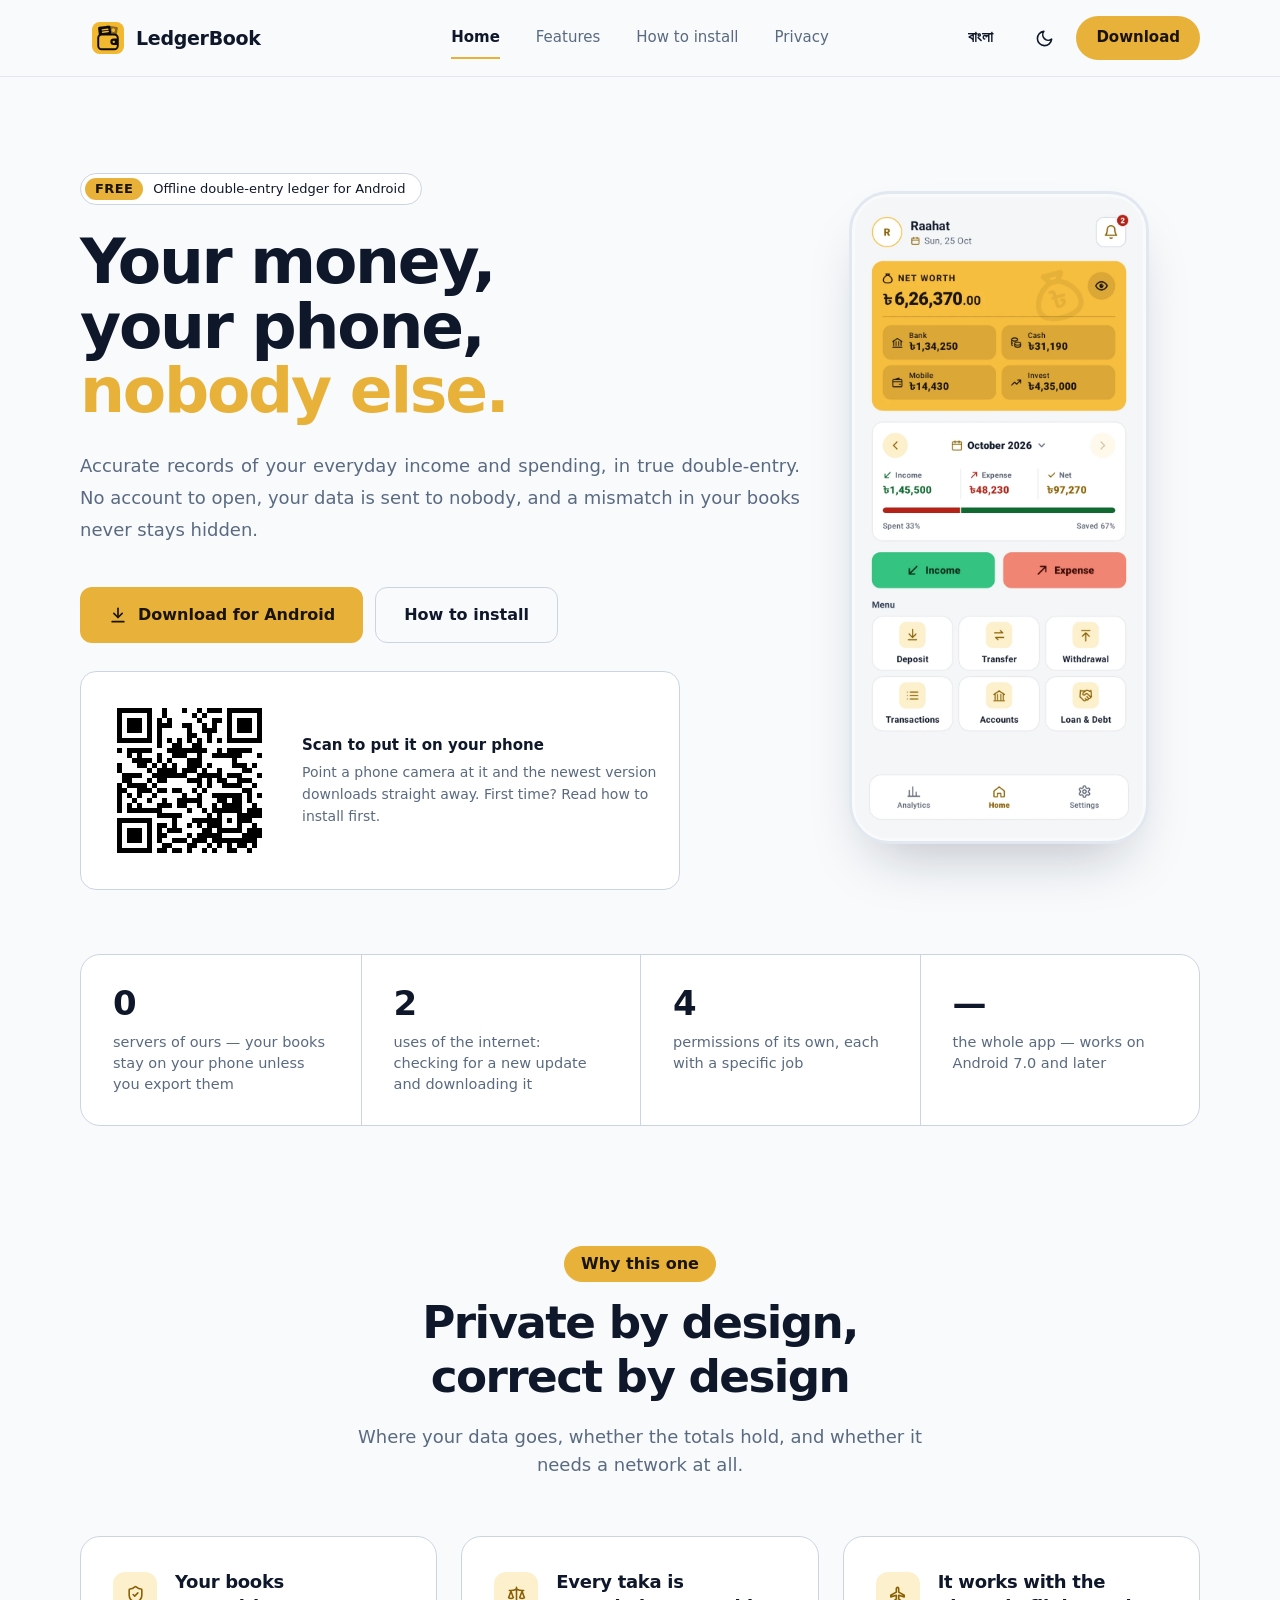
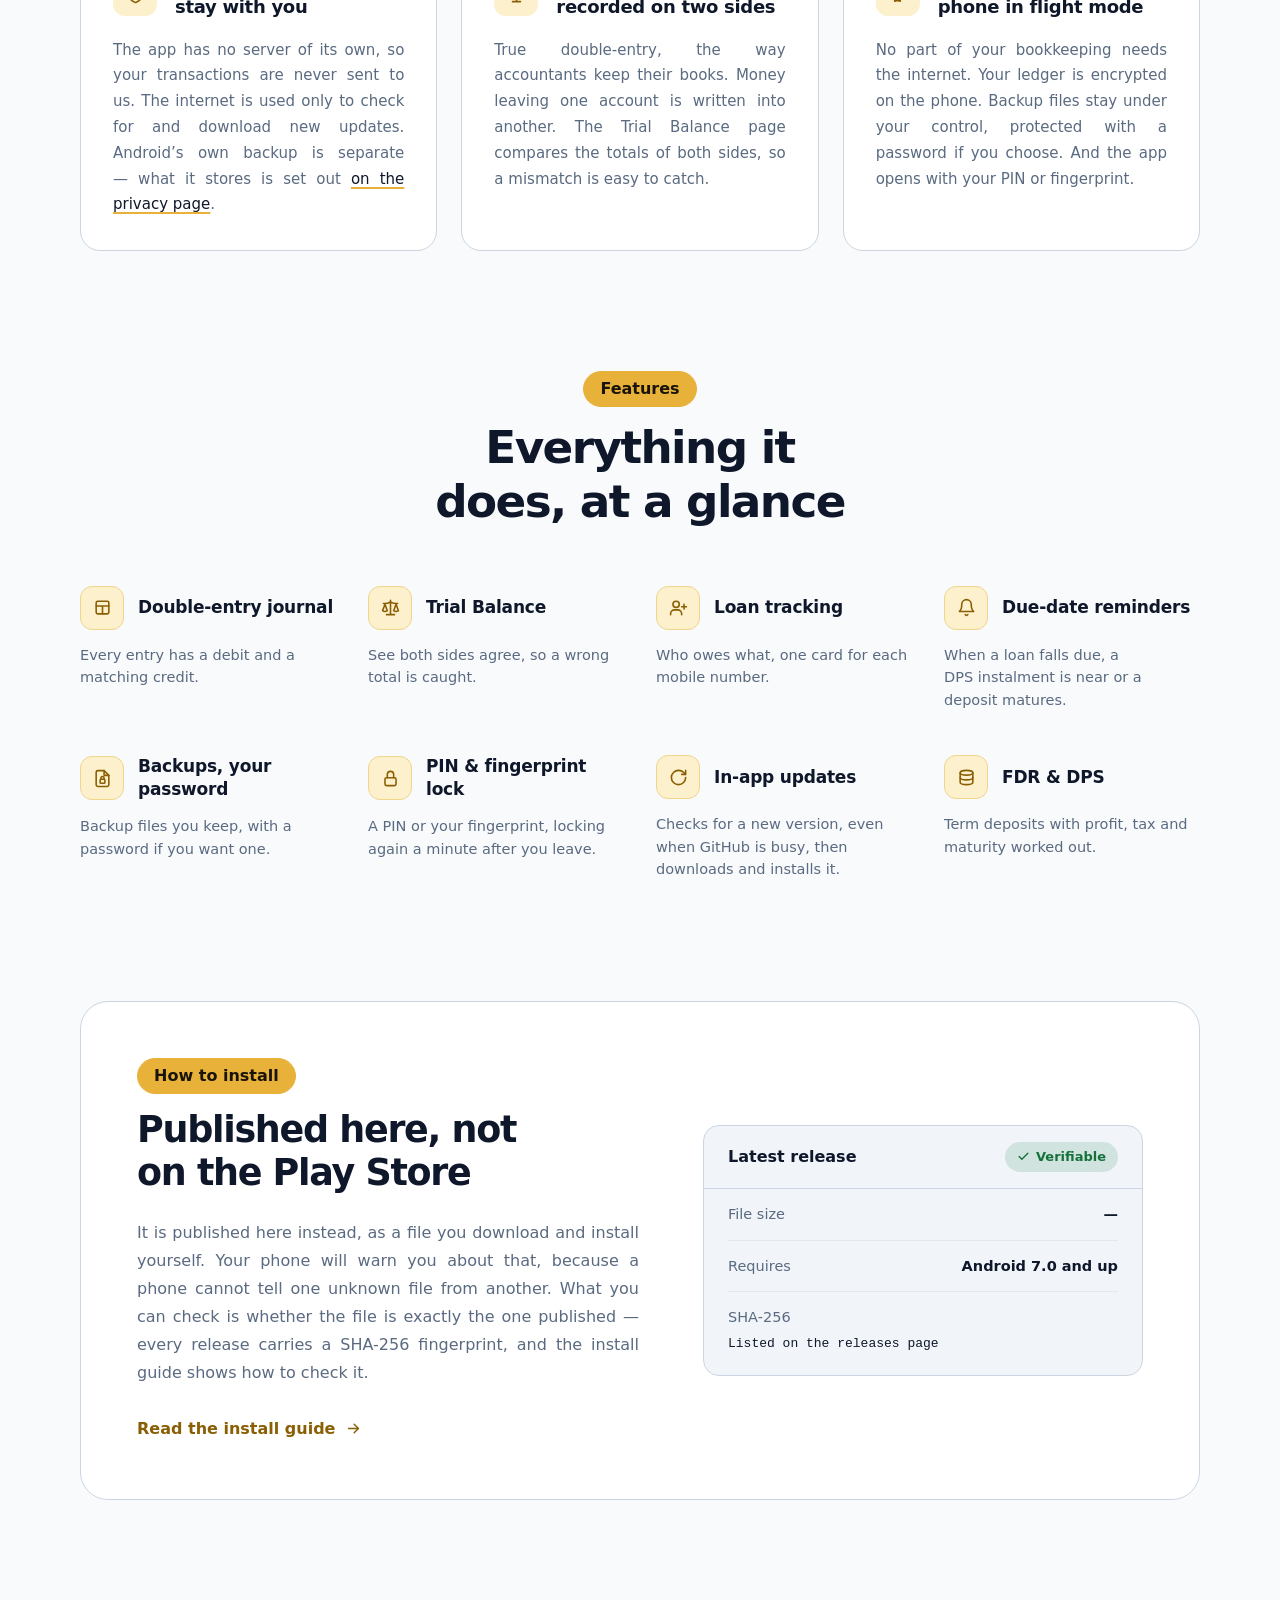
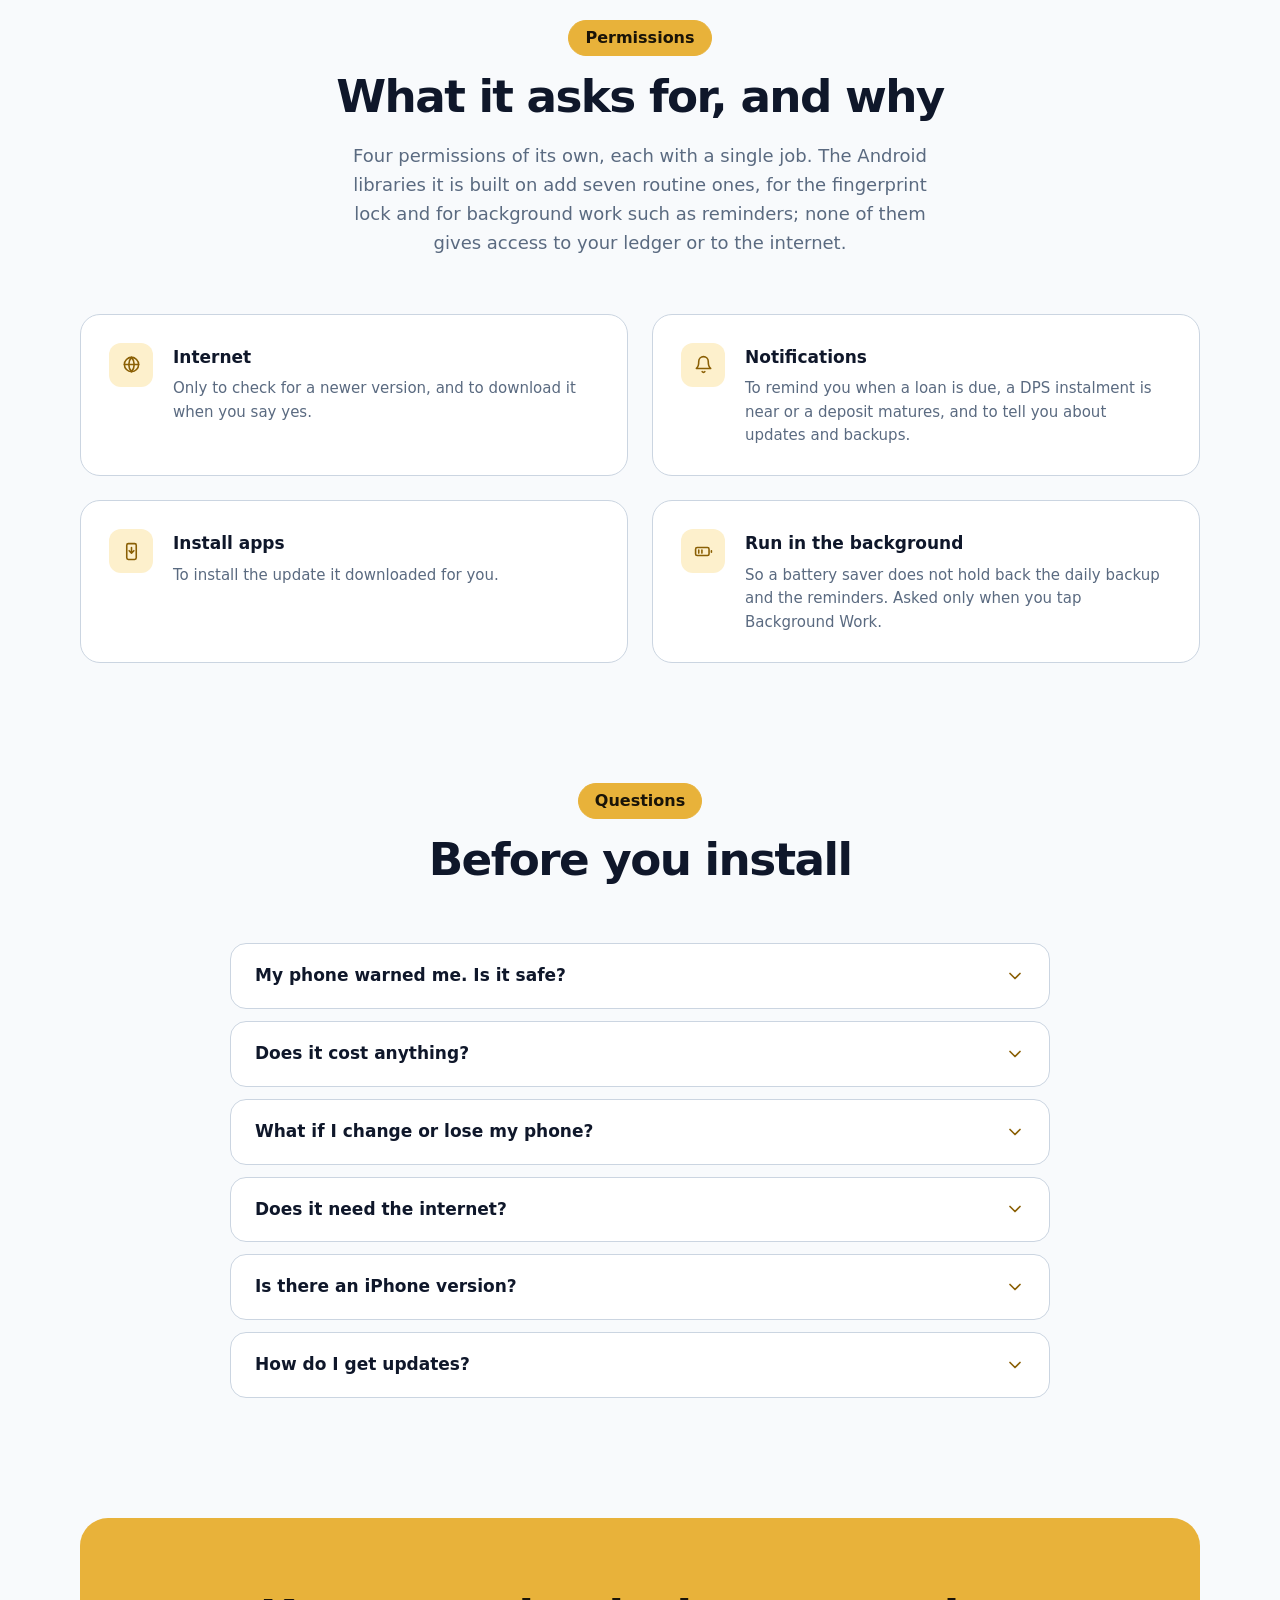
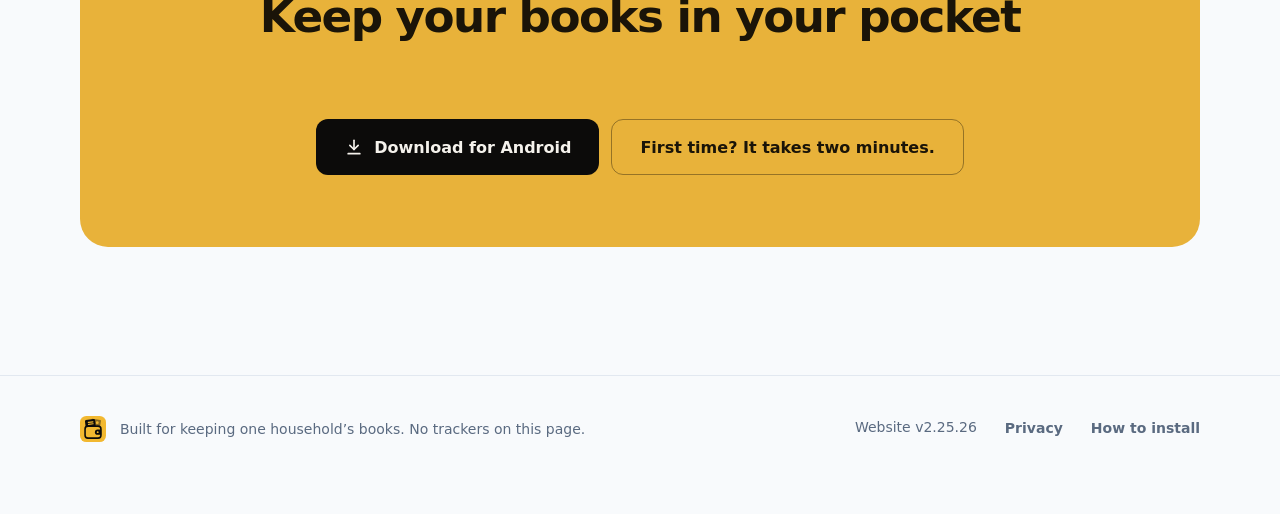
==== index.html @ 374805eb "Website 2.25.26: ক খ গ on the Bangla install guide; the gallery count on one line Steps 3 and 4 lett" ====
<!DOCTYPE html>
<html lang="en">
<head>
<meta charset="utf-8">
<!-- What the page may load, said by the page itself: GitHub Pages sends no headers of its own.
     The hash is the inline script in every head (get.html carries a second, for its own):
     change a byte of it and work its hash out again, or it stops running. -->
<meta http-equiv="Content-Security-Policy" content="default-src 'self'; script-src 'self' 'sha256-YINsEVIltY8kwywLosxWhfq/OS9v4cHQJHI8Og9s/6U='; style-src 'self' https://fonts.googleapis.com; font-src https://fonts.gstatic.com; img-src 'self' data:; connect-src https://api.github.com; base-uri 'none'; form-action 'none'; object-src 'none'">
<meta name="robots" content="noimageindex">
<meta name="viewport" content="width=device-width, initial-scale=1">
<meta name="referrer" content="no-referrer">
<meta name="theme-color" content="#F8FAFC" media="(prefers-color-scheme: light)">
<meta name="theme-color" content="#0C0B0A" media="(prefers-color-scheme: dark)">
<title data-s="docHome">LedgerBook — your money, your phone, nobody else</title>
<meta name="description" data-s-content="descHome" content="A double-entry ledger for everyday money. No account to open, and your ledger stays on your phone unless you export it. Free, for Android.">

<link rel="icon" href="assets/favicon.svg" type="image/svg+xml">
<link rel="icon" href="assets/favicon-32.png" sizes="32x32">
<link rel="apple-touch-icon" href="assets/apple-touch-icon.png">
<link rel="canonical" href="https://ledgerbookapp.github.io/">

<meta property="og:type" content="website">
<meta property="og:site_name" content="LedgerBook">
<meta property="og:title" content="LedgerBook — your money, your phone, nobody else">
<meta property="og:description" content="A double-entry ledger for everyday money. No account to open, and your ledger stays on your phone unless you export it. Free, for Android.">
<meta property="og:url" content="https://ledgerbookapp.github.io/">
<meta property="og:image" content="https://ledgerbookapp.github.io/assets/og-image.png">
<meta property="og:image:width" content="1200">
<meta property="og:image:height" content="630">
<meta property="og:image:alt" content="LedgerBook: your money, your phone, nobody else. Free, for Android.">
<meta name="twitter:card" content="summary_large_image">
<meta name="twitter:title" content="LedgerBook — your money, your phone, nobody else">
<meta name="twitter:description" content="A double-entry ledger for everyday money. No account to open, and your ledger stays on your phone unless you export it. Free, for Android.">



<!-- Bengali needs a font that has it. Without this the page falls back to whatever the
     phone has, which on a good many Android builds renders matras a step out of place. -->
<link rel="preconnect" href="https://fonts.googleapis.com">
<link rel="preconnect" href="https://fonts.gstatic.com" crossorigin>
<link href="https://fonts.googleapis.com/css2?family=Roboto:wght@400;500;600;700;800&family=JetBrains+Mono:wght@400;500&family=Noto+Sans+Bengali:wght@400;600;700&display=swap" rel="stylesheet">

<!-- Before the stylesheet paints, so a reader who chose the theme that is not their
     system's never sees the other one flash first -- nor the English the page is written
     in, for a reader who chose Bangla (lang-wait in site.css). Small enough to stay inline; a
     separate file would be a round trip in front of the first paint. -->
<script>var d=document.documentElement;function lbShow(){if(!window.LB_READY)d.lang='en';d.classList.remove('lang-wait')}d.classList.add('js');addEventListener('load',function(){if(!window.LB_READY)d.classList.remove('js');lbShow()});try{var t=localStorage.getItem('lb.theme');if(t==='dark'||t==='light')d.dataset.theme=t}catch(e){}var l=null;try{l=localStorage.getItem('lb.lang')}catch(e){}if(l==='bn'){d.lang='bn';d.classList.add('lang-wait');setTimeout(lbShow,3000)}</script>

<link rel="stylesheet" href="assets/site.css">

<!-- For search engines: what the app is, in their vocabulary. No version and no size --
     the page names none (site.js fills them from the release), and a number written here
     would be the one place it went stale. -->
<script type="application/ld+json">
{
  "@context": "https://schema.org",
  "@type": "SoftwareApplication",
  "name": "LedgerBook",
  "description": "A double-entry ledger for everyday money. No account to open, and your ledger stays on your phone unless you export it. Free, for Android.",
  "applicationCategory": "FinanceApplication",
  "operatingSystem": "Android 7.0 or later",
  "inLanguage": ["en", "bn"],
  "isAccessibleForFree": true,
  "offers": { "@type": "Offer", "price": "0", "priceCurrency": "BDT" },
  "url": "https://ledgerbookapp.github.io/",
  "downloadUrl": "https://github.com/rayhan27bd/ledgerbook-releases/releases/latest",
  "image": "https://ledgerbookapp.github.io/assets/og-image.png"
}
</script>
</head>
<body>
<a class="skip" href="#main" data-s="skipLink">Skip to the content</a>

<header>
  <div class="wrap bar">
    <a class="brand" href="./">
      <picture><source media="(min-resolution: 2dppx)" srcset="assets/logo.svg"><img class="brand-tile" src="assets/favicon.svg" width="32" height="32" alt=""></picture>
      <b data-s="appName">LedgerBook</b>
    </a>
    <nav id="nav">
      <a href="./" aria-current="page" data-s="navHome">Home</a>
      <a href="features.html" data-s="navFeatures">Features</a>
      <a href="install.html" data-s="navInstall">How to install</a>
      <a href="privacy.html" data-s="navPrivacy">Privacy</a>
    </nav>
    <div class="switches">
      <button id="lang" type="button">বাংলা</button>
      <button id="theme" type="button" aria-label="Switch theme">
        <svg class="i-sun" viewBox="0 0 24 24" fill="none" stroke="currentColor" stroke-width="2"
             stroke-linecap="round" aria-hidden="true">
          <circle cx="12" cy="12" r="4"/>
          <path d="M12 2v2M12 20v2M4.9 4.9l1.4 1.4M17.7 17.7l1.4 1.4M2 12h2M20 12h2M4.9 19.1l1.4-1.4M17.7 6.3l1.4-1.4"/>
        </svg>
        <svg class="i-moon" viewBox="0 0 24 24" fill="none" stroke="currentColor" stroke-width="2"
             stroke-linecap="round" stroke-linejoin="round" aria-hidden="true">
          <path d="M21 12.8A9 9 0 1 1 11.2 3a7 7 0 0 0 9.8 9.8z"/>
        </svg>
      </button>
      <a class="btn btn-pill" data-dl href="https://github.com/rayhan27bd/ledgerbook-releases/releases/latest/download/LedgerBook.apk"
         data-s="navDownload">Download</a>
      <button id="menu" type="button" aria-expanded="false" aria-controls="nav" aria-label="Open the menu">
        <svg viewBox="0 0 24 24" fill="none" stroke="currentColor" stroke-width="2"
             stroke-linecap="round" aria-hidden="true">
          <path class="m-top" d="M4 8h16"/><path class="m-bot" d="M4 16h16"/>
        </svg>
      </button>
    </div>
  </div>
</header>

<main id="main" tabindex="-1" class="home">

  <!-- -- hero ------------------------------------------------------------------ -->
  <section class="wrap hero hero-home">
    <div class="hero-copy">
      <p class="pill">
        <span class="pill-tag" data-s="heroBadge">Free</span>
        <span class="only-wide" data-s="heroPill">Offline double-entry ledger for Android</span>
        <span class="only-narrow" data-s="heroPillShort">Offline ledger for Android</span>
      </p>
      <h1><span data-s="taglineLead">Your money, your phone,</span>
        <em data-s="taglineAccent">nobody else.</em></h1>
      <p class="lead" data-s="heroLead">Accurate records of your everyday income and spending, in true double-entry. No account to open, your data is sent to nobody, and a mismatch in your books never stays hidden.</p>

      <div class="cta">
        <!-- Starts as the newest release's LedgerBook.apk and is narrowed to that release's own
             file once the API answers, so it is never a dead button. -->
        <a class="btn btn-lg" id="dl" href="https://github.com/rayhan27bd/ledgerbook-releases/releases/latest/download/LedgerBook.apk">
          <svg class="ico" viewBox="0 0 24 24" aria-hidden="true"><path d="M12 4v11"/><path d="m7 10 5 5 5-5"/><path d="M5 20h14"/></svg>
          <span data-dl-label>Download for Android</span>
        </a>
        <a class="btn btn-lg btn-quiet" href="install.html" data-s="navInstall">How to install</a>
      </div>
      <!-- The version under the buttons, at every width. -->
      <p class="meta hero-meta" data-rel="line"></p>

      <!-- Hidden on a narrow screen, where the reader is already holding the phone the
           code would send them to; there it folds behind a button below, for a friend. -->
      <aside class="qr">
        <img src="assets/qr.svg" data-s-alt="qrAlt" alt="QR code that downloads the newest LedgerBook" width="185" height="185">
        <div>
          <b data-s="qrHead">Scan to put it on your phone</b>
          <p data-s="qrBody">Point a phone camera at it and the newest version downloads straight away. First time? Read how to install first.</p>
        </div>
      </aside>

      <!-- The phone's own version: folded, because the reader holding this phone cannot
           scan its screen with itself -- but can hold it up for a friend's camera. -->
      <details class="qr-share">
        <summary>
          <svg class="ico" viewBox="0 0 24 24" aria-hidden="true"><rect x="3" y="3" width="7" height="7" rx="1"/><rect x="14" y="3" width="7" height="7" rx="1"/><rect x="3" y="14" width="7" height="7" rx="1"/><path d="M14 14h3v3h-3zM20 14v.01M14 20h.01M17 20h4v-3"/></svg>
          <span data-s="qrShare">Install it on another phone</span>
          <svg class="ico chev" viewBox="0 0 24 24" aria-hidden="true"><path d="m6 9 6 6 6-6"/></svg>
        </summary>
        <img src="assets/qr.svg" data-s-alt="qrAlt" alt="QR code that downloads the newest LedgerBook" width="220" height="220">
        <p data-s="qrShareBody">Hold this screen up to the other phone’s camera. The newest version downloads there straight away.</p>
      </details>
    </div>

    <!-- The app's own first screen, the same picture as the features page's first, so a
         reader sees the real thing before reading a word about it. It follows the theme
         and the language like the rest of the page. Shown at page size only, not enlarged.
         Lazy so the theme that is hidden never downloads (a hidden lazy picture is not
         fetched); high priority so the one showing still comes first once it is laid out. -->
    <div class="frame frame-lg still hero-shot">
      <img class="s-light" src="assets/screens/app-home-light.webp" data-bn="assets/screens/app-home-light-bn.webp" width="780" height="1736" loading="lazy" fetchpriority="high" data-s-alt="shotHome" alt="The first screen">
      <img class="s-dark"  src="assets/screens/app-home-dark.webp" data-bn="assets/screens/app-home-dark-bn.webp"  width="780" height="1736" loading="lazy" fetchpriority="high" data-s-alt="shotHome" alt="The first screen">
    </div>
  </section>

  <!-- -- four numbers ---------------------------------------------------------- -->
  <section class="wrap stats-wrap">
    <dl class="stats">
      <div><dt class="num-big">0</dt><dd data-s="stat1">servers of ours — your books stay on your phone unless you export them</dd></div>
      <div><dt class="num-big">2</dt><dd data-s="stat2">uses of the internet: checking for a new update and downloading it</dd></div>
      <div><dt class="num-big">4</dt><dd data-s="stat3">permissions of its own, each with a specific job</dd></div>
      <!-- The size is overwritten from the release once the API answers; the figure
           written here is only what shows if it never does. -->
      <div><dt class="num-big" data-rel="size">—</dt>
        <dd><span class="only-wide" data-s="stat4">the whole app — works on Android 7.0 and later</span><span
            class="only-narrow" data-s="stat4Short">the whole app</span></dd></div>
    </dl>
  </section>

  <!-- -- why -------------------------------------------------------------------- -->
  <section class="wrap block">
    <div class="sec-head">
      <p class="eyebrow" data-s="whyTitle">Why this one</p>
      <h2 data-s="whyH2">Private by design, correct by design</h2>
      <p data-s="whySub">Where your data goes, whether the totals hold, and whether it needs a network at all.</p>
    </div>
    <div class="why">
      <article class="card why-card">
        <span class="tile tile-lg"><svg class="ico" viewBox="0 0 24 24" aria-hidden="true"><path d="M20 13c0 5-3.5 7.5-7.7 9a1 1 0 0 1-.6 0C7.5 20.5 4 18 4 13V6a1 1 0 0 1 1-1c2 0 4.5-1.2 6.2-2.7a1.2 1.2 0 0 1 1.6 0C14.5 3.8 17 5 19 5a1 1 0 0 1 1 1z"/><path d="m9 12 2 2 4-4"/></svg></span>
        <h3 data-s="why1Head">Your books stay with you</h3>
        <p><span data-s="why1Body">The app has no server of its own, so your transactions are never sent to us. The internet is used only to check for and download new updates. Android’s own backup is separate — what it stores is set out </span><a href="privacy.html" data-s="why1Link">on the privacy page</a><span data-s="why1End">.</span></p>
      </article>
      <article class="card why-card">
        <span class="tile tile-lg"><svg class="ico" viewBox="0 0 24 24" aria-hidden="true"><path d="M12 3v18M7 21h10M3 7h2c2 0 5-1 7-2 2 1 5 2 7 2h2"/><path d="m16 16 3-8 3 8c-.9.7-1.9 1-3 1s-2.1-.3-3-1z"/><path d="m2 16 3-8 3 8c-.9.7-1.9 1-3 1s-2.1-.3-3-1z"/></svg></span>
        <h3 data-s="why2Head">Every taka is recorded on two sides</h3>
        <p data-s="why2Body">True double-entry, the way accountants keep their books. Money leaving one account is written into another. The Trial Balance page compares the totals of both sides, so a mismatch is easy to catch.</p>
      </article>
      <article class="card why-card">
        <span class="tile tile-lg"><svg class="ico" viewBox="0 0 24 24" aria-hidden="true"><path d="M12 3c.8 0 1.5.7 1.5 1.5V9l7 4v2l-7-2v4.5l2 1.5v1.5l-3.5-1-3.5 1V19l2-1.5V13l-7 2v-2l7-4V4.5C10.5 3.7 11.2 3 12 3z"/></svg></span>
        <h3 data-s="why3Head">It works with the phone in flight mode</h3>
        <p data-s="why3Body">No part of your bookkeeping needs the internet. Your ledger is encrypted on the phone. Backup files stay under your control, protected with a password if you choose. And the app opens with your PIN or fingerprint.</p>
      </article>
    </div>
  </section>

  <!-- -- at a glance ------------------------------------------------------------ -->
  <section class="wrap block">
    <div class="sec-head">
      <p class="eyebrow" data-s="navFeatures">Features</p>
      <h2 data-s="featH2">Everything it does, at a glance</h2>
    </div>
    <ul class="glance">
      <li><span class="tile tile-line"><svg class="ico" viewBox="0 0 24 24" aria-hidden="true"><rect x="4" y="4" width="16" height="16" rx="2"/><path d="M4 10h16M12 10v10"/></svg></span>
        <h3 data-s="g1Head">Double-entry journal</h3>
        <p><span class="only-wide" data-s="g1Body">Every entry has a debit and a matching credit.</span><span class="only-narrow" data-s="g1Short">A debit and a matching credit, every time.</span></p></li>
      <li><span class="tile tile-line"><svg class="ico" viewBox="0 0 24 24" aria-hidden="true"><path d="M12 3v18M7 21h10M3 7h2c2 0 5-1 7-2 2 1 5 2 7 2h2"/><path d="m16 16 3-8 3 8c-.9.7-1.9 1-3 1s-2.1-.3-3-1z"/><path d="m2 16 3-8 3 8c-.9.7-1.9 1-3 1s-2.1-.3-3-1z"/></svg></span>
        <h3 data-s="g2Head">Trial Balance</h3>
        <p><span class="only-wide" data-s="g2Body">See both sides agree, so a wrong total is caught.</span><span class="only-narrow" data-s="g2Short">Both sides agree, or you see it.</span></p></li>
      <li><span class="tile tile-line"><svg class="ico" viewBox="0 0 24 24" aria-hidden="true"><circle cx="9" cy="8" r="4"/><path d="M16 21v-1a5 5 0 0 0-5-5H7a5 5 0 0 0-5 5v1"/><path d="M19 8v6M22 11h-6"/></svg></span>
        <h3 data-s="g3Head">Loan tracking</h3>
        <p><span class="only-wide" data-s="g3Body">Who owes what, one card for each mobile number.</span><span class="only-narrow" data-s="g3Short">Who owes what, by mobile number.</span></p></li>
      <li><span class="tile tile-line"><svg class="ico" viewBox="0 0 24 24" aria-hidden="true"><path d="M6 8a6 6 0 0 1 12 0c0 7 3 9 3 9H3s3-2 3-9"/><path d="M10.3 21a2 2 0 0 0 3.4 0"/></svg></span>
        <h3 data-s="g4Head">Due-date reminders</h3>
        <p data-s="g4Body">When a loan falls due, a DPS instalment is near or a deposit matures.</p></li>
      <li><span class="tile tile-line"><svg class="ico" viewBox="0 0 24 24" aria-hidden="true"><path d="M14 2H6a2 2 0 0 0-2 2v16a2 2 0 0 0 2 2h12a2 2 0 0 0 2-2V8z"/><path d="M14 2v6h6"/><rect x="9" y="13" width="6" height="5" rx="1"/><path d="M10 13v-1.5a2 2 0 0 1 4 0V13"/></svg></span>
        <h3 data-s="g5Head">Backups, your password</h3>
        <p><span class="only-wide" data-s="g5Body">Backup files you keep, with a password if you want one.</span><span class="only-narrow" data-s="g5Short">Your files, your password.</span></p></li>
      <li><span class="tile tile-line"><svg class="ico" viewBox="0 0 24 24" aria-hidden="true"><rect x="5" y="11" width="14" height="10" rx="2"/><path d="M8 11V7a4 4 0 0 1 8 0v4"/></svg></span>
        <h3><span class="only-wide" data-s="g6Head">PIN &amp; fingerprint lock</span><span class="only-narrow" data-s="g6HeadShort">PIN &amp; fingerprint</span></h3>
        <p><span class="only-wide" data-s="g6Body">A PIN or your fingerprint, locking again a minute after you leave.</span><span class="only-narrow" data-s="g6Short">Locks again when you leave.</span></p></li>
      <li><span class="tile tile-line"><svg class="ico" viewBox="0 0 24 24" aria-hidden="true"><path d="M21 12a9 9 0 1 1-9-9c2.5 0 4.9 1 6.7 2.7L21 8"/><path d="M21 3v5h-5"/></svg></span>
        <h3 data-s="g7Head">In-app updates</h3>
        <p><span class="only-wide" data-s="g7Body">Checks for a new version, even when GitHub is busy, then downloads and installs it.</span><span class="only-narrow" data-s="g7Short">Checks, downloads, installs.</span></p></li>
      <li><span class="tile tile-line"><svg class="ico" viewBox="0 0 24 24" aria-hidden="true"><ellipse cx="12" cy="6" rx="8" ry="3"/><path d="M4 6v6c0 1.7 3.6 3 8 3s8-1.3 8-3V6"/><path d="M4 12v6c0 1.7 3.6 3 8 3s8-1.3 8-3v-6"/></svg></span>
        <h3 data-s="g8Head">FDR &amp; DPS</h3>
        <p><span class="only-wide" data-s="g8Body">Term deposits with profit, tax and maturity worked out.</span><span class="only-narrow" data-s="g8Short">Profit, tax and maturity.</span></p></li>
    </ul>
  </section>

  <!-- -- why not the Play Store ------------------------------------------------- -->
  <section class="wrap block">
    <div class="trust">
      <div class="trust-copy">
        <p class="eyebrow" data-s="navInstall">How to install</p>
        <h2 data-s="trustTitle">Published here, not on the Play Store</h2>
        <p data-s="trustBody">It is published here instead, as a file you download and install yourself. Your phone will warn you about that, because a phone cannot tell one unknown file from another. What you can check is whether the file is exactly the one published — every release carries a SHA-256 fingerprint, and the install guide shows how to check it.</p>
        <a class="arrow-link trust-link-wide" href="install.html"><span data-s="installLink">Read the install guide</span>
          <svg class="ico" viewBox="0 0 24 24" aria-hidden="true"><path d="M5 12h14M13 6l6 6-6 6"/></svg></a>
      </div>
      <div class="release">
        <div class="release-head">
          <b data-rel="title">Latest release</b>
          <span class="badge-ok"><svg class="ico" viewBox="0 0 24 24" aria-hidden="true"><path d="M20 6 9 17l-5-5"/></svg><span data-s="relVerifiable">Verifiable</span></span>
        </div>
        <dl class="release-rows">
          <div><dt data-s="relSize">File size</dt><dd data-rel="size">—</dd></div>
          <div><dt data-s="relRequires">Requires</dt><dd data-s="relAndroid">Android 7.0 and up</dd></div>
          <div class="release-hash"><dt>SHA-256</dt><dd><code data-rel="sha"></code></dd></div>
        </dl>
        <!-- The release's own lines, filled from the body the lookup already reads; hidden
             until there are some, so a page with no answer shows no empty heading. -->
        <div class="release-notes" data-rel="notesBox" hidden>
          <b data-s="relNotes">What’s new</b>
          <ul data-rel="notes"></ul>
          <p class="release-notes-lang" data-s="relNotesLang">The notes are written in English.</p>
        </div>
      </div>
      <!-- The same link again, placed after the card, for the narrow layout where the
           card falls under the paragraph and the link belongs at the very end. -->
      <a class="arrow-link trust-link-narrow" href="install.html"><span data-s="installLink">Read the install guide</span>
        <svg class="ico" viewBox="0 0 24 24" aria-hidden="true"><path d="M5 12h14M13 6l6 6-6 6"/></svg></a>
    </div>
  </section>

  <!-- -- permissions ------------------------------------------------------------ -->
  <section class="wrap block">
    <div class="sec-head">
      <p class="eyebrow" data-s="permEyebrow">Permissions</p>
      <h2 data-s="permTitle">What it asks for, and why</h2>
      <p data-s="permSub">Four permissions of its own, each with a single job. The Android libraries it is built on add seven routine ones, for the fingerprint lock and for background work such as reminders; none of them gives access to your ledger or to the internet.</p>
    </div>
    <ul class="perms">
      <li class="card"><span class="tile"><svg class="ico" viewBox="0 0 24 24" aria-hidden="true"><circle cx="12" cy="12" r="9"/><path d="M12 3a13.5 13.5 0 0 0 0 18 13.5 13.5 0 0 0 0-18M3 12h18"/></svg></span>
        <div><h3 data-s="permInternet">Internet</h3><p data-s="permInternetW">Only to check for a newer version, and to download it when you say yes.</p></div></li>
      <li class="card"><span class="tile"><svg class="ico" viewBox="0 0 24 24" aria-hidden="true"><path d="M6 8a6 6 0 0 1 12 0c0 7 3 9 3 9H3s3-2 3-9"/><path d="M10.3 21a2 2 0 0 0 3.4 0"/></svg></span>
        <div><h3 data-s="permNotify">Notifications</h3><p data-s="permNotifyW">To remind you when a loan is due, a DPS instalment is near or a deposit matures, and to tell you about updates and backups.</p></div></li>
      <li class="card"><span class="tile"><svg class="ico" viewBox="0 0 24 24" aria-hidden="true"><rect x="6" y="2" width="12" height="20" rx="2"/><path d="M12 7v7M9 11l3 3 3-3"/></svg></span>
        <div><h3 data-s="permInstall">Install apps</h3><p data-s="permInstallW">To install the update it downloaded for you.</p></div></li>
      <li class="card"><span class="tile"><svg class="ico" viewBox="0 0 24 24" aria-hidden="true"><rect x="2" y="7" width="17" height="10" rx="2"/><path d="M22 11v2M6 10v4M10 10v4"/></svg></span>
        <div><h3 data-s="permBattery">Run in the background</h3><p data-s="permBatteryW">So a battery saver does not hold back the daily backup and the reminders. Asked only when you tap Background Work.</p></div></li>
    </ul>
  </section>

  <!-- -- questions ---------------------------------------------------------------- -->
  <section class="wrap block">
    <div class="sec-head">
      <p class="eyebrow" data-s="faqEyebrow">Questions</p>
      <h2 data-s="faqTitle">Before you install</h2>
    </div>
    <div class="faq">
      <details>
        <summary><span data-s="faqQ1">My phone warned me. Is it safe?</span><svg class="ico" viewBox="0 0 24 24" aria-hidden="true"><path d="m6 9 6 6 6-6"/></svg></summary>
        <p data-s="faqA1">Android shows that warning for every app that does not come from the Play Store, because it cannot tell one unknown file from another. Play Protect then scans this one and says it looks safe. To be sure the file is exactly the one published, the install guide shows how to check its SHA-256 fingerprint.</p>
      </details>
      <details>
        <summary><span data-s="faqQ2">Does it cost anything?</span><svg class="ico" viewBox="0 0 24 24" aria-hidden="true"><path d="m6 9 6 6 6-6"/></svg></summary>
        <p data-s="faqA2">No. It is free, with no ads and no account to open.</p>
      </details>
      <details>
        <summary><span data-s="faqQ3">What if I change or lose my phone?</span><svg class="ico" viewBox="0 0 24 24" aria-hidden="true"><path d="m6 9 6 6 6-6"/></svg></summary>
        <p data-s="faqA3">Your ledger is encrypted on this phone, so it does not move to a new one by itself. Before changing phones, create a backup file from the app’s Backup page, protected with a password if you like. On the new phone, install the app and set a PIN, then restore that backup file from the Backup page. So that a lost phone does not mean lost books, keep a copy of the backup off the phone too, such as on Google Drive.</p>
      </details>
      <details>
        <summary><span data-s="faqQ4">Does it need the internet?</span><svg class="ico" viewBox="0 0 24 24" aria-hidden="true"><path d="m6 9 6 6 6-6"/></svg></summary>
        <p data-s="faqA4">No. Everything works offline. It goes online only to check for a newer version, and to download it when you say yes.</p>
      </details>
      <details>
        <summary><span data-s="faqQ5">Is there an iPhone version?</span><svg class="ico" viewBox="0 0 24 24" aria-hidden="true"><path d="m6 9 6 6 6-6"/></svg></summary>
        <p data-s="faqA5">No. It is for Android only, version 7.0 and up.</p>
      </details>
      <details>
        <summary><span data-s="faqQ6">How do I get updates?</span><svg class="ico" viewBox="0 0 24 24" aria-hidden="true"><path d="m6 9 6 6 6-6"/></svg></summary>
        <p data-s="faqA6">The app tells you when a new version is out, downloads it when you say yes, and installs it. You do not need to come back to this page.</p>
      </details>
    </div>
  </section>

  <!-- -- the band ---------------------------------------------------------------- -->
  <section class="wrap block">
    <div class="band">
      <h2 data-s="ctaTitle">Keep your books in your pocket</h2>
      <p class="band-meta"><span class="only-wide" data-rel="line"></span><span class="only-narrow" data-rel="lineShort"></span></p>
      <div class="band-cta">
        <a class="btn btn-lg btn-dark" data-dl href="https://github.com/rayhan27bd/ledgerbook-releases/releases/latest/download/LedgerBook.apk">
          <svg class="ico" viewBox="0 0 24 24" aria-hidden="true"><path d="M12 4v11"/><path d="m7 10 5 5 5-5"/><path d="M5 20h14"/></svg>
          <span data-dl-label>Download for Android</span>
        </a>
        <a class="btn btn-lg btn-ghost" href="install.html" data-s="ctaFirst">First time? It takes two minutes.</a>
      </div>
    </div>
  </section>

</main>

<footer>
  <div class="wrap foot">
    <div class="foot-note">
      <img class="brand-tile brand-tile-sm" src="assets/favicon.svg" width="26" height="26" alt="">
      <b class="foot-name" data-s="appName">LedgerBook</b>
      <p data-s="footerNote">Built for keeping one household’s books. No trackers on this page.</p>
    </div>
    <p class="foot-links">
      <span class="foot-ver" data-site-version>Website v2.25.26</span>
      <a href="privacy.html" data-s="navPrivacy">Privacy</a>
      <a href="install.html" data-s="navInstall">How to install</a>
    </p>
  </div>
</footer>

<script src="assets/strings.js"></script>
<script src="assets/site.js"></script>
</body>
</html>
---- assets/site.css ----
/*
 * The site's colours are the app's colours, named the same way.
 *
 * Taken from Color.kt rather than picked to look similar: a visitor who downloads the app
 * should find the thing they were just looking at. Both themes are here because the app
 * has both, and a reader who keeps their phone on light should not be handed a black page
 * and then a white app.
 *
 * Two accent tokens, not one, and this is the part worth reading before changing:
 *
 *   --accent      what you FILL with -- button backgrounds, the logo, a rule.
 *   --accent-ink  what you WRITE with -- links, a figure, anything that is text.
 *
 * The gold is the app's brand #E8B23A in both themes, as the app has drawn it since
 * 2026-10-16 (it retired the amber #F59E0B that the light theme used to fill with). On the
 * dark theme fill and ink are the same value, because #E8B23A carries 9.53 on a card and
 * the dark #1A1408 written on it carries 9.46, so one tone does both jobs. On light paper
 * it cannot: the fill measures 1.85 against the page (1.93 on a white card), so a link in it fails a reader
 * outright while the same colour behind dark text is perfectly sound. The app hit this
 * exact wall and answered it with a separate ink -- #8A5F04, 5.40 on the page -- and the
 * two live two lines apart there with a long comment saying which is which, because
 * twice a commit about the fill took the ink along with it.
 *
 * So: never fill with --accent-ink (on light it is the page's ink, below), and writing in
 * --accent is unreadable. They are not two shades of a preference.
 *
 * Since 2026-11-19 (site 2.25.19) a gold word on light is the page's ink with the gold
 * under it: links keep a gold underline (--link-line) and a word under the pointer gains
 * one (--hover-line) -- the owner's choice from three designs, after the gold written on
 * white measured 1.93. On dark the gold is still the word itself, and those two lines keep
 * what dark had: the link's own underline, and no line on hover. Icons are not words, and
 * keep the deeper ink on light through --accent-icon (#8A5F04).
 */
:root {
  /* Light — PaperBackground, PaperSurface, PaperOutline, InkText, InkTextMuted. */
  --page: #F8FAFC;
  --card: #FFFFFF;
  --edge: #CBD5E1;
  --accent: #E8B23A;
  --accent-ink: var(--ink);
  --accent-icon: #8A5F04;
  /* The keyboard's focus ring (site 2.25.21): the gold measured 1.85 on the light page, under
     the 3 a ring needs, so it takes the icons' deeper gold there (5.40) and the gold on dark. */
  --focus: var(--accent-icon);
  --link-line: #E8B23A;
  --link-thick: 2px;
  --hover-line: #E8B23A;
  /* The install page's warnings: filled with the gold on light, where gold words on the pale
     chip measured 1.7 (the owner's choice, 2026-11-19, site 2.25.15); on dark the gold words
     on the tinted chip read at 9 and stay. */
  --warn-bg: #E8B23A;
  --warn-ink: #1A1408;
  --warn-label-bg: #E8B23A;
  /* The install page's SHA-256: read one character at a time against the phone's own, so on
     light it takes the page's ink (gold on its pale panel measured 1.75); gold on dark. */
  --hash-ink: #0F172A;
  --on-accent: #1A1408;
  /* What an icon sits on, as the app draws it (Color.kt, YellowAccent): solid #FDF0CC under the
     #8A5F04 icon, 4.98 between them. These were the gold at 9% over whatever lay beneath, which
     came out nearly white on a card and a muddy grey on the panels of 02 and 03, and the outlined
     tiles had no tint at all. */
  --tile: #FDF0CC;
  --tile-line: #FDF0CC;
  --tile-edge: #F0D58A;
  --chip: #FDF0CC;
  --on-green: #FFFFFF;
  --ink: #0F172A;
  --ink-muted: #5A6A80;
  --green: #14713A;
  --red: #B42318;

  /* The quieter surfaces the home page is drawn with: a hairline softer than --edge, the
     inset panel a phone screen or the release card sits on, the bezel of the phone, and
     the faintest text -- the "RECENT" over a list, the line under an entry's name. */
  --rule: #E2E8F0;
  --panel: #F1F5F9;
  --frame: #E2E8F0;
  --ink-faint: #64748B;
  --shadow: 0 30px 60px -24px rgba(15, 23, 42, .28);

  --gutter: 20px;
  --max: 1120px;
  --radius-card: 20px;
  --radius-field: 12px;

  /* Noto Sans Bengali is loaded at 400, 600 and 700 only, so a heading set at 800 draws its
     Bangla at 700 while its English (Roboto) is 800 -- on purpose: the owner saw the true 800
     beside it (2026-11-19) and kept 700, which also keeps the home headline to two lines.
     Capping the rule at 700 under lang=bn instead would thin the Roboto words on a Bangla
     page too (the LedgerBook in the brand and in "LedgerBook ইনস্টল"). */
  --font: "Roboto", "Noto Sans Bengali", "Hind Siliguri", system-ui, -apple-system,
          "Segoe UI", Roboto, sans-serif;
  --mono: "JetBrains Mono", ui-monospace, SFMono-Regular, Menlo, Consolas, "Noto Sans Bengali",
          monospace;

  color-scheme: light;
}

/* Dark — the owner's drawing of the site, sampled from it: a warm near-black rather than
   the app's cooler NightBackground, a card one step up, and the gold the drawing fills
   its buttons with. Written twice: once for the reader whose system is dark and who has
   not chosen, and once for the reader who pressed the switch. The first is guarded so
   that choosing light on a dark phone actually sticks. */
@media (prefers-color-scheme: dark) {
  :root:not([data-theme="light"]) {
    --page: #0C0B0A;
    --card: #151411;
    --edge: #24221E;
    --rule: #1F1D1A;
    --panel: #0F0E0C;
    --frame: #1B1A17;
    --accent: #E8B23A;
    --accent-ink: #E8B23A;
    --accent-icon: #E8B23A;
    --link-line: currentColor;
    --link-thick: auto;
    --hover-line: transparent;
    --warn-bg: color-mix(in srgb, #E8B23A 12%, transparent);
    --warn-ink: #E8B23A;
    --warn-label-bg: transparent;
    --hash-ink: #E8B23A;
    --on-accent: #1A1408;
    --tile: color-mix(in srgb, #E8B23A 9%, transparent);
    --tile-line: transparent;
    --tile-edge: #24221E;
    --chip: color-mix(in srgb, #E8B23A 12%, transparent);
    --on-green: #0C0B0A;
    --ink: #F5F2EC;
    --ink-muted: #A29C92;
    --ink-faint: #8A847A;
    --green: #8EDC9A;
    --red: #FF8A7A;
    --shadow: 0 40px 80px -24px rgba(0, 0, 0, .7);

    color-scheme: dark;
  }
}

:root[data-theme="dark"] {
  --page: #0C0B0A;
  --card: #151411;
  --edge: #24221E;
  --rule: #1F1D1A;
  --panel: #0F0E0C;
  --frame: #1B1A17;
  --accent: #E8B23A;
  --accent-ink: #E8B23A;
  --accent-icon: #E8B23A;
  --link-line: currentColor;
  --link-thick: auto;
  --hover-line: transparent;
  --warn-bg: color-mix(in srgb, #E8B23A 12%, transparent);
  --warn-ink: #E8B23A;
  --warn-label-bg: transparent;
  --hash-ink: #E8B23A;
  --on-accent: #1A1408;
  --tile: color-mix(in srgb, #E8B23A 9%, transparent);
  --tile-line: transparent;
  --tile-edge: #24221E;
  --chip: color-mix(in srgb, #E8B23A 12%, transparent);
  --on-green: #0C0B0A;
  --ink: #F5F2EC;
  --ink-muted: #A29C92;
  --ink-faint: #8A847A;
  --green: #8EDC9A;
  --red: #FF8A7A;
  --shadow: 0 40px 80px -24px rgba(0, 0, 0, .7);

  color-scheme: dark;
}

@media (min-width: 720px) { :root { --gutter: 32px; } }

* { box-sizing: border-box; }

html { -webkit-text-size-adjust: 100%; }

body {
  margin: 0;
  background: var(--page);
  color: var(--ink);
  /* Roboto has no Bengali, so a Bangla page falls through to Noto glyph by glyph --
     which is the point of listing it second rather than switching fonts by language. */
  font-family: var(--font);
  /* Bengali sits low in its line and runs into the line below at the leading Latin
     text is happy with. 1.7 is what stops the descenders of one line touching the
     matras of the next. */
  line-height: 1.7;
  font-size: 17px;
}

/* A heading breaks into lines of even length instead of leaving its last word alone on
   the second ("correct by / design", "at a / glance"); body text only refuses to end
   on a single word. Browsers without either simply wrap as before. */
h1, h2, h3 { text-wrap: balance; }
p, dd, figcaption { text-wrap: pretty; }

.wrap { max-width: calc(var(--max) + 2 * var(--gutter)); margin: 0 auto; padding: 0 var(--gutter); }

/* -- header -------------------------------------------------------------------
 *
 * Three columns, not a row: the name, the links centred on the page rather than on the
 * space left over, and the controls. `body > header` because the home page has headers of
 * its own inside sections, and none of them should stick to the top.
 */
body > header {
  border-bottom: 1px solid var(--rule);
  position: sticky; top: 0; z-index: 10;
  /* The plain colour first: color-mix() arrived in Chrome 111, and a phone stuck on an
     older one drops the whole declaration and scrolls the page under a clear header. */
  background: var(--page);
  background: color-mix(in srgb, var(--page) 90%, transparent);
  backdrop-filter: blur(10px);
}
.bar {
  display: grid; grid-template-columns: 1fr auto 1fr; align-items: center;
  column-gap: 24px; min-height: 76px;
}
.brand { display: flex; align-items: center; gap: 12px; text-decoration: none; color: var(--ink); position: relative; }
/* Links that stand alone get 44px to press without growing (site 2.25.21): the area is a
   transparent layer over the link, so the header, the gold rule under the current page and
   the install link look as they did. Not for links stacked in a list, whose layers would
   overlap -- those are made 44 tall instead (.priv-toc a). */
.brand::before, nav a::before, .arrow-link::before { content: ""; position: absolute; inset: -6px -4px; }
.arrow-link::before { inset: -9px -4px; }
.brand b { font-size: 19px; font-weight: 800; letter-spacing: -.3px; }
/* The mark is a file, with its own gold tile drawn in: logo.svg where there are 40 device
   pixels or more to draw it in -- the header on a 2x screen -- and favicon.svg, the
   simplified cut, where there are fewer: the header on a 1x screen, and the footer. */
.brand-tile { display: block; flex: none; width: 32px; height: 32px; }
/* The header picks its cut by screen density; the <picture> around it takes no box. */
.brand picture { display: contents; }
.brand-tile-sm { width: 26px; height: 26px; }

nav { display: flex; align-items: center; gap: 36px; }
nav a {
  color: var(--ink-muted); text-decoration: none; font-size: 15px; font-weight: 500;
  padding: 6px 0; position: relative;
}
nav a:hover, nav a[aria-current="page"] { color: var(--ink); }

/* The language and theme switches and the download pill, kept together as one item so
   they never wrap apart. */
.switches { display: flex; align-items: center; justify-content: flex-end; gap: 14px; }

/* The language switch is a control; in this header the controls are bare words and
   glyphs, and the pill beside them is the one thing that is filled. */
/* A fixed width, wide enough for the longer of its two faces ("English"), so pressing it
   does not shove the theme switch and the download pill sideways. */
#lang {
  font: inherit; font-size: 15px; font-weight: 600; cursor: pointer;
  color: var(--ink); background: none; border: 0; padding: 6px 0; min-height: 44px;
  width: 64px; text-align: center; flex: none;
}
#lang:hover { color: var(--accent-ink); text-decoration: underline; text-decoration-color: var(--hover-line); text-decoration-thickness: 2px; text-underline-offset: 4px; }

#menu {
  display: none; place-items: center; cursor: pointer;
  width: 44px; height: 44px; padding: 0; margin: -2px -10px -2px -2px;
  color: var(--ink); background: none; border: 0;
}
#menu svg { width: 24px; height: 24px; }
#menu path { transition: transform .2s; transform-origin: 12px 12px; }
.menu-open #menu .m-top { transform: translateY(4px) rotate(45deg); }
.menu-open #menu .m-bot { transform: translateY(-4px) rotate(-45deg); }

/* -- hero --------------------------------------------------------------------- */
.hero { padding: 64px 0 40px; }
.hero h1 {
  font-size: clamp(30px, 6vw, 46px); line-height: 1.25; font-weight: 800;
  margin: 0 0 16px; letter-spacing: -1px;
}
.hero p.lead { color: var(--ink-muted); font-size: clamp(16px, 2.4vw, 19px); margin: 0 0 28px; max-width: 34em; }

.cta { display: flex; flex-wrap: wrap; gap: 12px; align-items: center; }

.qr {
  display: none;
  margin: 28px 0 0; padding: 16px; gap: 20px; align-items: center;
  background: var(--card); border: 1px solid var(--edge);
  border-radius: 16px; max-width: 600px;
}
/* The square is drawn in black on white and has to stay that way to scan, so it keeps
   its own white behind it on the dark theme rather than inheriting the card. */
/* 185px is the code's 37 modules at exactly 5 pixels each: large enough for a phone
   camera to lock on from arm's length, and a whole number of pixels per module so its
   edges stay sharp -- at 96px they were 2.6, and blurred. The quiet zone is inside the
   file, so no padding here would add to it. */
.qr img { background: #fff; border-radius: 10px; flex: none; image-rendering: pixelated; }
.qr b { display: block; margin-bottom: 4px; font-size: 15px; }
.qr p { margin: 0; color: var(--ink-muted); font-size: 14px; line-height: 1.55; }
@media (min-width: 720px) { .qr { display: flex; } }

/* On a phone the code waits behind a button, for showing to somebody else's camera. */
.qr-share {
  margin: 20px 0 0; background: var(--card); border: 1px solid var(--edge); border-radius: 16px;
}
.qr-share summary {
  display: flex; align-items: center; gap: 12px; padding: 14px 18px;
  cursor: pointer; list-style: none; font-size: 15px; font-weight: 600; color: var(--ink);
}
.qr-share summary::-webkit-details-marker { display: none; }
.qr-share summary .ico { flex: none; width: 20px; height: 20px; color: var(--accent-icon); }
.qr-share summary .chev { margin-left: auto; transition: transform .2s; }
.qr-share[open] summary .chev { transform: rotate(180deg); }
.qr-share summary:focus-visible { outline: 2px solid var(--focus); outline-offset: 2px; border-radius: 16px; }
/* White behind the code in both themes: a camera reads dark squares on light. */
.qr-share img {
  display: block; margin: 4px auto 0; width: min(240px, 70%); height: auto;
  background: #fff; padding: 12px; border-radius: 14px; image-rendering: pixelated;
}
.qr-share p { margin: 14px 0 0; padding: 0 18px 18px; text-align: center; color: var(--ink-muted); font-size: 14.5px; line-height: 1.55; }
@media (min-width: 720px) { .qr-share { display: none; } }
.btn {
  display: inline-flex; align-items: center; justify-content: center; gap: 10px;
  background: var(--accent); color: var(--on-accent);
  font-weight: 700; font-size: 16px; text-decoration: none; white-space: nowrap;
  padding: 14px 22px; border-radius: var(--radius-field); border: 0;
}
.btn:hover { filter: brightness(1.06); }
.btn[aria-disabled="true"] { opacity: .6; pointer-events: none; }
.btn-quiet {
  background: transparent; color: var(--ink);
  border: 1px solid var(--edge); font-weight: 700;
}
.btn-quiet:hover { border-color: var(--ink-faint); filter: none; }
.btn-lg { min-height: 56px; padding: 0 28px; }
.btn-pill { min-height: 44px; min-width: 112px; padding: 0 20px; border-radius: 999px; font-size: 15px; }

/* Line icons, drawn at the weight of the text beside them and coloured by whatever holds
   them. One class instead of stroke attributes on thirty separate SVGs. */
.ico {
  width: 20px; height: 20px; flex: none;
  fill: none; stroke: currentColor; stroke-width: 2;
  stroke-linecap: round; stroke-linejoin: round;
}
.meta { color: var(--ink-muted); font-size: 14px; margin: 14px 0 0; }
.meta a { color: var(--accent-ink); text-decoration-color: var(--link-line); text-decoration-thickness: var(--link-thick); }

/* -- cards -------------------------------------------------------------------- */
section { padding: 44px 0; }
h2 { font-size: clamp(22px, 3.4vw, 28px); margin: 0 0 22px; letter-spacing: -.3px; }
.card {
  background: var(--card); border: 1px solid var(--edge);
  border-radius: var(--radius-card); padding: 20px;
}
.card h3 { margin: 0 0 8px; font-size: 17px; }
.card p { margin: 0; color: var(--ink-muted); font-size: 15px; }

/* The fingerprint is a long unbroken string; left to itself it pushes the page wide
   on a phone, which is the one place this is read. */
code.hash {
  display: block; word-break: break-all; font-size: 13px; line-height: 1.6;
  background: var(--page); border: 1px solid var(--edge);
  border-radius: 8px; padding: 12px; color: var(--hash-ink);
  font-family: ui-monospace, SFMono-Regular, Menlo, Consolas, monospace;
}

/* -- footer ------------------------------------------------------------------- */
footer {
  border-top: 1px solid var(--rule); margin-top: 128px;
  padding: 40px 0 72px; color: var(--ink-muted); font-size: 14px;
}
.foot { display: flex; justify-content: space-between; align-items: flex-start; gap: 24px 48px; }
.foot-note { display: flex; align-items: center; flex-wrap: wrap; gap: 12px 14px; }
.foot-note p { margin: 0; }
/* The name is written beside the mark only on a phone, where the footer is the last
   thing on a long scroll and the header is a long way back up. */
.foot-name { display: none; color: var(--ink); font-size: 19px; font-weight: 800; letter-spacing: -.3px; }
.foot-links { display: flex; flex-wrap: wrap; gap: 12px 28px; margin: 0; font-weight: 600; }
.foot-links a { color: var(--ink-muted); text-decoration: none; display: inline-flex; align-items: center; min-height: 44px; margin-block: -10px; }
.foot-links a:hover { color: var(--ink); }
.foot-ver { color: var(--ink-muted); font-weight: 500; }
.foot-ver:empty { display: none; }

@media (max-width: 719px) {
  footer { margin-top: 72px; padding: 32px 0 56px; }
  .foot { flex-direction: column; }
  .foot-name { display: inline; }
  .foot-note p { flex-basis: 100%; font-size: 15px; line-height: 1.6; }
  .foot-links { font-size: 15px; }
}

@media (prefers-reduced-motion: no-preference) {
  .btn, nav a, #lang { transition: background-color .15s, color .15s, border-color .15s; }
}

/* -- theme switch --------------------------------------------------------------
 *
 * One button holding both glyphs, with CSS deciding which is shown, so pressing it never
 * waits on script. It offers the theme you are not in -- a moon while you are reading on
 * white -- for the same reason the language button says বাংলা to an English reader.
 */
#theme {
  display: inline-grid; place-items: center;
  width: 44px; height: 44px; margin: -4px; padding: 0; cursor: pointer;
  color: var(--ink); background: none; border: 0; border-radius: 999px;
}
#theme:hover { color: var(--accent-icon); }
#theme svg { width: 19px; height: 19px; grid-area: 1 / 1; }

/* Light is the default, so the moon shows and the sun is put away. */
#theme .i-sun  { display: none; }
#theme .i-moon { display: block; }

@media (prefers-color-scheme: dark) {
  :root:not([data-theme="light"]) #theme .i-sun  { display: block; }
  :root:not([data-theme="light"]) #theme .i-moon { display: none; }
}
:root[data-theme="dark"] #theme .i-sun  { display: block; }
:root[data-theme="dark"] #theme .i-moon { display: none; }

/* -- header on a narrow screen -------------------------------------------------
 *
 * Below 880px the four links no longer fit between the name and the controls, and
 * wrapping them gave rows that read as a header that broke. So they fold behind one
 * button and open as a panel under the bar; the download pill goes too, since the page
 * the reader is on carries its own download button in the first screenful.
 *
 * Only once site.js has loaded (the `js` class on <html>, which that file sets as it
 * runs, right before it wires the button) -- without it there is no button that works, so
 * the links stay in view as a second row instead.
 */
@media (max-width: 879px) {
  .bar { grid-template-columns: 1fr auto; min-height: 64px; }
  .brand b { font-size: 20px; }
  .bar .brand-tile { width: 30px; height: 30px; }
  .btn-pill { display: none; }
  .switches { gap: 10px; }

  nav { grid-column: 1 / -1; flex-wrap: wrap; gap: 4px 20px; padding-bottom: 12px; }

  .js #menu { display: inline-grid; }
  .js nav {
    display: none;
    position: absolute; left: 0; right: 0; top: 100%;
    flex-direction: column; align-items: stretch; gap: 0;
    padding: 8px var(--gutter) 20px;
    background: var(--page); border-bottom: 1px solid var(--rule);
  }
  .js .menu-open nav { display: flex; }
  .js nav a { font-size: 17px; padding: 14px 0; border-bottom: 1px solid var(--rule); }
  .js nav a::before { content: none; }
  .js nav a:last-child { border-bottom: 0; }
}
/* Brand, language, theme and menu need about 372px at the sizes above; on a narrower
   phone the menu button was pushed off the edge and the whole page scrolled sideways. */
@media (max-width: 374px) {
  .bar { column-gap: 8px; }
  .brand { gap: 8px; }
  .brand b { font-size: 18px; }
  .bar .brand-tile { width: 28px; height: 28px; }
  .switches { gap: 4px; }
  #lang { width: 58px; }
}

/* =============================================================================
 * The home page
 *
 * Built to the owner's two drawings of it, one at 1440 wide and one at 390, and measured
 * off them in CSS pixels. Everything below is scoped to `.home` or to a class only the
 * home page uses, so the other three pages keep the plainer shapes above.
 * ============================================================================= */

/* Two wordings of the same thing, where the narrow column needs the shorter one. */
.only-narrow { display: none; }
@media (max-width: 719px) {
  .only-wide { display: none; }
  .only-narrow { display: inline; }
}

.num-big { font-variant-numeric: tabular-nums; }

/* A small square an icon sits in -- tinted in the accent, or outlined. */
.tile {
  display: inline-grid; place-items: center; flex: none;
  width: 44px; height: 44px; border-radius: 12px;
  background: var(--tile);
  color: var(--accent-icon);
}
.tile .ico { width: 19px; height: 19px; }
.tile-line { background: var(--tile-line); border: 1px solid var(--tile-edge); }
/* Two sizes for every tile on the site, 44 and 40 on a phone, its icon 19 (site 2.25.25, the
   owner's choice): the why cards' were 48, the glance's 46 and 38, each section's phone size
   its own rule. */
@media (max-width: 719px) { .tile { width: 40px; height: 40px; } }

/* -- hero ----------------------------------------------------------------------- */
/* `.hero` is shared with the other pages and zeroes the side padding; the gutter is put
   back here because this one is also the `.wrap`. */
.hero-home {
  display: grid; grid-template-columns: minmax(0, 720px) 1fr;
  column-gap: 40px; align-items: start;
  padding: 96px var(--gutter) 0;
}

.pill {
  display: inline-flex; align-items: center; gap: 10px;
  margin: 0 0 24px; padding: 4px 16px 4px 4px;
  background: var(--card); border: 1px solid var(--edge); border-radius: 999px;
  font-size: 13px; font-weight: 500; line-height: 1.4; color: var(--ink);
}
.pill-tag {
  background: var(--accent); color: var(--on-accent);
  font-size: 13px; font-weight: 800; letter-spacing: .4px; text-transform: uppercase;
  padding: 2px 10px; border-radius: 999px;
}

/* Two lines, always: "Your money, your phone," and then "nobody else." in gold -- the
   owner asked for the sentence to break at its comma and nowhere else. The first line
   is the long one, 10.30em in Roboto at this weight (11.4 leaves a margin), so the size is whatever makes it
   fit the column it is in (cqi is that column's width) and no larger than 72px. Below
   28px it is allowed to wrap rather than shrink further. */
.hero-copy { container-type: inline-size; }
.hero-home h1 {
  font-size: clamp(28px, 100cqi / 11.4, 72px); line-height: 1.02; font-weight: 800;
  letter-spacing: -.035em; margin: 0;
}
.hero-home h1 span, .hero-home h1 em { display: block; }
.hero-home h1 em { font-style: normal; color: #E8B23A; }
/* The whole column, as wide as the heading above it: held to 500px it ended well short of
   the phone and left an empty block beside its lines (the owner's ask, 2026-11-18). `none`,
   not just no width of its own: `.hero p.lead` holds every other page's lead to 34em. */
.hero-home p.lead {
  font-size: 18px; line-height: 1.78; color: var(--ink-muted);
  margin: 28px 0 0; max-width: none;
}
.hero-home .cta { margin-top: 40px; gap: 12px; }
/* The version under the buttons, at every width. The drawing kept it to the phone layout
   and left the desktop naming no version until the band at the foot of the page. */
.hero-home .hero-meta { margin-top: 14px; }

/* -- the app beside the headline ---------------------------------------------- */
.hero-shot { justify-self: end; width: 300px; margin: 18px clamp(0px, 4vw, 60px) 0 0; }

/* -- the four numbers ------------------------------------------------------------- */
.stats-wrap { padding: 64px var(--gutter) 0; }
.stats {
  display: grid; grid-template-columns: repeat(4, 1fr); margin: 0;
  background: var(--card); border: 1px solid var(--edge); border-radius: var(--radius-card);
  overflow: hidden;
}
.stats > div { padding: 30px 32px; border-left: 1px solid var(--edge); }
.stats > div:first-child { border-left: 0; }
.num-big {
  font-size: 34px; line-height: 1.1; font-weight: 800; letter-spacing: -1px; color: var(--ink);
}
.stats dd { margin: 10px 0 0; max-width: 230px; color: var(--ink-muted); font-size: 14.5px; line-height: 1.45; }

/* -- sections --------------------------------------------------------------------- */
.home .block { padding: 120px var(--gutter) 0; }
.sec-head { text-align: center; max-width: 700px; margin: 0 auto 56px; }
/* The label over a home page heading: a gold pill with dark words, as the pill over the Features
   and Install titles (the owner's choice, 2026-11-19); gold words on the light page measured 1.85. */
.eyebrow {
  display: inline-block; margin: 0 0 14px; padding: 5px 16px; border-radius: 999px;
  background: var(--accent); border: 1px solid var(--accent);
  color: var(--on-accent); font-size: 16px; font-weight: 700; line-height: 1.5;
}
.sec-head h2, .trust h2, .band h2 {
  font-size: clamp(31px, 2.6vw + 12px, 48px); line-height: 1.2; font-weight: 800;
  letter-spacing: -.035em; margin: 0;
}
/* Wide enough for "Everything it does, at a glance" on one line, as drawn, and narrow
   enough that "Private by design, correct by design" takes two lines, balanced. */
.sec-head h2 { max-width: 660px; margin-inline: auto; }
.sec-head p:not(.eyebrow) { margin: 18px auto 0; max-width: 600px; color: var(--ink-muted); font-size: 18px; line-height: 1.6; }

/* -- why -------------------------------------------------------------------------- */
.why { display: grid; grid-template-columns: repeat(3, 1fr); gap: 24px; }
/* The icon and its heading share a line, the words full width beneath -- the same
   shape as the feature cards. */
.why-card {
  display: grid; grid-template-columns: auto 1fr; align-items: center; align-content: start;
  column-gap: 18px; padding: 32px; border-radius: var(--radius-card);
}
.why-card h3 { margin: 0; font-size: 18px; line-height: 1.4; font-weight: 700; letter-spacing: -.3px; }
.why-card p { grid-column: 1 / -1; margin-top: 18px; font-size: 15px; line-height: 1.72; }
.why-card a { color: var(--accent-ink); text-underline-offset: 3px; text-decoration-color: var(--link-line); text-decoration-thickness: var(--link-thick); }

/* -- at a glance ------------------------------------------------------------------ */
.glance {
  list-style: none; margin: 0; padding: 0;
  display: grid; grid-template-columns: repeat(4, 1fr); gap: 44px 32px;
}
/* Icon beside its heading, the line beneath both -- as on the cards above. */
.glance li { display: grid; grid-template-columns: auto 1fr; align-items: center; align-content: start; column-gap: 14px; }
/* Balancing a two-word heading beside an icon split "Double-entry" at its hyphen. */
.glance h3 { text-wrap: wrap; }
.glance h3 { margin: 0; font-size: 17px; line-height: 1.35; font-weight: 700; letter-spacing: -.2px; }
.glance p { grid-column: 1 / -1; margin: 14px 0 0; color: var(--ink-muted); font-size: 14.5px; line-height: 1.55; }

/* -- questions -------------------------------------------------------------------- */
/* Closed until asked: six answers open at once would be a page of their own. Plain
   <details>, so it opens with the keyboard and with no script at all. */
.faq { max-width: 820px; margin: 0 auto; display: grid; gap: 12px; }
.faq details { background: var(--card); border: 1px solid var(--edge); border-radius: 16px; }
.faq summary {
  display: flex; align-items: center; justify-content: space-between; gap: 16px;
  padding: 20px 24px; cursor: pointer; list-style: none;
  font-size: 17px; font-weight: 700; line-height: 1.4; color: var(--ink);
}
.faq summary::-webkit-details-marker { display: none; }
.faq summary .ico { flex: none; width: 20px; height: 20px; color: var(--accent-icon); transition: transform .2s; }
.faq details[open] summary .ico { transform: rotate(180deg); }
.faq summary:hover { color: var(--accent-ink); text-decoration: underline; text-decoration-color: var(--hover-line); text-decoration-thickness: 2px; text-underline-offset: 4px; }
.faq summary:focus-visible { outline: 2px solid var(--focus); outline-offset: 2px; border-radius: 16px; }
.faq details p { margin: 0; padding: 0 24px 22px; color: var(--ink-muted); font-size: 15.5px; line-height: 1.7; }
@media (max-width: 719px) {
  .faq summary { padding: 18px 20px; font-size: 16px; }
  .faq details p { padding: 0 20px 20px; font-size: 15px; }
}

/* -- why not the Play Store ------------------------------------------------------- */
.trust {
  display: grid; grid-template-columns: minmax(0, 1fr) 440px; gap: 32px 64px; align-items: center;
  padding: 56px; background: var(--card); border: 1px solid var(--edge); border-radius: 28px;
}
.trust h2 { font-size: clamp(34px, 1.6vw + 16px, 40px); margin-bottom: 24px; }
.trust-copy > p:not(.eyebrow) { margin: 0; color: var(--ink-muted); font-size: 16px; line-height: 1.75; }
.arrow-link {
  display: inline-flex; align-items: center; gap: 10px; margin-top: 28px; position: relative;
  color: var(--accent-icon); font-weight: 700; font-size: 16px; text-decoration: none;
}
.arrow-link .ico { width: 17px; height: 17px; transition: transform .15s; }
.arrow-link:hover .ico { transform: translateX(3px); }
.trust-link-narrow { display: none; }

.release { background: var(--panel); border: 1px solid var(--edge); border-radius: 16px; }
.release-head {
  display: flex; justify-content: space-between; align-items: center; gap: 12px;
  padding: 16px 24px; border-bottom: 1px solid var(--edge);
}
.release-head b { font-size: 16px; }
.badge-ok {
  display: inline-flex; align-items: center; gap: 6px;
  padding: 4px 12px; border-radius: 999px;
  background: color-mix(in srgb, var(--green) 14%, transparent); color: var(--green);
  font-size: 13px; font-weight: 700;
}
.badge-ok .ico { width: 13px; height: 13px; stroke-width: 2.5; }
.release-rows { margin: 0; padding: 0 24px 16px; }
.release-rows > div {
  display: flex; justify-content: space-between; align-items: baseline; gap: 16px;
  padding: 13px 0; border-bottom: 1px solid var(--rule);
}
.release-rows dt { color: var(--ink-muted); font-size: 14.5px; }
.release-rows dd { margin: 0; font-weight: 700; font-size: 14.5px; text-align: end; }
.release-rows .release-hash { display: block; border-bottom: 0; padding-bottom: 4px; }
.release-hash dd { text-align: start; margin-top: 4px; }
.release-hash code {
  display: block; font-family: var(--mono); font-weight: 400; font-size: 13px;
  line-height: 1.6; word-break: break-all; color: var(--ink);
}
/* What's New under the rows: the release's own lines, each opening with its emoji. */
.release-notes { padding: 14px 24px 20px; border-top: 1px solid var(--rule); }
.release-notes > b { display: block; font-size: 14.5px; margin-bottom: 8px; }
.release-notes ul { list-style: none; margin: 0; padding: 0; display: grid; gap: 6px; }
.release-notes li { font-size: 14.5px; line-height: 1.55; color: var(--ink-muted); overflow-wrap: anywhere; }
.release-notes-lang { margin: 10px 0 0; font-size: 13px; color: var(--ink-muted); }
html:not([lang="bn"]) .release-notes-lang { display: none; }

/* -- permissions ------------------------------------------------------------------ */
.perms {
  list-style: none; margin: 0; padding: 0;
  display: grid; grid-template-columns: repeat(2, 1fr); gap: 24px;
}
.perms .card { display: flex; align-items: flex-start; gap: 20px; padding: 28px; }
.perms h3 { margin: 0 0 6px; font-size: 17px; font-weight: 700; display: flex; align-items: center; flex-wrap: wrap; gap: 4px 10px; }
.perms p { font-size: 15px; line-height: 1.55; }
/* -- the band --------------------------------------------------------------------- *
 * Gold with the page's own near-black written on it -- the fill colour used as a fill,
 * which is the one job it can do on both themes.
 */
.band {
  text-align: center; padding: 72px 56px;
  background: var(--accent); color: var(--on-accent); border-radius: 28px;
  /* The focus ring in the band's own dark ink (9.46 on the gold), on both themes. */
  --focus: var(--on-accent);
}
.band-meta { margin: 16px 0 32px; font-size: 17px; opacity: .72; min-height: 1.6em; }
.band-cta { display: flex; justify-content: center; flex-wrap: wrap; gap: 12px; }
.btn-dark { background: #0C0B0A; color: #F5F2EC; }
.btn-ghost {
  background: transparent; color: inherit; font-weight: 700;
  border: 1px solid color-mix(in srgb, currentColor 40%, transparent);
}
.btn-ghost:hover { filter: none; border-color: currentColor; }

/* -- Bangla ------------------------------------------------------------------------
 * The display sizes above are set as tight as Roboto's Latin allows. Bengali hangs its
 * matras above the line and its vowel signs below, and at a leading of 1 the second line
 * of a headline cuts through the first -- so it gets room, and none of the negative
 * tracking, which only pulls conjuncts into each other.
 */
/* The Bangla first line is 16em, not 11, so it is fitted the same way to its own width. */
html[lang="bn"] .hero-home h1 { font-size: clamp(28px, 100cqi / 16.2, 58px); line-height: 1.3; letter-spacing: 0; }
html[lang="bn"] .pill-tag { letter-spacing: 0; }
html[lang="bn"] .sec-head h2, html[lang="bn"] .trust h2, html[lang="bn"] .band h2 { line-height: 1.35; letter-spacing: 0; }
/* The name stays as it is: it is written in Latin letters in both languages, and
   loosening it here made the logo 24px wider the moment the language changed. */
html[lang="bn"] .num-big { letter-spacing: 0; }

/* -- the narrower layouts --------------------------------------------------------- */
@media (max-width: 1079px) {
  .hero-home { grid-template-columns: 1fr; }
  .why { grid-template-columns: 1fr; }
  .glance { grid-template-columns: repeat(2, 1fr); }
  .trust { grid-template-columns: 1fr; }
  .trust-link-wide { display: none; }
  .trust-link-narrow { display: inline-flex; margin-top: 0; }

  /* Under the words on a narrower screen, centred and a little smaller. */
  .hero-shot { justify-self: center; width: min(270px, 72%); margin: 48px 0 0; }
}

@media (max-width: 719px) {
  .hero-home { padding-top: 40px; }
  .hero-home p.lead { font-size: 17px; line-height: 1.65; margin-top: 28px; }
  .hero-home .cta { flex-direction: column; align-items: stretch; margin-top: 28px; }
  .hero-meta { display: block; text-align: center; margin-top: 12px; }

  .stats-wrap { padding-top: 24px; }
  .stats { grid-template-columns: 1fr 1fr; border-radius: 22px; }
  .stats > div { padding: 18px 20px 20px; border-left: 0; }
  .stats > div:nth-child(even) { border-left: 1px solid var(--edge); }
  .stats > div:nth-child(n+3) { border-top: 1px solid var(--edge); }
  .num-big { font-size: 28px; }
  .stats dd { margin-top: 6px; font-size: 14px; line-height: 1.38; }

  .home .block { padding-top: 72px; }
  .sec-head { margin-bottom: 36px; }
  .eyebrow { margin-bottom: 12px; }
  .sec-head h2 { font-size: 33px; line-height: 1.12; }
  .sec-head p:not(.eyebrow) { margin-top: 12px; font-size: 16px; line-height: 1.55; }

  .why { gap: 16px; }
  .why-card { padding: 25px; border-radius: 22px; }
  .why-card p { margin-top: 14px; line-height: 1.66; }

  .glance { gap: 24px 20px; }
  .glance li { column-gap: 10px; }
  .glance h3 { font-size: 16px; letter-spacing: -.3px; }
  .glance p { margin-top: 10px; font-size: 14px; line-height: 1.45; }
  /* Two to a row beside an icon leaves about 110px for a heading on the narrowest
     phones; a point smaller keeps "In-app updates" in Bangla to two lines. */
  @media (max-width: 389px) { .glance h3 { font-size: 15px; } }

  .trust { padding: 22px 25px 32px; border-radius: 22px; gap: 16px; }
  .trust-link-narrow { margin-top: 12px; }
  .trust h2 { font-size: 30px; line-height: 1.08; margin-bottom: 20px; }
  .trust-copy > p:not(.eyebrow) { font-size: 15px; line-height: 1.7; }
  .release-head { padding: 13px 16px; }
  .release-rows { padding: 0 16px 10px; }
  .release-rows > div { padding: 9px 0; }
  .release-rows dt, .release-rows dd { font-size: 14px; }

  .perms { grid-template-columns: 1fr; gap: 12px; }
  .perms .card { padding: 18px 20px; gap: 16px; }
  .perms h3 { font-size: 16px; margin-bottom: 4px; }
  .perms p { font-size: 14.5px; line-height: 1.5; }

  .band { padding: 40px 24px 36px; border-radius: 22px; }
  .band h2 { font-size: 32px; line-height: 1.15; }
  .band-meta { margin: 12px 0 20px; font-size: 14px; }
  .band-cta { flex-direction: column; align-items: stretch; gap: 18px; }
  /* On a phone the second choice is a line of text, not a second button the same size
     as the first -- two equal buttons stacked read as "which one?". */
  .btn-ghost {
    border: 0; min-height: 44px; padding: 8px 0;
    text-decoration: underline; text-underline-offset: 4px;
  }
}

/* -- the current page in the header ---------------------------------------------
 * The owner's drawing of the features page marks where you are with a gold rule under
 * the link as well as the brighter ink. It belongs to the header, so every page has it;
 * the folded menu on a phone keeps only the ink, since a rule under a full-width row
 * reads as a divider rather than as "you are here".
 */
@media (min-width: 880px) {
  nav a[aria-current="page"] { font-weight: 600; box-shadow: inset 0 -2px var(--accent); padding-bottom: 8px; margin-bottom: -2px; }
}

/* =============================================================================
 * The features page
 *
 * Built to the owner's drawings at 1440 and 390 like the home page, and sharing its
 * pieces: the tile, the card, the band. What is new is below.
 * ============================================================================= */

/* -- hero: centred on a wide screen, left-aligned on a phone ---------------------- */
.feat-hero { text-align: center; padding: 96px var(--gutter) 0; }
/* The label over a page's title: the home page's label (.eyebrow) in the same gold, size and
   weight on both themes (site 2.25.23, the owner's choice); on dark it was a dark pill with
   gold words, and the install page's "Optional" was 13px. */
.pill-eyebrow {
  display: inline-block; margin: 0 0 20px; padding: 5px 16px;
  background: var(--accent); border: 1px solid var(--accent); border-radius: 999px;
  color: var(--on-accent); font-size: 16px; font-weight: 700; line-height: 1.5;
}
.feat-hero h1 {
  font-size: clamp(44px, 3.4vw + 16px, 64px); line-height: 1.08; font-weight: 800;
  letter-spacing: -.035em; margin: 0;
}
.feat-hero p.lead {
  margin: 22px auto 0; max-width: 580px;
  color: var(--ink-muted); font-size: 18px; line-height: 1.75;
}
.jump { display: flex; flex-wrap: wrap; justify-content: center; gap: 8px; margin-top: 32px; }
.jump a {
  display: inline-flex; align-items: center; min-height: 44px; padding: 0 16px;
  border: 1px solid var(--edge); border-radius: 999px;
  color: var(--ink); font-size: 14px; font-weight: 600; text-decoration: none;
}
.jump a:hover { border-color: var(--accent); color: var(--accent-ink); }
/* A jump lands the heading under the sticky header, not behind it. */
.feat [id] { scroll-margin-top: 96px; }

/* -- a section's heading ---------------------------------------------------------- */
.sec-title, .num-title {
  font-size: clamp(30px, 1.2vw + 20px, 36px); line-height: 1.15; font-weight: 800;
  letter-spacing: -.03em; margin: 0;
}
.sec-sub { margin: 8px 0 0; color: var(--ink-muted); font-size: 16px; line-height: 1.6; }
.num-title { display: flex; align-items: center; gap: 16px; margin-bottom: 40px; }
.num-badge {
  display: inline-grid; place-items: center; flex: none;
  width: 40px; height: 40px; border-radius: 10px;
  background: var(--accent); color: var(--on-accent);
  font-size: 15px; font-weight: 800; letter-spacing: 0;
}

/* -- the six screenshots, each in a drawn phone ----------------------------------- */
/* The ring between a phone's edge and its screen is thin -- 2px here, 3px on the large
   phones -- so the screen fills the phone (5 and 6px until website v2.25.2, which read as
   a margin beside the app's own). The pictures' corner radius stays as it was: a rounder
   corner would cut into Home's avatar in the small frames. */
.frame {
  position: relative; padding: 2px; border-radius: 26px;
  background: var(--page); border: 2px solid var(--frame);
  box-shadow: var(--shadow);
}
.frame img { display: block; width: 100%; height: auto; border-radius: 21px; }
.frame .s-dark { display: none; }
@media (prefers-color-scheme: dark) {
  :root:not([data-theme="light"]) .frame .s-light { display: none; }
  :root:not([data-theme="light"]) .frame .s-dark  { display: block; }
}
:root[data-theme="dark"] .frame .s-light { display: none; }
:root[data-theme="dark"] .frame .s-dark  { display: block; }

.shots-row {
  display: grid; grid-template-columns: repeat(6, minmax(0, 1fr)); gap: 18px;
  margin-top: 40px;
}
.shots-row .shot { margin: 0; }
.shots-row figcaption { margin-top: 16px; text-align: center; color: var(--ink); font-size: 14.5px; }

/* -- the cards of 01 and 04 ------------------------------------------------------- */
/* A card says one thing. When one grew a second subject (sharing beside the accounts, the
   password beside the backups) it stood twice the height of its row, and the cards beside
   it were stretched to match, half empty; since website v2.25.2 that subject is a card of
   its own -- 01 eight cards, four to a row, 04 six, three to a row. */
.fcards { display: grid; gap: 20px; }
.fcards-4 { grid-template-columns: repeat(4, 1fr); }
/* The icon and its heading share a line at every width, the words running full width
   beneath them; the heading under the icon left a tall card mostly empty at the top. */
.fcard {
  display: grid; grid-template-columns: auto 1fr; align-items: center; align-content: start;
  column-gap: 16px; padding: 24px; border-radius: var(--radius-card);
}
/* Sized so every heading fits in two lines beside its icon, in both languages; at 18px
   the longer ones ran to three and four. Below 1200px four cards are too narrow for two
   lines at any readable size, so the row breaks into two columns there instead. */
.fcard h3 { margin: 0; font-size: 16px; line-height: 1.35; font-weight: 700; letter-spacing: -.2px; }
.fcard p { grid-column: 1 / -1; margin-top: 16px; font-size: 15px; line-height: 1.7; }
@media (max-width: 1199px) { .fcards-4 { grid-template-columns: repeat(2, 1fr); } }
/* Six cards three to a row on a wide screen, so the two rows come out level, rather than
   four and a lone pair; two to a row below that. */
.fcards-6 { grid-template-columns: repeat(3, 1fr); }
@media (max-width: 1199px) { .fcards-6 { grid-template-columns: repeat(2, 1fr); } }

/* -- 02 and 03: the words beside a phone -------------------------------------------- */
/* The phone a third of the card, near enough: at 292px with 64px beside it, it stood
   small in a wide empty margin next to a long column of words (2026-11-18). */
.see {
  display: grid; grid-template-columns: minmax(0, 1fr) 340px; gap: 48px; align-items: center;
  padding: 56px; background: var(--card); border: 1px solid var(--edge); border-radius: 28px;
}
.see .num-title { margin-bottom: 32px; }
.see-list { display: grid; gap: 16px; }
.see-item {
  display: flex; align-items: flex-start; gap: 18px; padding: 24px;
  background: var(--panel); border: 1px solid var(--edge); border-radius: 16px;
}
.see-item h3 { margin: 0 0 8px; font-size: 18px; font-weight: 700; letter-spacing: -.2px; }
.see-item p { margin: 0; color: var(--ink-muted); font-size: 15px; line-height: 1.7; }
.frame-lg { padding: 3px; border-radius: 40px; border-width: 3px; }
.frame-lg img { border-radius: 33px; }
/* 02 mirrors 03: the phone on the left, so two phone sections in a row do not read as one.
   Narrower, .see's single column below takes over and the phone sits over the words. */
.see-rev { grid-template-columns: 340px minmax(0, 1fr); }
.see-rev .see-phone { order: -1; }

/* -- the band, in a row -------------------------------------------------------------- */
.band-row {
  display: flex; justify-content: space-between; align-items: center; gap: 24px 40px;
  text-align: start; padding: 56px;
}
.band-row h2 { font-size: clamp(30px, 1.2vw + 22px, 40px); }
.band-row .band-meta { margin: 10px 0 0; min-height: 0; }
.band-row .band-cta { flex-wrap: nowrap; }

/* -- narrower ------------------------------------------------------------------------ */
@media (max-width: 1079px) {
  .shots-row { grid-template-columns: repeat(3, minmax(0, 1fr)); row-gap: 32px; }
  .see { grid-template-columns: 1fr; gap: 32px; }
  .see .see-copy { display: contents; }
  .see .num-title { order: -2; margin-bottom: 0; }
  .see-phone { order: -1; width: 260px; justify-self: center; }
  .see-list { order: 0; }
  .band-row { flex-direction: column; text-align: center; }
}

@media (max-width: 719px) {
  .feat-hero { text-align: start; padding-top: 40px; }
  .pill-eyebrow { margin-bottom: 16px; }
  .feat-hero h1 { font-size: 44px; }
  .feat-hero p.lead { margin: 16px 0 0; font-size: 17px; line-height: 1.6; }
  .jump { justify-content: flex-start; margin-top: 20px; }
  .jump a { min-height: 44px; padding: 0 14px; }
  .shots-block { padding-top: 64px; }

  /* The six become a row wider than the screen that scrolls sideways, each frame
     snapping to the gutter; the row runs to the edge of the screen on both sides so the
     next phone shows half in view, which is what says there is more this way. */
  .shots-row {
    display: flex; gap: 14px; margin: 28px calc(-1 * var(--gutter)) 0;
    padding: 0 var(--gutter) 12px; overflow-x: auto;
    scroll-snap-type: x mandatory; scroll-padding-inline: var(--gutter);
  }
  .shots-row .shot { flex: 0 0 158px; scroll-snap-align: start; }
  .shots-row figcaption { font-size: 14px; margin-top: 12px; }

  .num-title { font-size: 30px; gap: 14px; margin-bottom: 24px; }
  .num-badge { width: 36px; height: 36px; font-size: 14px; }

  /* On a phone the cards stack one to a row, a little tighter. */
  .fcards-4, .fcards-6 { grid-template-columns: 1fr; gap: 16px; }
  .fcard { padding: 20px; }
  .fcard h3 { font-size: 17px; }
  .fcard p { margin-top: 12px; line-height: 1.65; }

  .see { padding: 20px; border-radius: 22px; gap: 24px; }
  .see .num-title { margin-top: 4px; }
  .see-phone { width: 230px; }
  .see-item { display: grid; grid-template-columns: auto 1fr; align-items: center; gap: 0 16px; padding: 20px; }
  .see-item > div { display: contents; }
  .see-item h3 { margin: 0; font-size: 17px; }
  .see-item p { grid-column: 1 / -1; margin-top: 12px; }

  .band-row { padding: 36px 22px 32px; gap: 20px; }
  .band-row h2 { font-size: 29px; letter-spacing: -.04em; }
  .band-row .band-cta { flex-direction: column; align-items: stretch; flex-wrap: wrap; width: 100%; gap: 14px; }
  /* Here the second choice stays a button, as drawn -- unlike the home page's band. */
  .band-row .btn-ghost {
    border: 1px solid color-mix(in srgb, currentColor 40%, transparent);
    min-height: 56px; padding: 0 28px; text-decoration: none;
  }
}

/* Bangla on this page, for the same reason as on the home page: the tight tracking that
   suits Roboto's Latin pulls conjuncts into one another, and the leading needs room for matras. */
html[lang="bn"] .feat-hero h1, html[lang="bn"] .sec-title, html[lang="bn"] .num-title,
html[lang="bn"] .band-row h2 { letter-spacing: 0; line-height: 1.3; }
html[lang="bn"] .fcard h3, html[lang="bn"] .see-item h3 { letter-spacing: 0; }

/* -- the screenshots ---------------------------------------------------------------
   The pictures show only at page size (the owner's choice): a .still is a plain block. */
:where(div.still) { display: block; width: 100%; }
:where(div.still.frame) { font: inherit; color: inherit; }
/* And they are not offered for saving: no drag, no long-press callout, no "Save image" /
   "Open image in new tab" on a right-click or a long-press -- the pointer passes through the
   picture to the frame behind it. A deterrent, not a lock: what a browser shows it has
   already downloaded, and a screenshot or the developer tools still reach it. */
img {
  -webkit-user-drag: none; user-select: none; -webkit-user-select: none;
  -webkit-touch-callout: none; pointer-events: none;
}
/* Words for a screen reader that the picture already says to everyone else. */
.sr-only {
  position: absolute; width: 1px; height: 1px; margin: -1px; padding: 0; overflow: hidden;
  clip: rect(0 0 0 0); white-space: nowrap; border: 0;
}
/* The first stop for a keyboard on every page: out of sight until it has focus, then over
   the header's top-left corner, where the eye already is. */
.skip {
  position: absolute; left: 12px; top: -60px; z-index: 100;
  padding: 10px 16px; border-radius: 10px;
  background: var(--ink); color: var(--page); font-weight: 700; text-decoration: none;
}
.skip:focus { top: 12px; }
main:focus { outline: none; }
/* One ring for every control; the per-control rings (some above this, some below) only change
   its offset or corners, and the gold band changes its colour. */
:focus-visible { outline: 2px solid var(--focus); outline-offset: 2px; }
/* The row of six scrolls sideways on a phone, so it takes focus for the arrow keys. */
.shots-row:focus-visible { outline: 2px solid var(--focus); outline-offset: 4px; border-radius: 12px; }

/* =============================================================================
 * The install page
 *
 * Built to the owner's drawings at 1440 and 390. Each step is a card of its own, its
 * pictures beside or under the words, and on a phone a step with several pictures shows
 * them one at a time with Prev and Next under them.
 * ============================================================================= */

/* -- hero ------------------------------------------------------------------------ */
.inst-hero {
  display: grid; grid-template-columns: minmax(0, 1fr) 410px; gap: 48px; align-items: end;
  padding: 88px var(--gutter) 0;
}
.inst-hero .pill-eyebrow { margin-bottom: 18px; }
.inst-hero h1 {
  font-size: clamp(40px, 3.4vw + 16px, 64px); line-height: 1.08; font-weight: 800;
  letter-spacing: -.035em; margin: 0;
}
.inst-hero p.lead { margin: 18px 0 0; max-width: 600px; color: var(--ink-muted); font-size: 17px; line-height: 1.75; }
.inst-cta { display: flex; align-items: center; flex-wrap: wrap; gap: 12px 20px; margin-top: 28px; }
.inst-cta .meta { margin: 0; }

.toc {
  list-style: none; margin: 0; padding: 12px 24px;
  background: var(--card); border: 1px solid var(--edge); border-radius: 16px;
}
.toc li + li { border-top: 1px solid var(--rule); }
.toc a {
  display: flex; align-items: center; gap: 14px; padding: 14px 0;
  color: var(--ink); text-decoration: none; font-size: 15px; font-weight: 600;
}
.toc a:hover > span:nth-child(2) { color: var(--accent-ink); text-decoration: underline; text-decoration-color: var(--hover-line); text-decoration-thickness: 2px; text-underline-offset: 4px; }
.toc-n {
  display: inline-grid; place-items: center; flex: none; width: 28px; height: 28px; border-radius: 999px;
  background: var(--accent); color: var(--on-accent); font-size: 13px; font-weight: 800;
}
.toc-warn { margin-left: auto; padding: 4px 12px; border-radius: 999px; background: var(--warn-label-bg); color: var(--warn-ink); font-size: 13px; font-weight: 700; }

/* -- the steps ----------------------------------------------------------------------- */
/* minmax(0, 1fr), not the implicit auto column: a sideways-scrolling gallery inside a
   step is as wide as all its pictures, and an auto track grew to fit it, so on a 320px
   phone every step ran 19px past the edge. */
.inst-steps { display: grid; grid-template-columns: minmax(0, 1fr); gap: 24px; padding-top: 96px; }
.step {
  padding: 40px; background: var(--card); border: 1px solid var(--edge); border-radius: var(--radius-card);
  scroll-margin-top: 96px;
}
.step .num-title { font-size: 26px; gap: 14px; margin: 0; }
.step-copy > p:not(.warn-chip), .step-body { margin: 16px 0 0; color: var(--ink-muted); font-size: 15.5px; line-height: 1.75; }
.step-copy b, .step-body b { color: var(--ink); font-weight: 700; }
.warn-chip {
  display: inline-flex; align-items: center; gap: 8px; margin: 18px 0 0; padding: 4px 12px;
  border-radius: 999px; background: var(--warn-bg);
  color: var(--warn-ink); font-size: 13px; font-weight: 700;
}
.warn-chip .ico { width: 15px; height: 15px; }

.step-split { display: grid; grid-template-columns: 410px minmax(0, 1fr); gap: 36px; align-items: start; }
/* The body sits on the same line the pictures start on in steps 1 and 2. */
.step-head { display: grid; grid-template-columns: 410px minmax(0, 1fr); gap: 24px 36px; align-items: center; }
.step-head .step-body { margin: 0; }

/* The pictures. System dialogs are pictures with their own grey margin, so they only
   take a corner and a hairline; the app's own screens go in the drawn phone. */
.step-pics { min-width: 0; }
.gal-track { display: flex; gap: 20px; align-items: flex-start; }
.pic { margin: 0; flex: 1 1 0; min-width: 0; max-width: 360px; }
/* Bare dialog screenshots only. A drawn phone is a .still.frame, and reaching its pictures
   here showed both of its light and dark pair at once and put a border round each. */
.pic > img, .pic > div.still:not(.frame) > img { display: block; width: 100%; height: auto; border-radius: 14px; border: 1px solid var(--edge); }
.pic figcaption { margin-top: 10px; color: var(--ink-muted); font-size: 13.5px; line-height: 1.5; }
.step-wide .step-pics { margin-top: 36px; }
.gal-3 .pic { max-width: none; }
.pic-label { display: flex; align-items: center; gap: 10px; margin: 0 0 12px; font-size: 14px; font-weight: 600; }
.pic-letter {
  display: inline-grid; place-items: center; width: 24px; height: 24px; border-radius: 999px;
  border: 1px solid var(--edge); font-size: 12px; font-weight: 700; color: var(--ink-muted);
}
.gal-phones .gal-track { justify-content: center; gap: 24px; }
.gal-phones .pic { flex: 0 1 290px; }
.gal-phones .frame { padding: 3px; border-radius: 40px; border-width: 3px; }
.gal-phones .frame img { border-radius: 33px; }

.chips { display: flex; flex-wrap: wrap; gap: 8px; margin: 16px 0 0; }
.chips span {
  padding: 6px 14px; border: 1px solid var(--edge); border-radius: 999px;
  font-size: 14px; font-weight: 600; color: var(--ink);
}

.done {
  display: flex; align-items: center; gap: 16px; margin: 32px 0 0; padding: 20px 22px;
  border-radius: 14px; background: color-mix(in srgb, var(--green) 13%, var(--card));
  font-size: 16px; font-weight: 600; color: var(--ink);
}
.done-tick {
  display: inline-grid; place-items: center; flex: none; width: 32px; height: 32px; border-radius: 999px;
  background: var(--green); color: var(--on-green);
}
.done-tick .ico { width: 17px; height: 17px; stroke-width: 2.6; }

/* Prev and Next exist for the phone layout only. */
.gal-nav { display: none; }

/* -- checking the file ----------------------------------------------------------- */
.verify { display: grid; grid-template-columns: minmax(0, 1fr) 544px; gap: 32px 64px; align-items: start; }
.pill-quiet { background: var(--card); border-color: var(--edge); color: var(--ink-muted); }
.verify .sec-title { margin-top: 2px; }
.verify-copy > p:not(.pill-eyebrow) { margin: 16px 0 0; color: var(--ink-muted); font-size: 16px; line-height: 1.75; max-width: 460px; }
/* The two commands: labels over code that never wraps, and scrolls on its own line if a
   narrow phone cannot fit it, rather than breaking at a hyphen into what reads as two. */
.verify-cmds { margin: 12px 0 0; max-width: 460px; display: grid; gap: 4px; }
.verify-cmds dt { color: var(--ink-muted); font-size: 13.5px; margin-top: 6px; }
.verify-cmds dd { margin: 0; overflow-x: auto; }
.verify-cmds code {
  display: inline-block; white-space: nowrap; font-family: var(--mono); font-size: 13.5px;
  padding: 6px 10px; border-radius: 8px; background: var(--panel); border: 1px solid var(--edge); color: var(--ink);
}
.hash-card { padding: 24px; background: var(--card); border: 1px solid var(--edge); border-radius: var(--radius-card); }
.hash-head { display: flex; justify-content: space-between; align-items: center; gap: 12px; margin-bottom: 18px; }
.hash-head b { font-size: 15px; }
.copy-btn {
  display: inline-flex; align-items: center; gap: 8px; cursor: pointer; min-height: 44px;
  padding: 8px 14px; border-radius: var(--radius-field); font: inherit; font-size: 15px; font-weight: 700;
  color: var(--ink); background: transparent; border: 1px solid var(--edge);
}
.copy-btn[hidden] { display: none; }
.copy-btn .ico { width: 16px; height: 16px; }
.copy-btn:hover { border-color: var(--ink-faint); }
.copy-btn.is-done { color: var(--green); border-color: color-mix(in srgb, var(--green) 45%, transparent); }
.hash-card code.hash {
  padding: 16px 18px; border-radius: 12px; background: var(--panel);
  font-size: 14.5px; line-height: 1.6; color: var(--hash-ink);
}

/* -- narrower -------------------------------------------------------------------- */
@media (max-width: 1079px) {
  .inst-hero { grid-template-columns: 1fr; gap: 32px; }
  .step-split { grid-template-columns: minmax(0, 1fr); gap: 24px; }
  .step-head { grid-template-columns: minmax(0, 1fr); gap: 14px; }
  .verify { grid-template-columns: 1fr; }
}

@media (max-width: 719px) {
  .inst-hero { padding-top: 40px; gap: 28px; }
  .inst-hero h1 { font-size: 44px; line-height: 1.02; }
  .inst-hero p.lead { font-size: 16px; line-height: 1.65; }
  .inst-cta { flex-direction: column; align-items: stretch; gap: 14px; margin-top: 24px; }
  .inst-cta .meta { text-align: center; }
  .toc { padding: 4px 18px; }
  .toc a { padding: 12px 0; }

  .inst-steps { gap: 20px; padding-top: 48px; }
  .step { padding: 20px; border-radius: 22px; }
  .step .num-title { font-size: 24px; }
  .step-copy > p:not(.warn-chip), .step-body { font-size: 15.5px; line-height: 1.6; }
  .step .chips { display: none; }
  .step-head { grid-template-columns: minmax(0, 1fr); gap: 0; }
  .step-head .step-body { margin-top: 14px; }
  .step-wide .step-pics { margin-top: 20px; }

  /* One picture at a time: the row scrolls sideways a picture's width per step, and the
     buttons under it do the same for anyone who does not think to swipe. */
  .gal-track {
    gap: 0; overflow-x: auto; overflow-y: hidden; scroll-snap-type: x mandatory; scrollbar-width: none;
    align-items: flex-start; transition: height .25s ease;
  }
  .gal-track::-webkit-scrollbar { display: none; }
  .gal .pic, .gal-phones .pic { flex: 0 0 100%; max-width: none; scroll-snap-align: start; }
  /* The wide layout centres the three phones with a gap between; a strip that scrolls
     must start at its left edge with none, or the first picture sits out of reach. */
  .gal-phones .gal-track { gap: 0; justify-content: flex-start; }
  .gal-phones .frame { width: 66%; margin: 0 auto; }
  .gal-phones figcaption { text-align: center; padding: 0 12px; }
  .pic-label { gap: 5px; font-size: 15px; }
  .pic-letter { display: inline; width: auto; height: auto; border: 0; font-size: 15px; color: var(--ink); }
  .pic-letter::after { content: " ·"; }

  .gal-nav { display: flex; align-items: center; gap: 12px; margin-top: 20px; }
  .gal-btn {
    display: inline-flex; align-items: center; gap: 6px; cursor: pointer;
    min-height: 44px; padding: 0 16px; border-radius: 12px; font: inherit; font-size: 15px; font-weight: 700;
    color: var(--ink); background: none; border: 1px solid var(--edge);
  }
  .gal-btn .ico { width: 18px; height: 18px; }
  .gal-btn:disabled { color: var(--ink-faint); cursor: default; }
  .gal-next { margin-left: auto; background: var(--accent); color: var(--on-accent); border-color: var(--accent); }
  .gal-next:disabled { background: none; color: var(--ink-faint); border-color: var(--edge); }
  .gal-dots { display: inline-flex; align-items: center; gap: 6px; margin-left: auto; }
  .gal-dot { width: 8px; height: 8px; border-radius: 999px; background: var(--edge); transition: width .2s; }
  .gal-dot.on { width: 22px; background: var(--accent); }
  /* One line: with three dots the row ran out of room and "১ / ৩" broke after the slash. */
  .gal-count { color: var(--ink-muted); font-size: 14px; font-variant-numeric: tabular-nums; white-space: nowrap; }

  .done { margin-top: 20px; padding: 14px; gap: 10px; font-size: 14.5px; }
  .done-tick { width: 28px; height: 28px; }

  .verify-copy > p:not(.pill-eyebrow) { font-size: 16px; line-height: 1.65; }
  .hash-card { padding: 20px 18px; }
  .hash-card code.hash { font-size: 13.5px; }
}

html[lang="bn"] .inst-hero h1, html[lang="bn"] .step .num-title { letter-spacing: 0; line-height: 1.3; }

/* =============================================================================
 * The privacy page
 *
 * Built to the owner's drawings at 1440 and 390: the short answers first, as four
 * figures, then each section a card with its icon -- and on a wide screen a list of
 * the sections beside them that follows the reader down.
 * ============================================================================= */
.priv-hero { padding: 72px var(--gutter) 0; }
.priv-hero h1 {
  font-size: clamp(44px, 3.4vw + 16px, 64px); line-height: 1.08; font-weight: 800;
  letter-spacing: -.035em; margin: 0;
}
.priv-hero p.lead { margin: 20px 0 0; max-width: 760px; color: var(--ink-muted); font-size: 18px; line-height: 1.7; }

.priv-sum {
  display: grid; grid-template-columns: repeat(4, 1fr); margin: 40px 0 0;
  /* The same gold in both themes, so the words on it are dark in both too -- the theme's
     ink would turn light on the dark theme and vanish into the yellow. */
  --priv-sum-rule: rgba(26, 20, 5, .16);
  background: #E8B23A; border: 1px solid var(--priv-sum-rule); border-radius: var(--radius-card); overflow: hidden;
}
.priv-sum > div { padding: 22px 24px 24px; border-left: 1px solid var(--priv-sum-rule); }
.priv-sum > div:first-child { border-left: 0; }
.priv-sum dt { color: rgba(26, 20, 5, .72); font-size: 13px; }
.priv-sum dd { margin: 8px 0 0; color: #1a1405; font-size: 20px; font-weight: 800; letter-spacing: -.3px; line-height: 1.3; }

.priv-body {
  display: grid; grid-template-columns: 200px minmax(0, 1fr); gap: 56px;
  align-items: start; padding-top: 72px;
}

.priv-toc { position: sticky; top: 104px; display: flex; flex-direction: column; }
.priv-toc p {
  margin: 0 0 16px 12px; color: var(--ink-muted); font-size: 12px; font-weight: 700;
  letter-spacing: 1.2px; text-transform: uppercase;
}
.priv-toc a {
  display: flex; align-items: center; min-height: 44px;
  padding: 8px 12px; border-left: 2px solid var(--edge);
  color: var(--ink-muted); font-size: 14px; line-height: 1.45; text-decoration: none;
}
.priv-toc a:hover { color: var(--ink); }
.priv-toc a.on { color: var(--ink); font-weight: 700; border-left-color: var(--accent); background: color-mix(in srgb, var(--accent) 6%, transparent); }

.priv-cards { display: grid; gap: 20px; }
.pcard {
  display: grid; grid-template-columns: auto minmax(0, 1fr); gap: 20px;
  padding: 32px; background: var(--card); border: 1px solid var(--edge); border-radius: var(--radius-card);
  scroll-margin-top: 96px;
}
.pcard h2 { margin: 6px 0 14px; font-size: 24px; font-weight: 800; letter-spacing: -.4px; line-height: 1.25; }
.pcard p { margin: 0; color: var(--ink-muted); font-size: 15.5px; line-height: 1.75; }
.pcard p b { color: var(--ink); }
.pcard .chips { margin-top: 18px; }

.pcard-hi {
  border-color: color-mix(in srgb, var(--accent) 35%, var(--edge));
  background: color-mix(in srgb, var(--accent) 4%, var(--card));
}
.tile-fill { background: var(--accent); color: var(--on-accent); }

.pboxes { list-style: none; margin: 22px 0 0; padding: 0; display: grid; grid-template-columns: 1fr 1fr; gap: 12px; }
.pboxes > * { padding: 16px 18px; background: var(--panel); border: 1px solid var(--edge); border-radius: 14px; }
.pnet li { display: flex; align-items: center; gap: 12px; font-size: 15px; font-weight: 600; color: var(--ink); }
.plabel { font-size: 12px !important; font-weight: 800; letter-spacing: 1px; text-transform: uppercase; margin-bottom: 10px !important; }
.goes .plabel { color: var(--green) !important; }
.stays .plabel { color: var(--red) !important; }
.pitem { display: flex; align-items: center; gap: 10px; color: var(--ink) !important; font-weight: 600; font-size: 15px !important; line-height: 1.9 !important; }
.pitem .ico { width: 16px; height: 16px; stroke-width: 2.5; }
.goes .ico { color: var(--green); }
.stays .ico { color: var(--red); }
.pnote { margin-top: 6px !important; font-size: 13px !important; line-height: 1.5 !important; }

.ptable { margin: 4px 0 0; background: var(--panel); border: 1px solid var(--edge); border-radius: 14px; overflow: hidden; }
.ptable > div { display: grid; grid-template-columns: 180px 1fr; gap: 16px; padding: 16px 18px; border-top: 1px solid var(--edge); align-items: center; }
.ptable > div:first-child { border-top: 0; }
.ptable dt { font-weight: 700; font-size: 15px; display: flex; align-items: center; gap: 8px; flex-wrap: wrap; }
.ptable dd { margin: 0; color: var(--ink-muted); font-size: 14.5px; line-height: 1.55; }

@media (max-width: 1079px) {
  .priv-body { grid-template-columns: 1fr; }
  .priv-toc { display: none; }
}

@media (max-width: 719px) {
  .priv-hero { padding-top: 40px; }
  .priv-hero h1 { font-size: 42px; }
  .priv-hero p.lead { margin-top: 14px; font-size: 15.5px; line-height: 1.65; }
  .priv-sum { grid-template-columns: 1fr 1fr; margin-top: 28px; }
  .priv-sum > div { padding: 16px 18px 18px; border-left: 0; }
  .priv-sum > div:nth-child(even) { border-left: 1px solid var(--priv-sum-rule); }
  .priv-sum > div:nth-child(n+3) { border-top: 1px solid var(--priv-sum-rule); }
  .priv-sum dt { font-size: 12px; }
  .priv-sum dd { margin-top: 6px; font-size: 15.5px; }
  .priv-body { padding-top: 40px; }
  .priv-cards { gap: 16px; }

  /* The icon moves up beside the heading and the words take the full width under both. */
  .pcard { display: grid; grid-template-columns: auto 1fr; gap: 0 14px; padding: 20px 18px; border-radius: 22px; align-items: center; }
  .pcard > div { display: contents; }
  .pcard h2 { margin: 0; font-size: 18.5px; line-height: 1.25; }
  .pcard > div > :not(h2) { grid-column: 1 / -1; }
  .pcard > div > p:first-of-type { margin-top: 14px; }
  .pcard p { font-size: 14.5px; line-height: 1.65; }
  .pboxes { margin-top: 16px; gap: 8px; }
  .pnet li { padding: 12px 14px; font-size: 14px; }
  .ptable > div { padding: 12px 14px; }
  .ptable dd { font-size: 14px; }

  .pboxes { grid-template-columns: 1fr; }
  .pgo { gap: 0; padding: 0; }
  .pgo > div { border-radius: 0; border: 0; }
  .pgo { border: 1px solid var(--edge); border-radius: 14px; overflow: hidden; background: var(--panel); }
  .pgo .stays { padding-top: 4px; }
  .pnote { display: none; }

  .ptable > div { grid-template-columns: 1fr; gap: 4px; }
}

html[lang="bn"] .priv-hero h1, html[lang="bn"] .pcard h2 { letter-spacing: 0; line-height: 1.35; }
/* The rest of the headings and labels that tighten or space their letters: in Bengali either
   one pushes the conjuncts into each other, which the rules above already undo for theirs. */
html[lang="bn"] .feat-hero h1, html[lang="bn"] .sec-title, html[lang="bn"] .num-title,
html[lang="bn"] h2, html[lang="bn"] .why-card h3, html[lang="bn"] .glance h3,
html[lang="bn"] .priv-sum dd, html[lang="bn"] .priv-toc p, html[lang="bn"] .plabel { letter-spacing: 0; }

/* -- the note after a download starts ---------------------------------------------- */
/* Pinned to the foot of the screen, over the page, until it is closed: the reader is
   waiting on the download, not reading on. */
.dl-note {
  /* Under the sticky header (z-index 10), so the opened menu is never covered. */
  position: fixed; z-index: 9; left: 50%; bottom: 16px; transform: translateX(-50%);
  width: min(440px, calc(100% - 2 * var(--gutter)));
  padding: 18px 50px 18px 20px;
  background: var(--card); border: 1px solid var(--edge); border-radius: 18px;
  box-shadow: 0 20px 50px -12px rgba(0, 0, 0, .55);
  font-size: 14.5px; line-height: 1.5; color: var(--ink);
}
.dl-note ol { list-style: none; margin: 0; padding: 0; display: grid; gap: 10px; }
.dl-note li { display: grid; grid-template-columns: 20px 1fr; gap: 12px; align-items: start; }
.dl-note li .ico { width: 20px; height: 20px; margin-top: 1px; }
.dl-note .dl-done .ico { color: var(--accent-icon); }
.dl-note .dl-wait .ico { color: var(--accent-icon); }
.dl-note .dl-wait span, .dl-note .dl-next span { color: var(--ink-muted); }
.dl-note .dl-next .ico { color: var(--ink-faint); }
.dl-note b { color: var(--ink); }
.dl-note-guide {
  display: inline-block; margin: 12px 0 0 32px; color: var(--accent-ink);
  font-weight: 700; text-underline-offset: 3px; text-decoration-color: var(--link-line); text-decoration-thickness: var(--link-thick);
}
.dl-note-x {
  position: absolute; top: 6px; right: 6px; width: 44px; height: 44px;
  display: grid; place-items: center; padding: 0; cursor: pointer;
  background: none; border: 0; border-radius: 10px; color: var(--ink-muted);
}
.dl-note-x:hover { color: var(--ink); background: var(--panel); }
.dl-note-x:focus-visible { outline: 2px solid var(--focus); outline-offset: 1px; }
.dl-note-x .ico { width: 18px; height: 18px; }
@media (prefers-reduced-motion: no-preference) {
  .dl-note-in { animation: dl-note-up .25s ease-out; }
  /* Turns for about as long as a slow download takes, then rests, not forever. */
  .dl-note .dl-wait .ico { animation: dl-spin 1.1s linear 40; }
}
@keyframes dl-note-up { from { opacity: 0; transform: translate(-50%, 12px); } }
@keyframes dl-spin { to { transform: rotate(360deg); } }

/*
 * The pages are written in English, so for a reader who chose Bangla, the moment between the
 * HTML arriving and site.js putting the Bangla in showed the English first. The inline
 * script in each head marks the page lang-wait when the saved choice is Bangla;
 * applyLang takes the mark off once the words are in, and the load handler and a three-second
 * timer take it off too, so a page whose script never ran is still shown -- in English -- and
 * not only once every picture has arrived.
 */
.lang-wait body { visibility: hidden; }

/* -- running text, justified ------------------------------------------------------ */
/* Paragraphs that run to several lines, squared off at both edges (the owner's ask,
   2026-11-18). Only those: a caption, a centred line or a two-line note has no edge to
   square. Not where the column is narrow -- a phone, or the four cards to a row of the
   features page's 01 on a wide screen, some thirty characters across -- because there it
   opens wide gaps between the words. English may break a long word to keep the gaps even;
   Bangla has no hyphenation in the browser, so it does not. */
@media (min-width: 720px) {
  .hero-home p.lead, .priv-hero p.lead, .inst-hero p.lead,
  .why-card p, .fcards-6 .fcard p, .see-item p, .trust-copy > p:not(.eyebrow), .faq details p,
  .step-body, .step-copy > p:not(.warn-chip):not(.chips),
  .pcard p:not(.chips):not(.plabel):not(.pitem):not(.pnote) {
    text-align: justify; text-justify: inter-word; hyphens: auto;
  }
}
@media (min-width: 720px) and (max-width: 1199px) {
  .fcards-4 .fcard p { text-align: justify; text-justify: inter-word; hyphens: auto; }
}
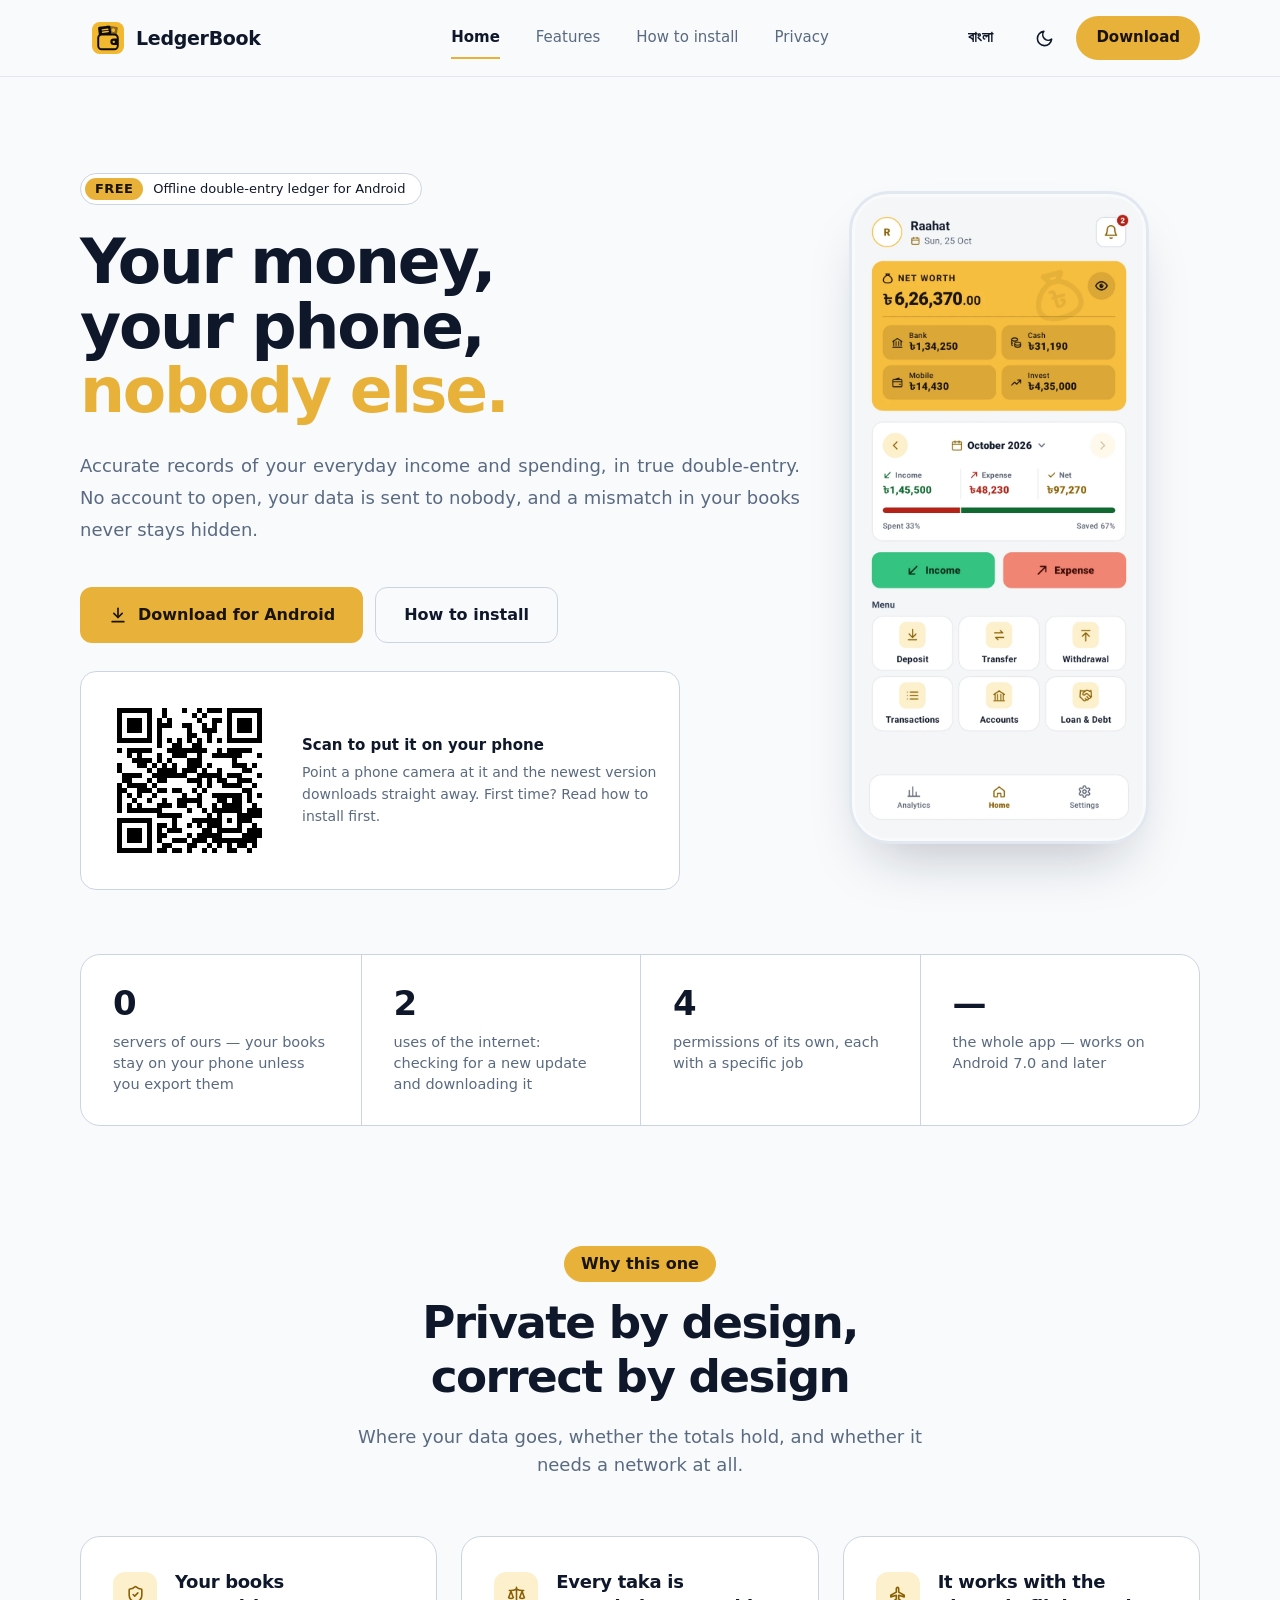
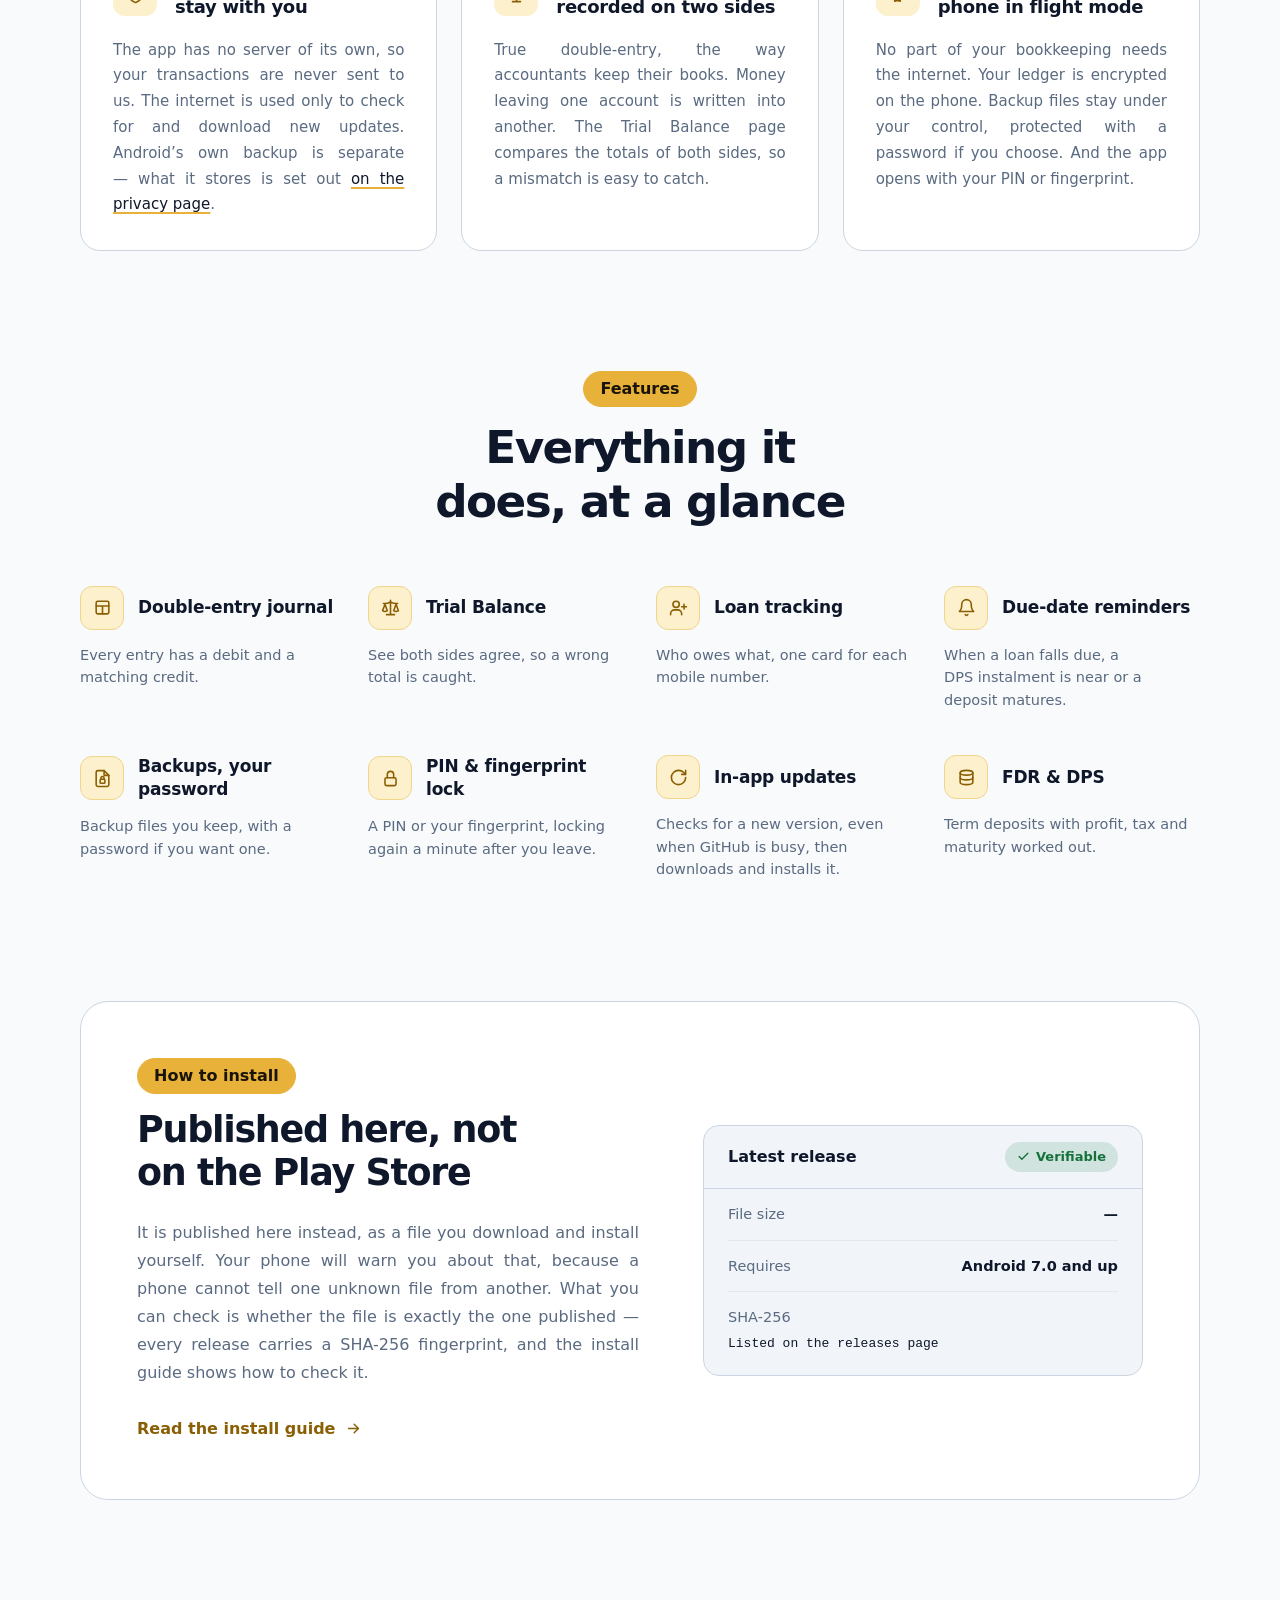
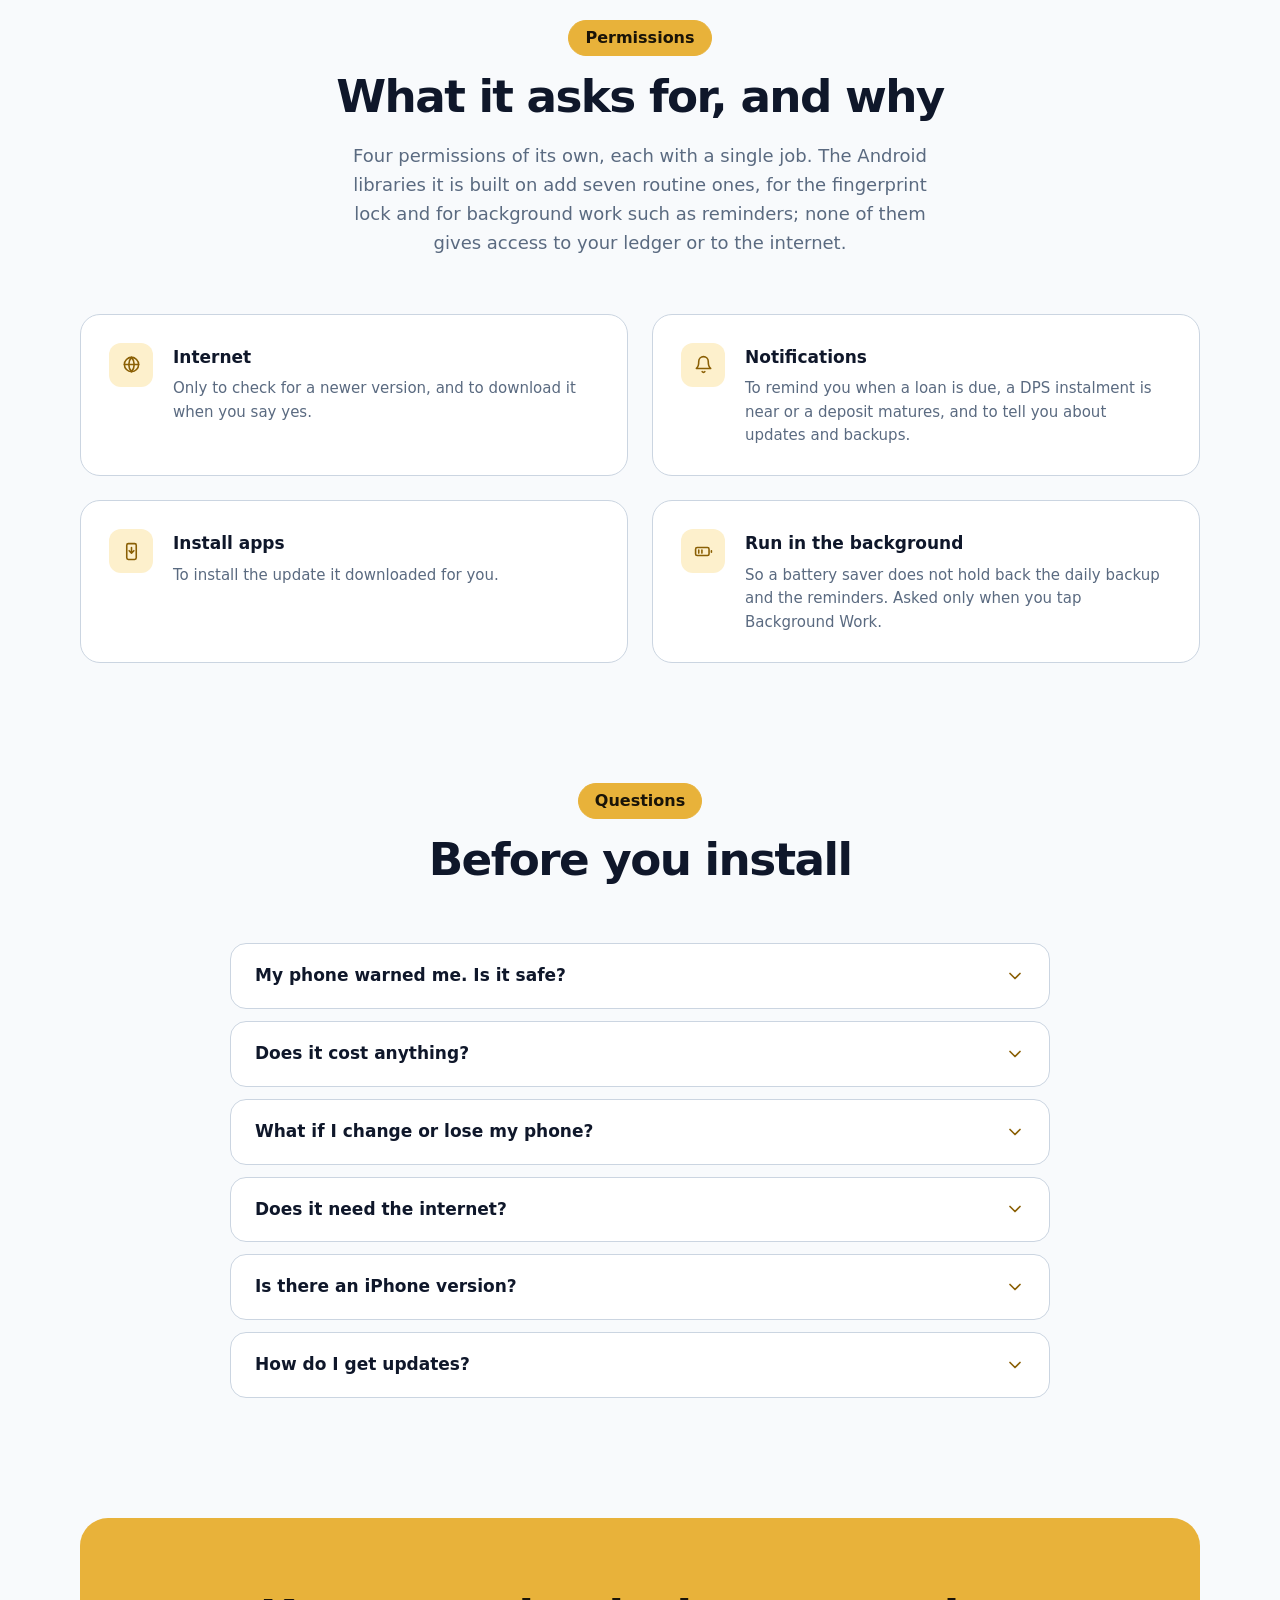
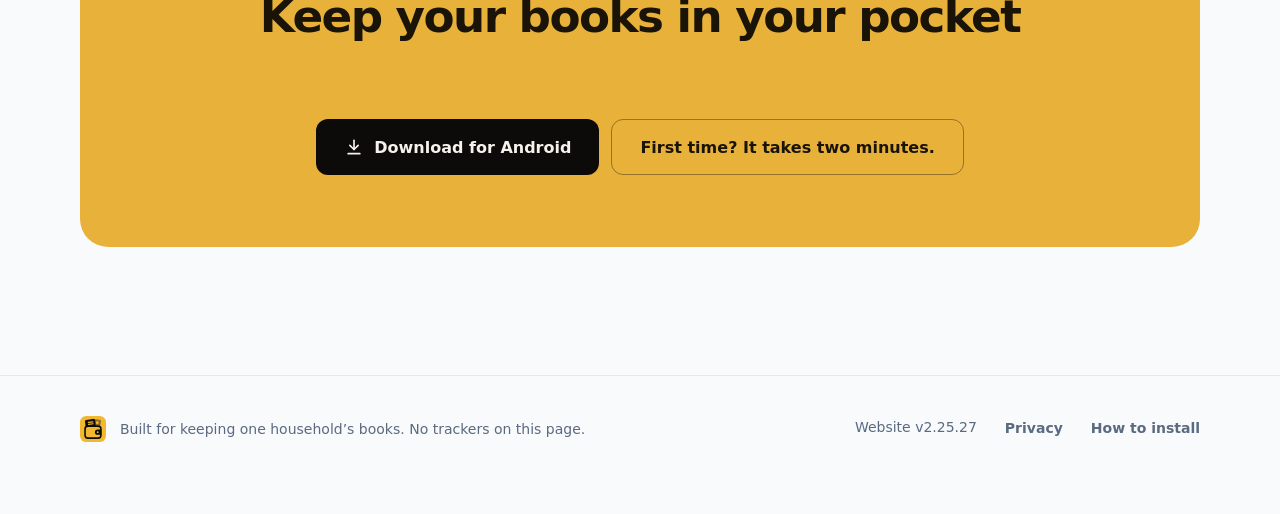
==== commit 30cda1bb: "Website 2.25.27: the gold written once #E8B23A was written out 23 times in site.css. It is now writt" ====
--- a/index.html
+++ b/index.html
@@ -355,7 +355,7 @@
       <p data-s="footerNote">Built for keeping one household’s books. No trackers on this page.</p>
     </div>
     <p class="foot-links">
-      <span class="foot-ver" data-site-version>Website v2.25.26</span>
+      <span class="foot-ver" data-site-version>Website v2.25.27</span>
       <a href="privacy.html" data-s="navPrivacy">Privacy</a>
       <a href="install.html" data-s="navInstall">How to install</a>
     </p>
--- a/assets/site.css
+++ b/assets/site.css
@@ -36,21 +36,23 @@
   --page: #F8FAFC;
   --card: #FFFFFF;
   --edge: #CBD5E1;
+  /* The gold, written once (site 2.25.27): every other gold on the site, the dark blocks'
+     included, is var(--accent), so following the app's gold is this one line. */
   --accent: #E8B23A;
   --accent-ink: var(--ink);
   --accent-icon: #8A5F04;
   /* The keyboard's focus ring (site 2.25.21): the gold measured 1.85 on the light page, under
      the 3 a ring needs, so it takes the icons' deeper gold there (5.40) and the gold on dark. */
   --focus: var(--accent-icon);
-  --link-line: #E8B23A;
+  --link-line: var(--accent);
   --link-thick: 2px;
-  --hover-line: #E8B23A;
+  --hover-line: var(--accent);
   /* The install page's warnings: filled with the gold on light, where gold words on the pale
      chip measured 1.7 (the owner's choice, 2026-11-19, site 2.25.15); on dark the gold words
      on the tinted chip read at 9 and stay. */
-  --warn-bg: #E8B23A;
+  --warn-bg: var(--accent);
   --warn-ink: #1A1408;
-  --warn-label-bg: #E8B23A;
+  --warn-label-bg: var(--accent);
   /* The install page's SHA-256: read one character at a time against the phone's own, so on
      light it takes the page's ink (gold on its pale panel measured 1.75); gold on dark. */
   --hash-ink: #0F172A;
@@ -109,21 +111,20 @@
     --rule: #1F1D1A;
     --panel: #0F0E0C;
     --frame: #1B1A17;
-    --accent: #E8B23A;
-    --accent-ink: #E8B23A;
-    --accent-icon: #E8B23A;
+    --accent-ink: var(--accent);
+    --accent-icon: var(--accent);
     --link-line: currentColor;
     --link-thick: auto;
     --hover-line: transparent;
-    --warn-bg: color-mix(in srgb, #E8B23A 12%, transparent);
-    --warn-ink: #E8B23A;
+    --warn-bg: color-mix(in srgb, var(--accent) 12%, transparent);
+    --warn-ink: var(--accent);
     --warn-label-bg: transparent;
-    --hash-ink: #E8B23A;
+    --hash-ink: var(--accent);
     --on-accent: #1A1408;
-    --tile: color-mix(in srgb, #E8B23A 9%, transparent);
+    --tile: color-mix(in srgb, var(--accent) 9%, transparent);
     --tile-line: transparent;
     --tile-edge: #24221E;
-    --chip: color-mix(in srgb, #E8B23A 12%, transparent);
+    --chip: color-mix(in srgb, var(--accent) 12%, transparent);
     --on-green: #0C0B0A;
     --ink: #F5F2EC;
     --ink-muted: #A29C92;
@@ -143,21 +144,20 @@
   --rule: #1F1D1A;
   --panel: #0F0E0C;
   --frame: #1B1A17;
-  --accent: #E8B23A;
-  --accent-ink: #E8B23A;
-  --accent-icon: #E8B23A;
+  --accent-ink: var(--accent);
+  --accent-icon: var(--accent);
   --link-line: currentColor;
   --link-thick: auto;
   --hover-line: transparent;
-  --warn-bg: color-mix(in srgb, #E8B23A 12%, transparent);
-  --warn-ink: #E8B23A;
+  --warn-bg: color-mix(in srgb, var(--accent) 12%, transparent);
+  --warn-ink: var(--accent);
   --warn-label-bg: transparent;
-  --hash-ink: #E8B23A;
+  --hash-ink: var(--accent);
   --on-accent: #1A1408;
-  --tile: color-mix(in srgb, #E8B23A 9%, transparent);
+  --tile: color-mix(in srgb, var(--accent) 9%, transparent);
   --tile-line: transparent;
   --tile-edge: #24221E;
-  --chip: color-mix(in srgb, #E8B23A 12%, transparent);
+  --chip: color-mix(in srgb, var(--accent) 12%, transparent);
   --on-green: #0C0B0A;
   --ink: #F5F2EC;
   --ink-muted: #A29C92;
@@ -517,7 +517,7 @@
   letter-spacing: -.035em; margin: 0;
 }
 .hero-home h1 span, .hero-home h1 em { display: block; }
-.hero-home h1 em { font-style: normal; color: #E8B23A; }
+.hero-home h1 em { font-style: normal; color: var(--accent); }
 /* The whole column, as wide as the heading above it: held to 500px it ended well short of
    the phone and left an empty block beside its lines (the owner's ask, 2026-11-18). `none`,
    not just no width of its own: `.hero p.lead` holds every other page's lead to 34em. */
@@ -1230,7 +1230,7 @@
   /* The same gold in both themes, so the words on it are dark in both too -- the theme's
      ink would turn light on the dark theme and vanish into the yellow. */
   --priv-sum-rule: rgba(26, 20, 5, .16);
-  background: #E8B23A; border: 1px solid var(--priv-sum-rule); border-radius: var(--radius-card); overflow: hidden;
+  background: var(--accent); border: 1px solid var(--priv-sum-rule); border-radius: var(--radius-card); overflow: hidden;
 }
 .priv-sum > div { padding: 22px 24px 24px; border-left: 1px solid var(--priv-sum-rule); }
 .priv-sum > div:first-child { border-left: 0; }
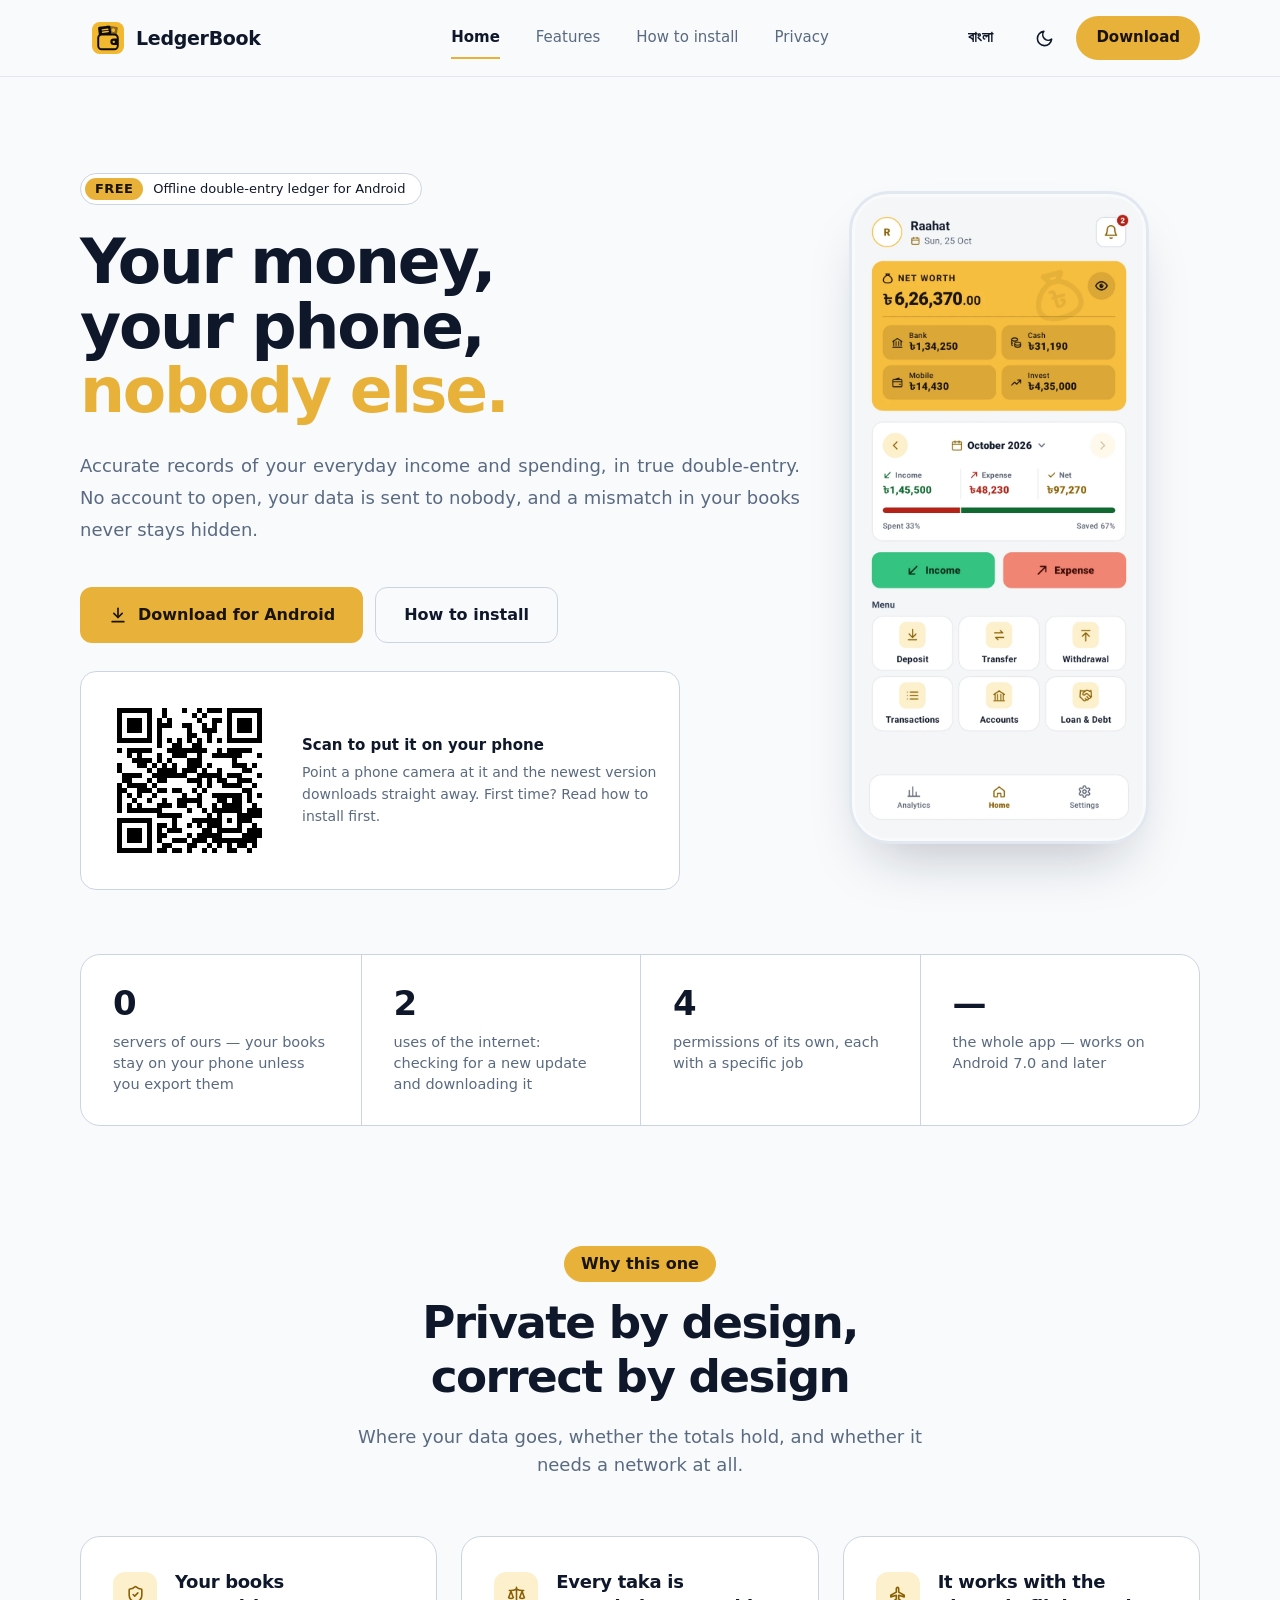
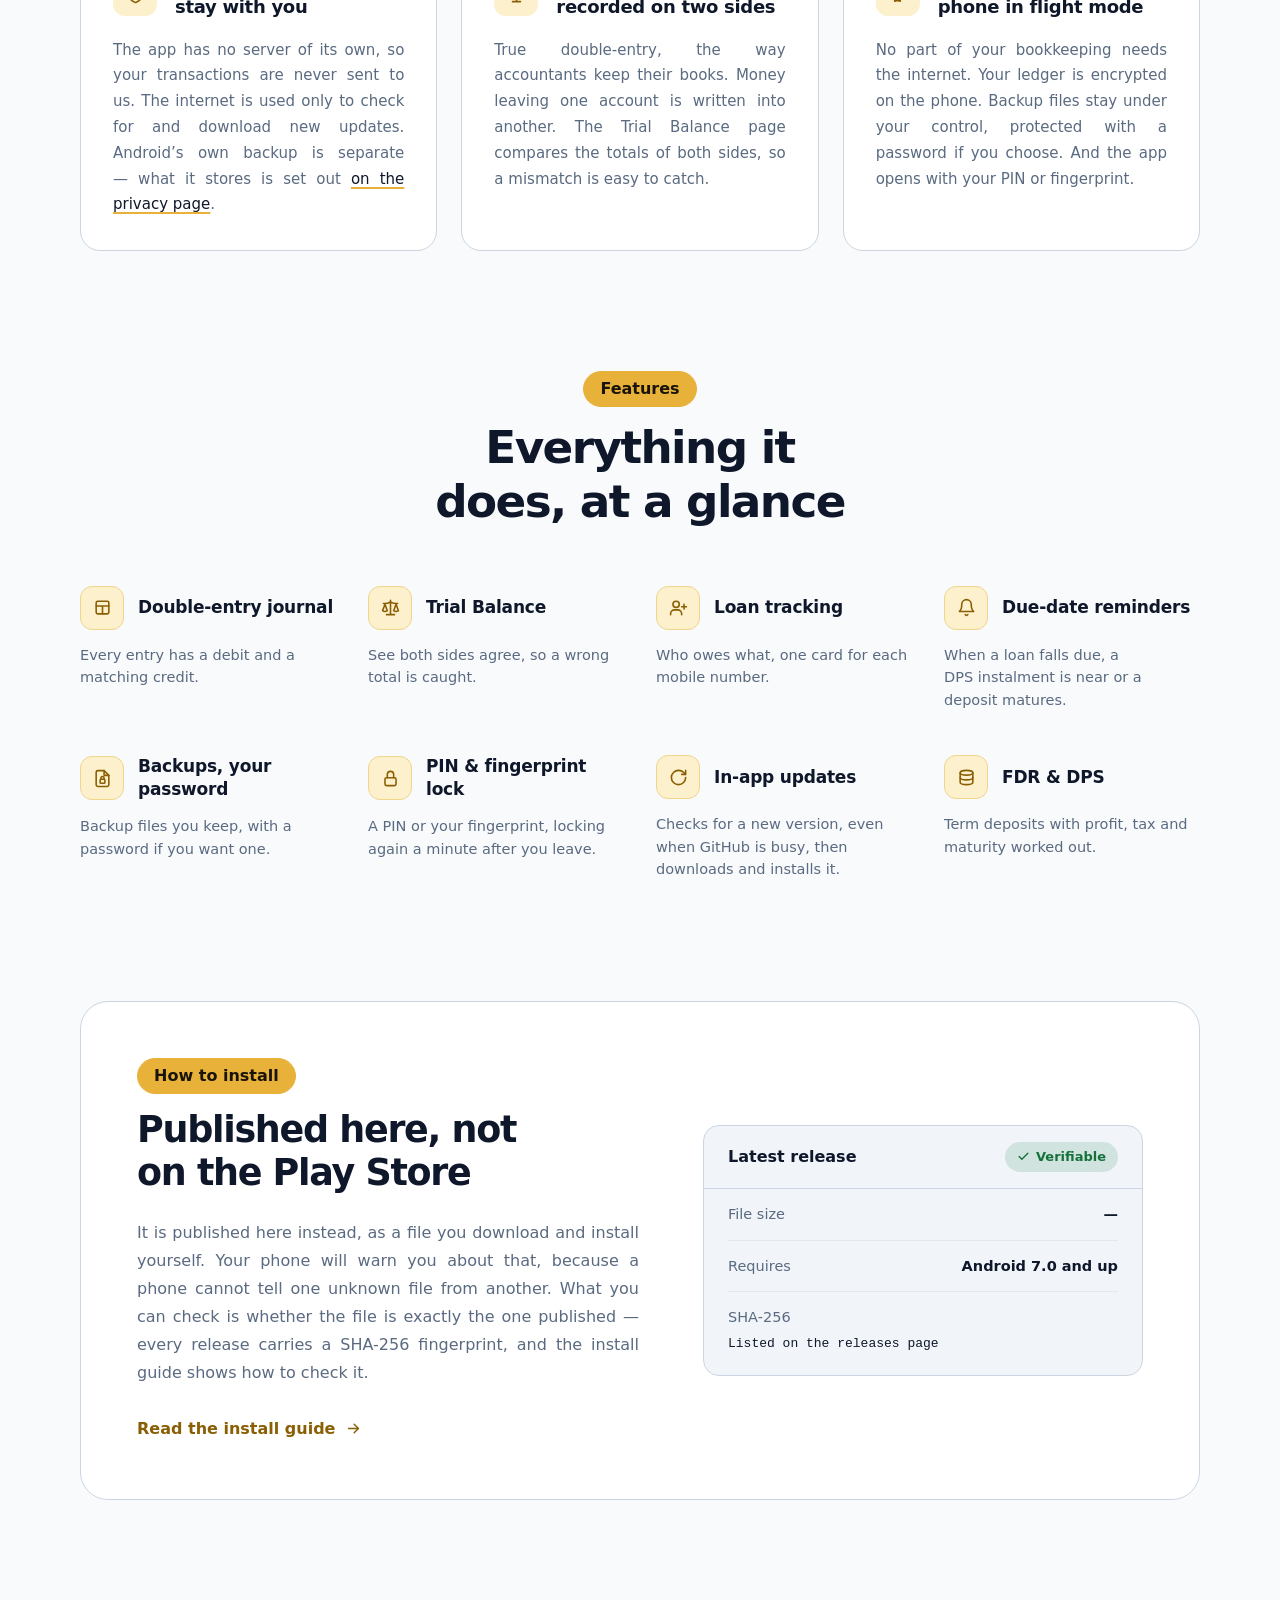
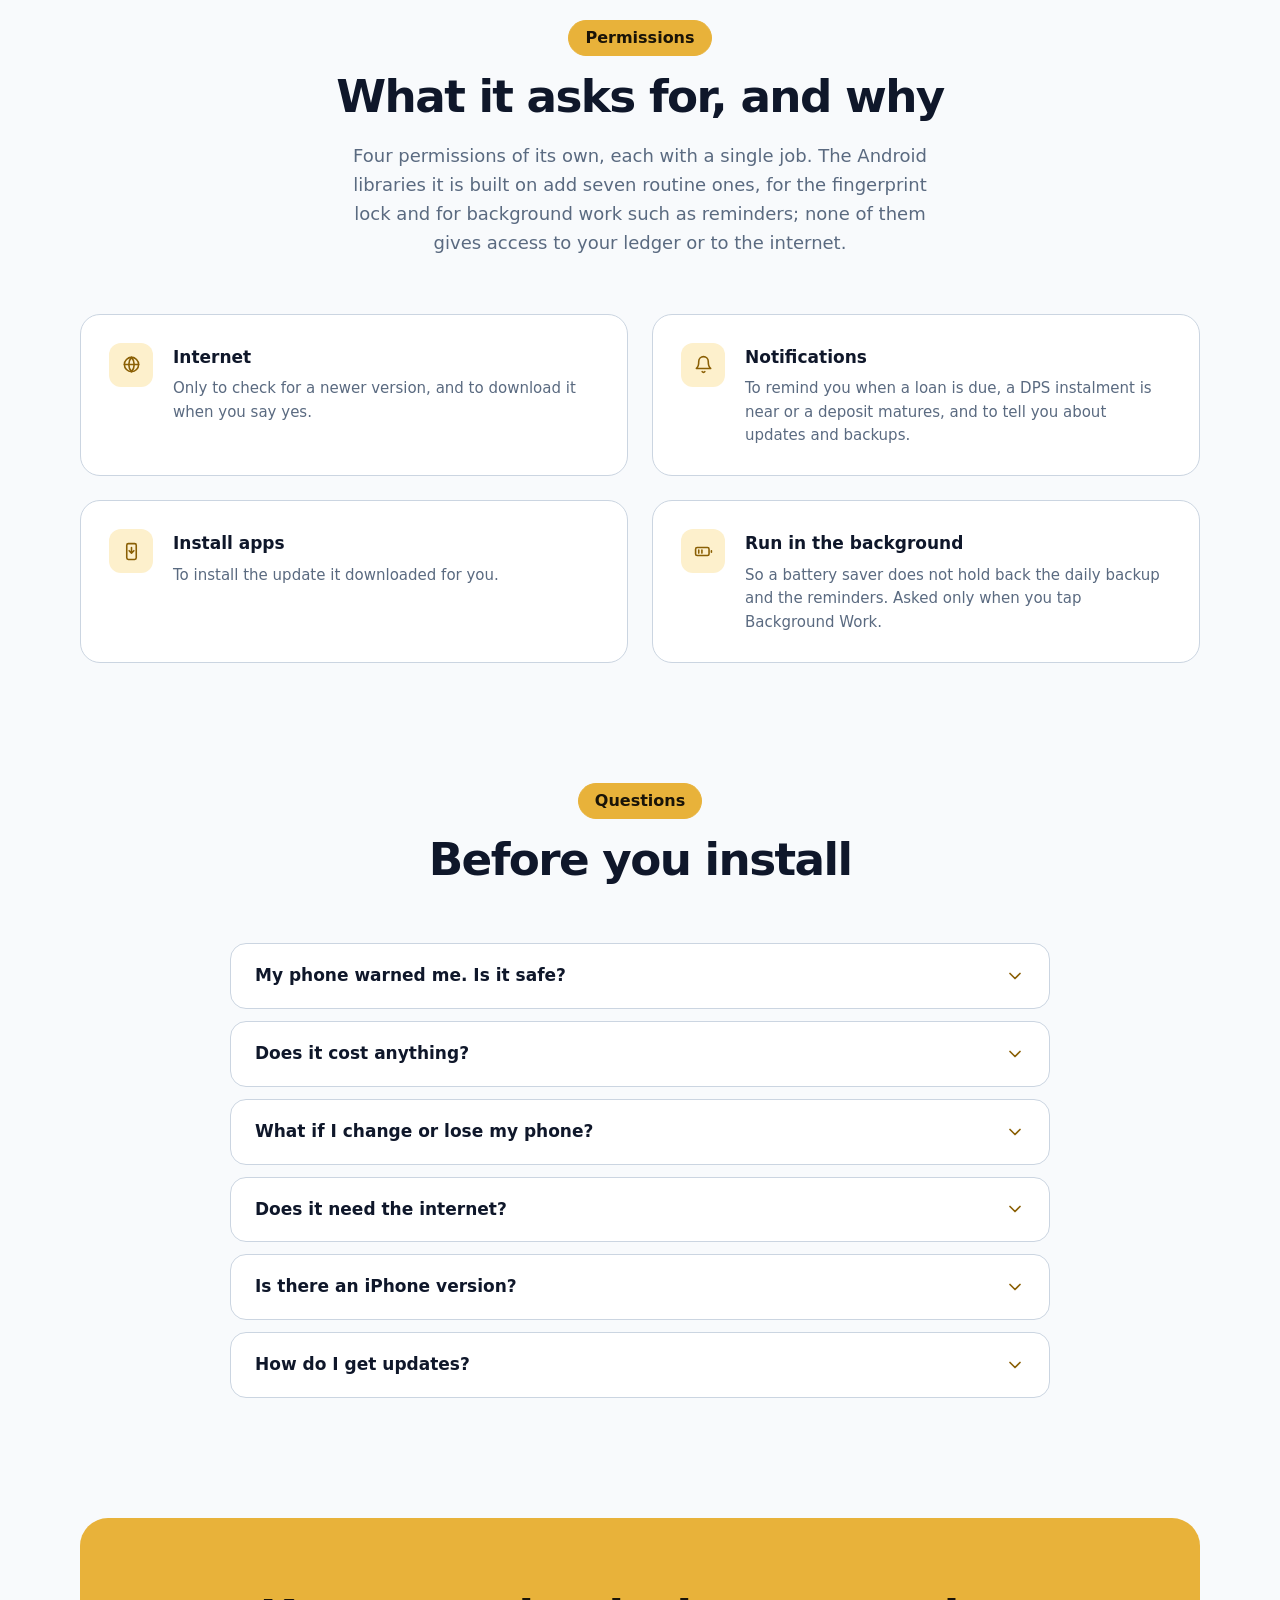
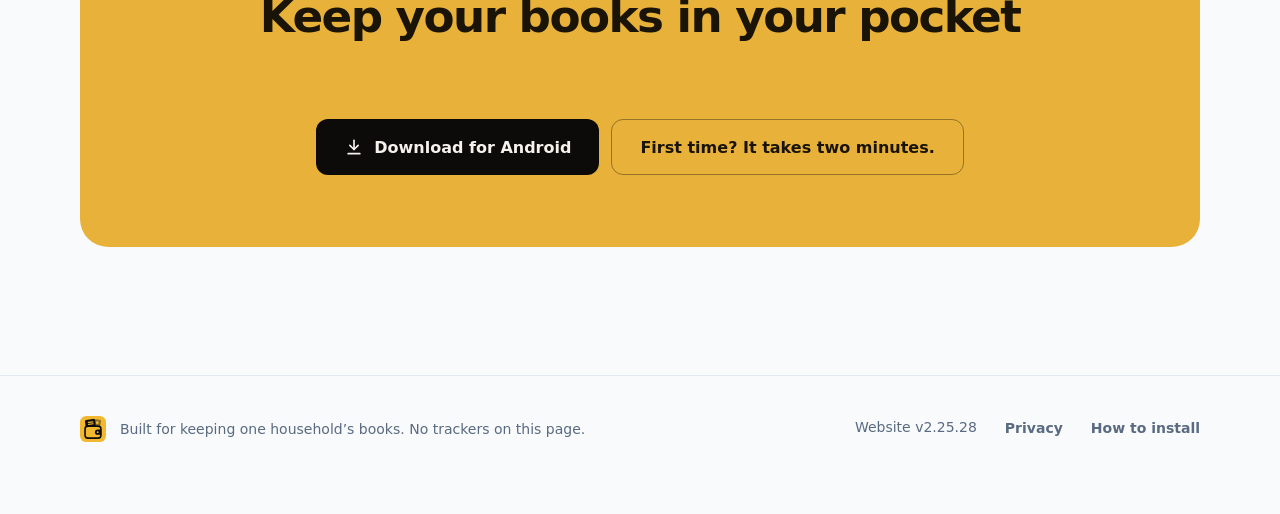
==== commit 6d786c85: "Website 2.25.28: corners on a scale As the owner chose from a comparison: - Cards take --radius-card" ====
--- a/index.html
+++ b/index.html
@@ -355,7 +355,7 @@
       <p data-s="footerNote">Built for keeping one household’s books. No trackers on this page.</p>
     </div>
     <p class="foot-links">
-      <span class="foot-ver" data-site-version>Website v2.25.27</span>
+      <span class="foot-ver" data-site-version>Website v2.25.28</span>
       <a href="privacy.html" data-s="navPrivacy">Privacy</a>
       <a href="install.html" data-s="navInstall">How to install</a>
     </p>
--- a/assets/site.css
+++ b/assets/site.css
@@ -83,6 +83,9 @@
   --gutter: 20px;
   --max: 1120px;
   --radius-card: 20px;
+  /* A panel inside a card or a page: the FAQ rows, the release card, the privacy boxes, a step's
+     picture, the download note (14, 16 and 18 until site 2.25.28). */
+  --radius-panel: 16px;
   --radius-field: 12px;
 
   /* Noto Sans Bengali is loaded at 400, 600 and 700 only, so a heading set at 800 draws its
@@ -278,7 +281,7 @@
   display: none;
   margin: 28px 0 0; padding: 16px; gap: 20px; align-items: center;
   background: var(--card); border: 1px solid var(--edge);
-  border-radius: 16px; max-width: 600px;
+  border-radius: var(--radius-panel); max-width: 600px;
 }
 /* The square is drawn in black on white and has to stay that way to scan, so it keeps
    its own white behind it on the dark theme rather than inheriting the card. */
@@ -293,7 +296,7 @@
 
 /* On a phone the code waits behind a button, for showing to somebody else's camera. */
 .qr-share {
-  margin: 20px 0 0; background: var(--card); border: 1px solid var(--edge); border-radius: 16px;
+  margin: 20px 0 0; background: var(--card); border: 1px solid var(--edge); border-radius: var(--radius-panel);
 }
 .qr-share summary {
   display: flex; align-items: center; gap: 12px; padding: 14px 18px;
@@ -303,7 +306,7 @@
 .qr-share summary .ico { flex: none; width: 20px; height: 20px; color: var(--accent-icon); }
 .qr-share summary .chev { margin-left: auto; transition: transform .2s; }
 .qr-share[open] summary .chev { transform: rotate(180deg); }
-.qr-share summary:focus-visible { outline: 2px solid var(--focus); outline-offset: 2px; border-radius: 16px; }
+.qr-share summary:focus-visible { outline: 2px solid var(--focus); outline-offset: 2px; border-radius: var(--radius-panel); }
 /* White behind the code in both themes: a camera reads dark squares on light. */
 .qr-share img {
   display: block; margin: 4px auto 0; width: min(240px, 70%); height: auto;
@@ -594,7 +597,7 @@
 /* Closed until asked: six answers open at once would be a page of their own. Plain
    <details>, so it opens with the keyboard and with no script at all. */
 .faq { max-width: 820px; margin: 0 auto; display: grid; gap: 12px; }
-.faq details { background: var(--card); border: 1px solid var(--edge); border-radius: 16px; }
+.faq details { background: var(--card); border: 1px solid var(--edge); border-radius: var(--radius-panel); }
 .faq summary {
   display: flex; align-items: center; justify-content: space-between; gap: 16px;
   padding: 20px 24px; cursor: pointer; list-style: none;
@@ -604,7 +607,7 @@
 .faq summary .ico { flex: none; width: 20px; height: 20px; color: var(--accent-icon); transition: transform .2s; }
 .faq details[open] summary .ico { transform: rotate(180deg); }
 .faq summary:hover { color: var(--accent-ink); text-decoration: underline; text-decoration-color: var(--hover-line); text-decoration-thickness: 2px; text-underline-offset: 4px; }
-.faq summary:focus-visible { outline: 2px solid var(--focus); outline-offset: 2px; border-radius: 16px; }
+.faq summary:focus-visible { outline: 2px solid var(--focus); outline-offset: 2px; border-radius: var(--radius-panel); }
 .faq details p { margin: 0; padding: 0 24px 22px; color: var(--ink-muted); font-size: 15.5px; line-height: 1.7; }
 @media (max-width: 719px) {
   .faq summary { padding: 18px 20px; font-size: 16px; }
@@ -626,7 +629,7 @@
 .arrow-link:hover .ico { transform: translateX(3px); }
 .trust-link-narrow { display: none; }
 
-.release { background: var(--panel); border: 1px solid var(--edge); border-radius: 16px; }
+.release { background: var(--panel); border: 1px solid var(--edge); border-radius: var(--radius-panel); }
 .release-head {
   display: flex; justify-content: space-between; align-items: center; gap: 12px;
   padding: 16px 24px; border-bottom: 1px solid var(--edge);
@@ -721,7 +724,7 @@
   .hero-meta { display: block; text-align: center; margin-top: 12px; }
 
   .stats-wrap { padding-top: 24px; }
-  .stats { grid-template-columns: 1fr 1fr; border-radius: 22px; }
+  .stats { grid-template-columns: 1fr 1fr; border-radius: var(--radius-card); }
   .stats > div { padding: 18px 20px 20px; border-left: 0; }
   .stats > div:nth-child(even) { border-left: 1px solid var(--edge); }
   .stats > div:nth-child(n+3) { border-top: 1px solid var(--edge); }
@@ -735,7 +738,7 @@
   .sec-head p:not(.eyebrow) { margin-top: 12px; font-size: 16px; line-height: 1.55; }
 
   .why { gap: 16px; }
-  .why-card { padding: 25px; border-radius: 22px; }
+  .why-card { padding: 25px; border-radius: var(--radius-card); }
   .why-card p { margin-top: 14px; line-height: 1.66; }
 
   .glance { gap: 24px 20px; }
@@ -746,7 +749,7 @@
      phones; a point smaller keeps "In-app updates" in Bangla to two lines. */
   @media (max-width: 389px) { .glance h3 { font-size: 15px; } }
 
-  .trust { padding: 22px 25px 32px; border-radius: 22px; gap: 16px; }
+  .trust { padding: 22px 25px 32px; border-radius: var(--radius-card); gap: 16px; }
   .trust-link-narrow { margin-top: 12px; }
   .trust h2 { font-size: 30px; line-height: 1.08; margin-bottom: 20px; }
   .trust-copy > p:not(.eyebrow) { font-size: 15px; line-height: 1.7; }
@@ -760,7 +763,7 @@
   .perms h3 { font-size: 16px; margin-bottom: 4px; }
   .perms p { font-size: 14.5px; line-height: 1.5; }
 
-  .band { padding: 40px 24px 36px; border-radius: 22px; }
+  .band { padding: 40px 24px 36px; border-radius: var(--radius-card); }
   .band h2 { font-size: 32px; line-height: 1.15; }
   .band-meta { margin: 12px 0 20px; font-size: 14px; }
   .band-cta { flex-direction: column; align-items: stretch; gap: 18px; }
@@ -892,7 +895,7 @@
 .see-list { display: grid; gap: 16px; }
 .see-item {
   display: flex; align-items: flex-start; gap: 18px; padding: 24px;
-  background: var(--panel); border: 1px solid var(--edge); border-radius: 16px;
+  background: var(--panel); border: 1px solid var(--edge); border-radius: var(--radius-panel);
 }
 .see-item h3 { margin: 0 0 8px; font-size: 18px; font-weight: 700; letter-spacing: -.2px; }
 .see-item p { margin: 0; color: var(--ink-muted); font-size: 15px; line-height: 1.7; }
@@ -952,7 +955,7 @@
   .fcard h3 { font-size: 17px; }
   .fcard p { margin-top: 12px; line-height: 1.65; }
 
-  .see { padding: 20px; border-radius: 22px; gap: 24px; }
+  .see { padding: 20px; border-radius: var(--radius-card); gap: 24px; }
   .see .num-title { margin-top: 4px; }
   .see-phone { width: 230px; }
   .see-item { display: grid; grid-template-columns: auto 1fr; align-items: center; gap: 0 16px; padding: 20px; }
@@ -1032,7 +1035,7 @@
 
 .toc {
   list-style: none; margin: 0; padding: 12px 24px;
-  background: var(--card); border: 1px solid var(--edge); border-radius: 16px;
+  background: var(--card); border: 1px solid var(--edge); border-radius: var(--radius-panel);
 }
 .toc li + li { border-top: 1px solid var(--rule); }
 .toc a {
@@ -1077,7 +1080,7 @@
 .pic { margin: 0; flex: 1 1 0; min-width: 0; max-width: 360px; }
 /* Bare dialog screenshots only. A drawn phone is a .still.frame, and reaching its pictures
    here showed both of its light and dark pair at once and put a border round each. */
-.pic > img, .pic > div.still:not(.frame) > img { display: block; width: 100%; height: auto; border-radius: 14px; border: 1px solid var(--edge); }
+.pic > img, .pic > div.still:not(.frame) > img { display: block; width: 100%; height: auto; border-radius: var(--radius-panel); border: 1px solid var(--edge); }
 .pic figcaption { margin-top: 10px; color: var(--ink-muted); font-size: 13.5px; line-height: 1.5; }
 .step-wide .step-pics { margin-top: 36px; }
 .gal-3 .pic { max-width: none; }
@@ -1099,7 +1102,7 @@
 
 .done {
   display: flex; align-items: center; gap: 16px; margin: 32px 0 0; padding: 20px 22px;
-  border-radius: 14px; background: color-mix(in srgb, var(--green) 13%, var(--card));
+  border-radius: var(--radius-panel); background: color-mix(in srgb, var(--green) 13%, var(--card));
   font-size: 16px; font-weight: 600; color: var(--ink);
 }
 .done-tick {
@@ -1160,7 +1163,7 @@
   .toc a { padding: 12px 0; }
 
   .inst-steps { gap: 20px; padding-top: 48px; }
-  .step { padding: 20px; border-radius: 22px; }
+  .step { padding: 20px; border-radius: var(--radius-card); }
   .step .num-title { font-size: 24px; }
   .step-copy > p:not(.warn-chip), .step-body { font-size: 15.5px; line-height: 1.6; }
   .step .chips { display: none; }
@@ -1273,7 +1276,7 @@
 .tile-fill { background: var(--accent); color: var(--on-accent); }
 
 .pboxes { list-style: none; margin: 22px 0 0; padding: 0; display: grid; grid-template-columns: 1fr 1fr; gap: 12px; }
-.pboxes > * { padding: 16px 18px; background: var(--panel); border: 1px solid var(--edge); border-radius: 14px; }
+.pboxes > * { padding: 16px 18px; background: var(--panel); border: 1px solid var(--edge); border-radius: var(--radius-panel); }
 .pnet li { display: flex; align-items: center; gap: 12px; font-size: 15px; font-weight: 600; color: var(--ink); }
 .plabel { font-size: 12px !important; font-weight: 800; letter-spacing: 1px; text-transform: uppercase; margin-bottom: 10px !important; }
 .goes .plabel { color: var(--green) !important; }
@@ -1284,7 +1287,7 @@
 .stays .ico { color: var(--red); }
 .pnote { margin-top: 6px !important; font-size: 13px !important; line-height: 1.5 !important; }
 
-.ptable { margin: 4px 0 0; background: var(--panel); border: 1px solid var(--edge); border-radius: 14px; overflow: hidden; }
+.ptable { margin: 4px 0 0; background: var(--panel); border: 1px solid var(--edge); border-radius: var(--radius-panel); overflow: hidden; }
 .ptable > div { display: grid; grid-template-columns: 180px 1fr; gap: 16px; padding: 16px 18px; border-top: 1px solid var(--edge); align-items: center; }
 .ptable > div:first-child { border-top: 0; }
 .ptable dt { font-weight: 700; font-size: 15px; display: flex; align-items: center; gap: 8px; flex-wrap: wrap; }
@@ -1309,7 +1312,7 @@
   .priv-cards { gap: 16px; }
 
   /* The icon moves up beside the heading and the words take the full width under both. */
-  .pcard { display: grid; grid-template-columns: auto 1fr; gap: 0 14px; padding: 20px 18px; border-radius: 22px; align-items: center; }
+  .pcard { display: grid; grid-template-columns: auto 1fr; gap: 0 14px; padding: 20px 18px; border-radius: var(--radius-card); align-items: center; }
   .pcard > div { display: contents; }
   .pcard h2 { margin: 0; font-size: 18.5px; line-height: 1.25; }
   .pcard > div > :not(h2) { grid-column: 1 / -1; }
@@ -1323,7 +1326,7 @@
   .pboxes { grid-template-columns: 1fr; }
   .pgo { gap: 0; padding: 0; }
   .pgo > div { border-radius: 0; border: 0; }
-  .pgo { border: 1px solid var(--edge); border-radius: 14px; overflow: hidden; background: var(--panel); }
+  .pgo { border: 1px solid var(--edge); border-radius: var(--radius-panel); overflow: hidden; background: var(--panel); }
   .pgo .stays { padding-top: 4px; }
   .pnote { display: none; }
 
@@ -1345,7 +1348,7 @@
   position: fixed; z-index: 9; left: 50%; bottom: 16px; transform: translateX(-50%);
   width: min(440px, calc(100% - 2 * var(--gutter)));
   padding: 18px 50px 18px 20px;
-  background: var(--card); border: 1px solid var(--edge); border-radius: 18px;
+  background: var(--card); border: 1px solid var(--edge); border-radius: var(--radius-panel);
   box-shadow: 0 20px 50px -12px rgba(0, 0, 0, .55);
   font-size: 14.5px; line-height: 1.5; color: var(--ink);
 }
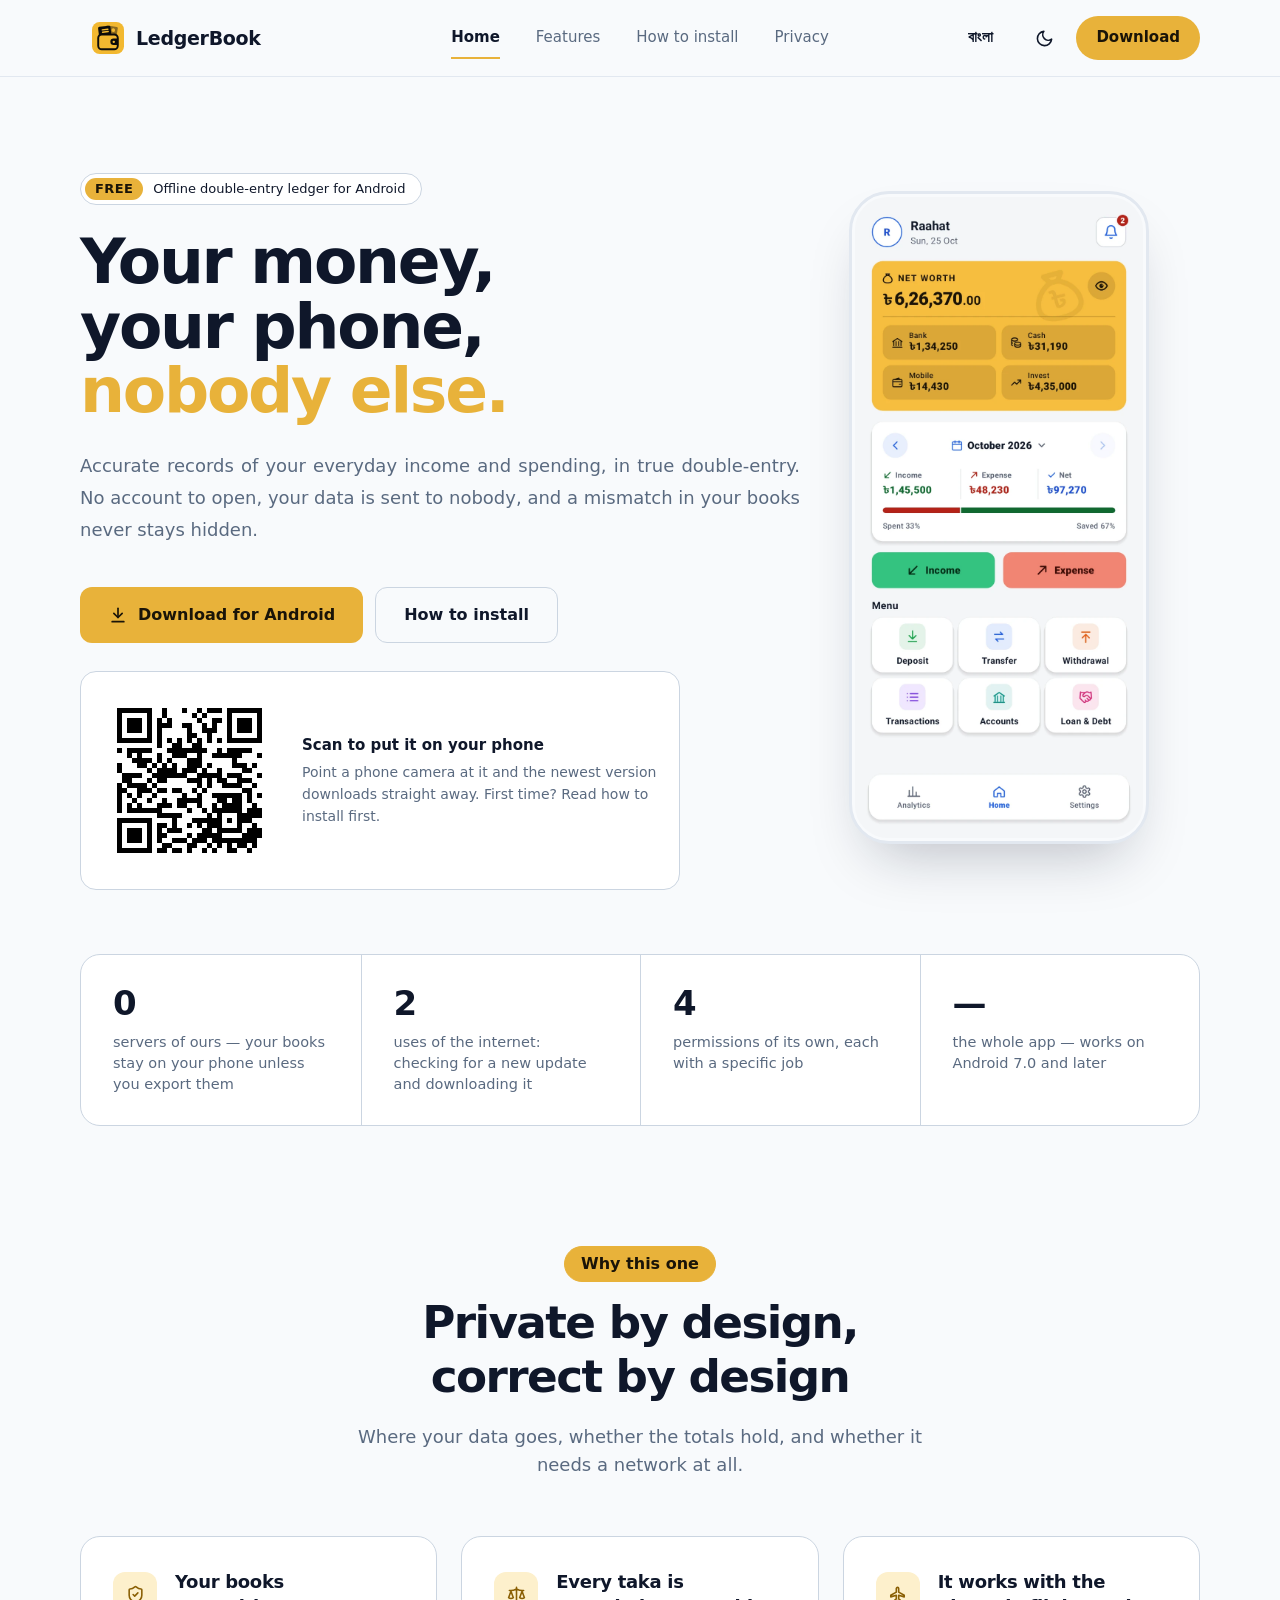
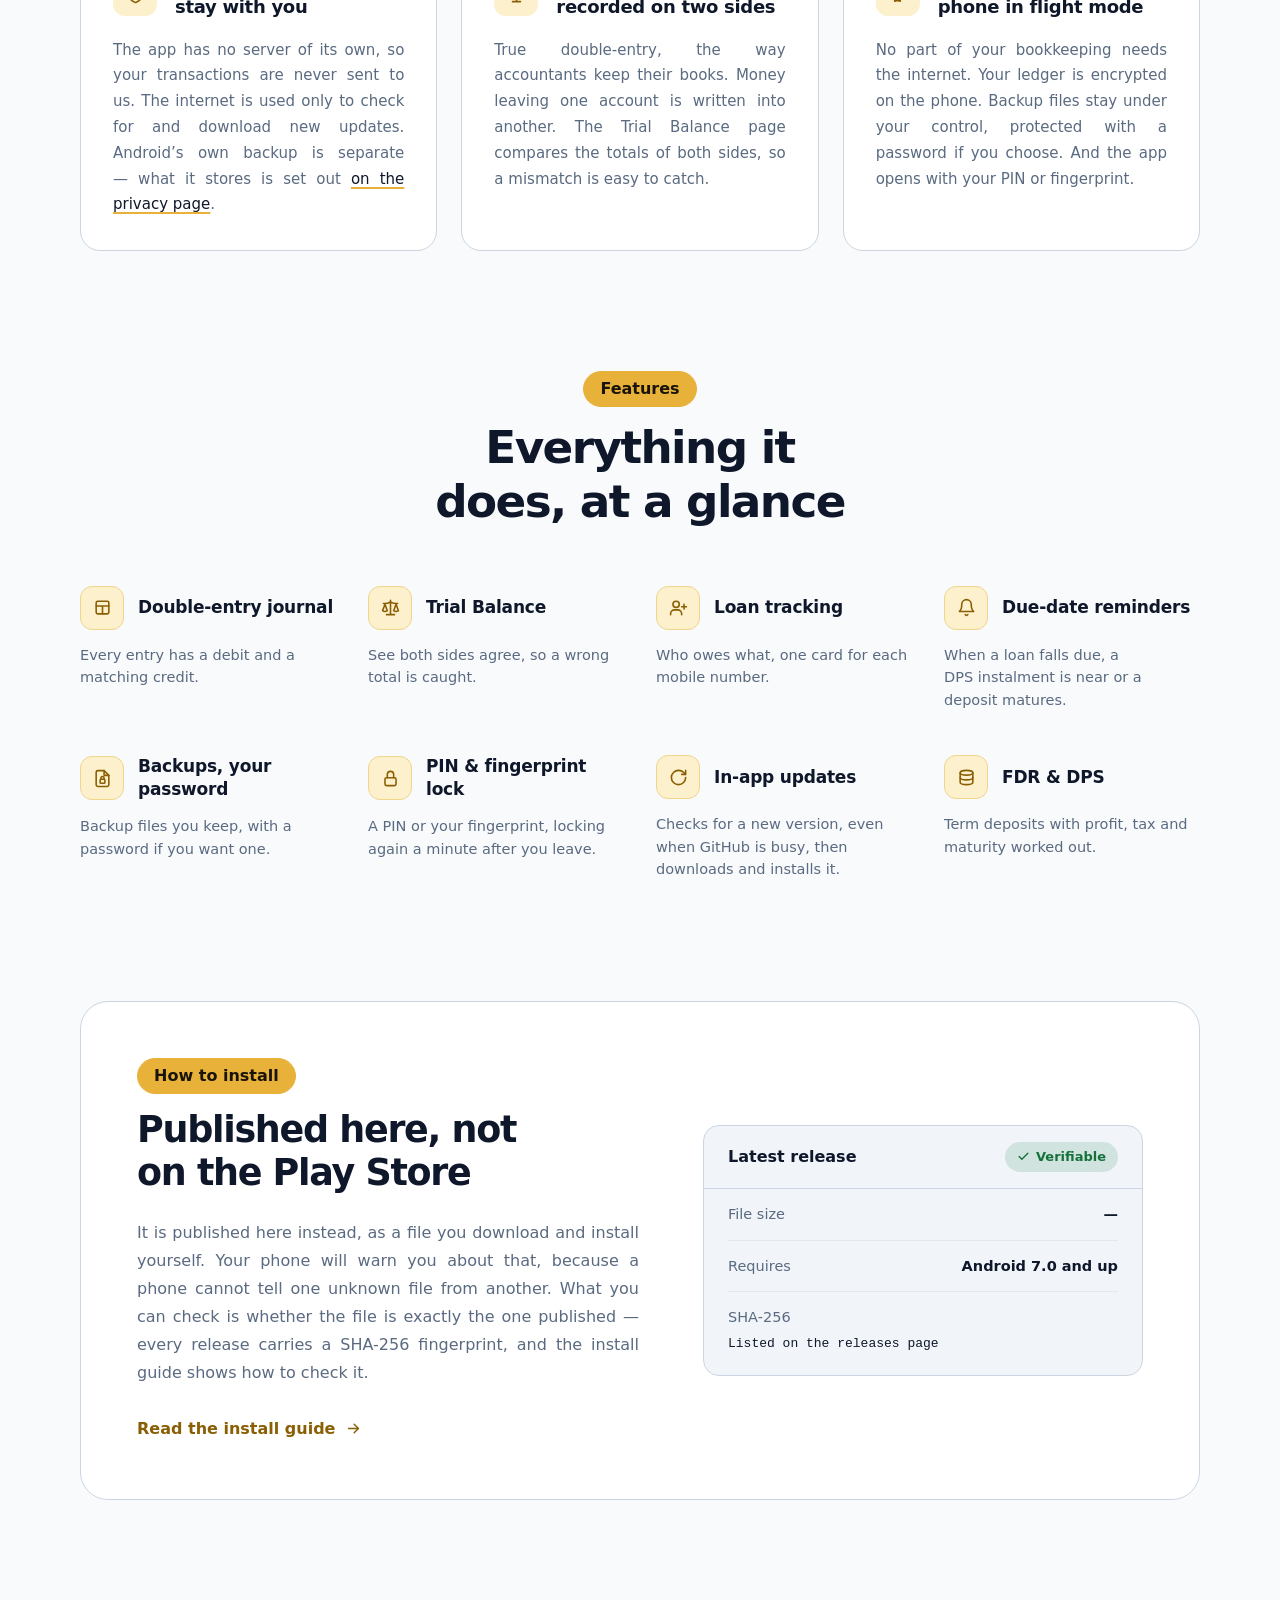
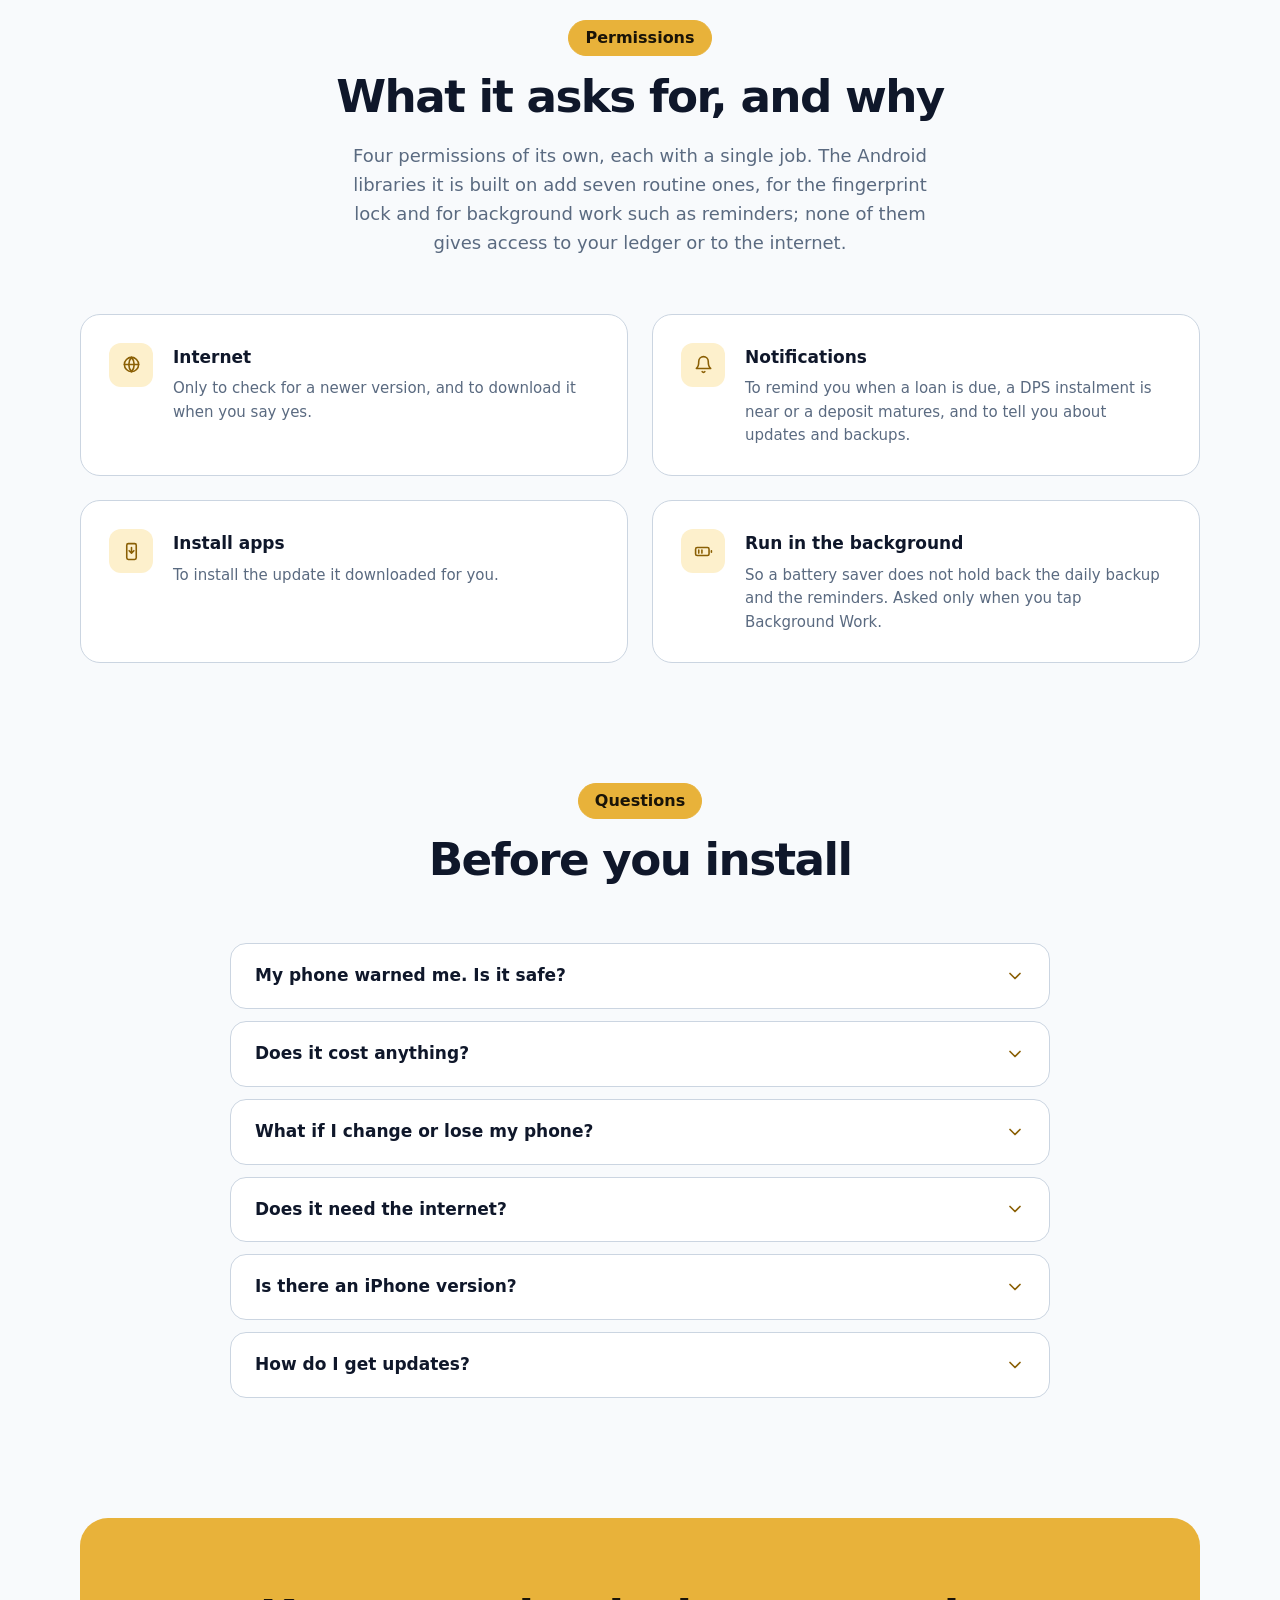
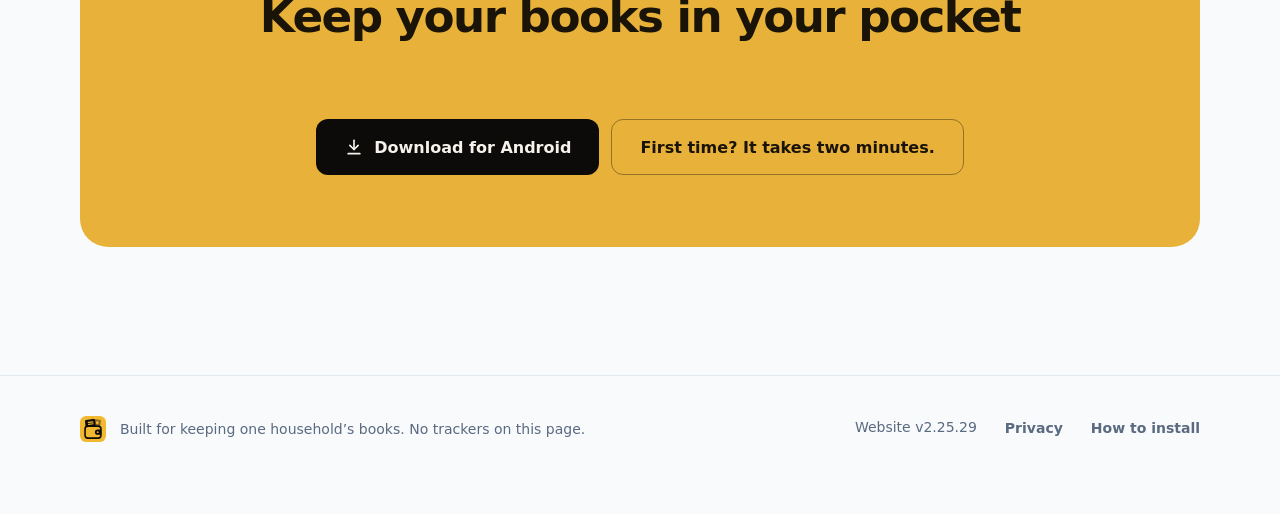
==== commit 3fa5fa43: "Website 2.25.29: the light pictures in Rainbow The app's pictures retaken from app 2.2.9: the light " ====
--- a/index.html
+++ b/index.html
@@ -355,7 +355,7 @@
       <p data-s="footerNote">Built for keeping one household’s books. No trackers on this page.</p>
     </div>
     <p class="foot-links">
-      <span class="foot-ver" data-site-version>Website v2.25.28</span>
+      <span class="foot-ver" data-site-version>Website v2.25.29</span>
       <a href="privacy.html" data-s="navPrivacy">Privacy</a>
       <a href="install.html" data-s="navInstall">How to install</a>
     </p>
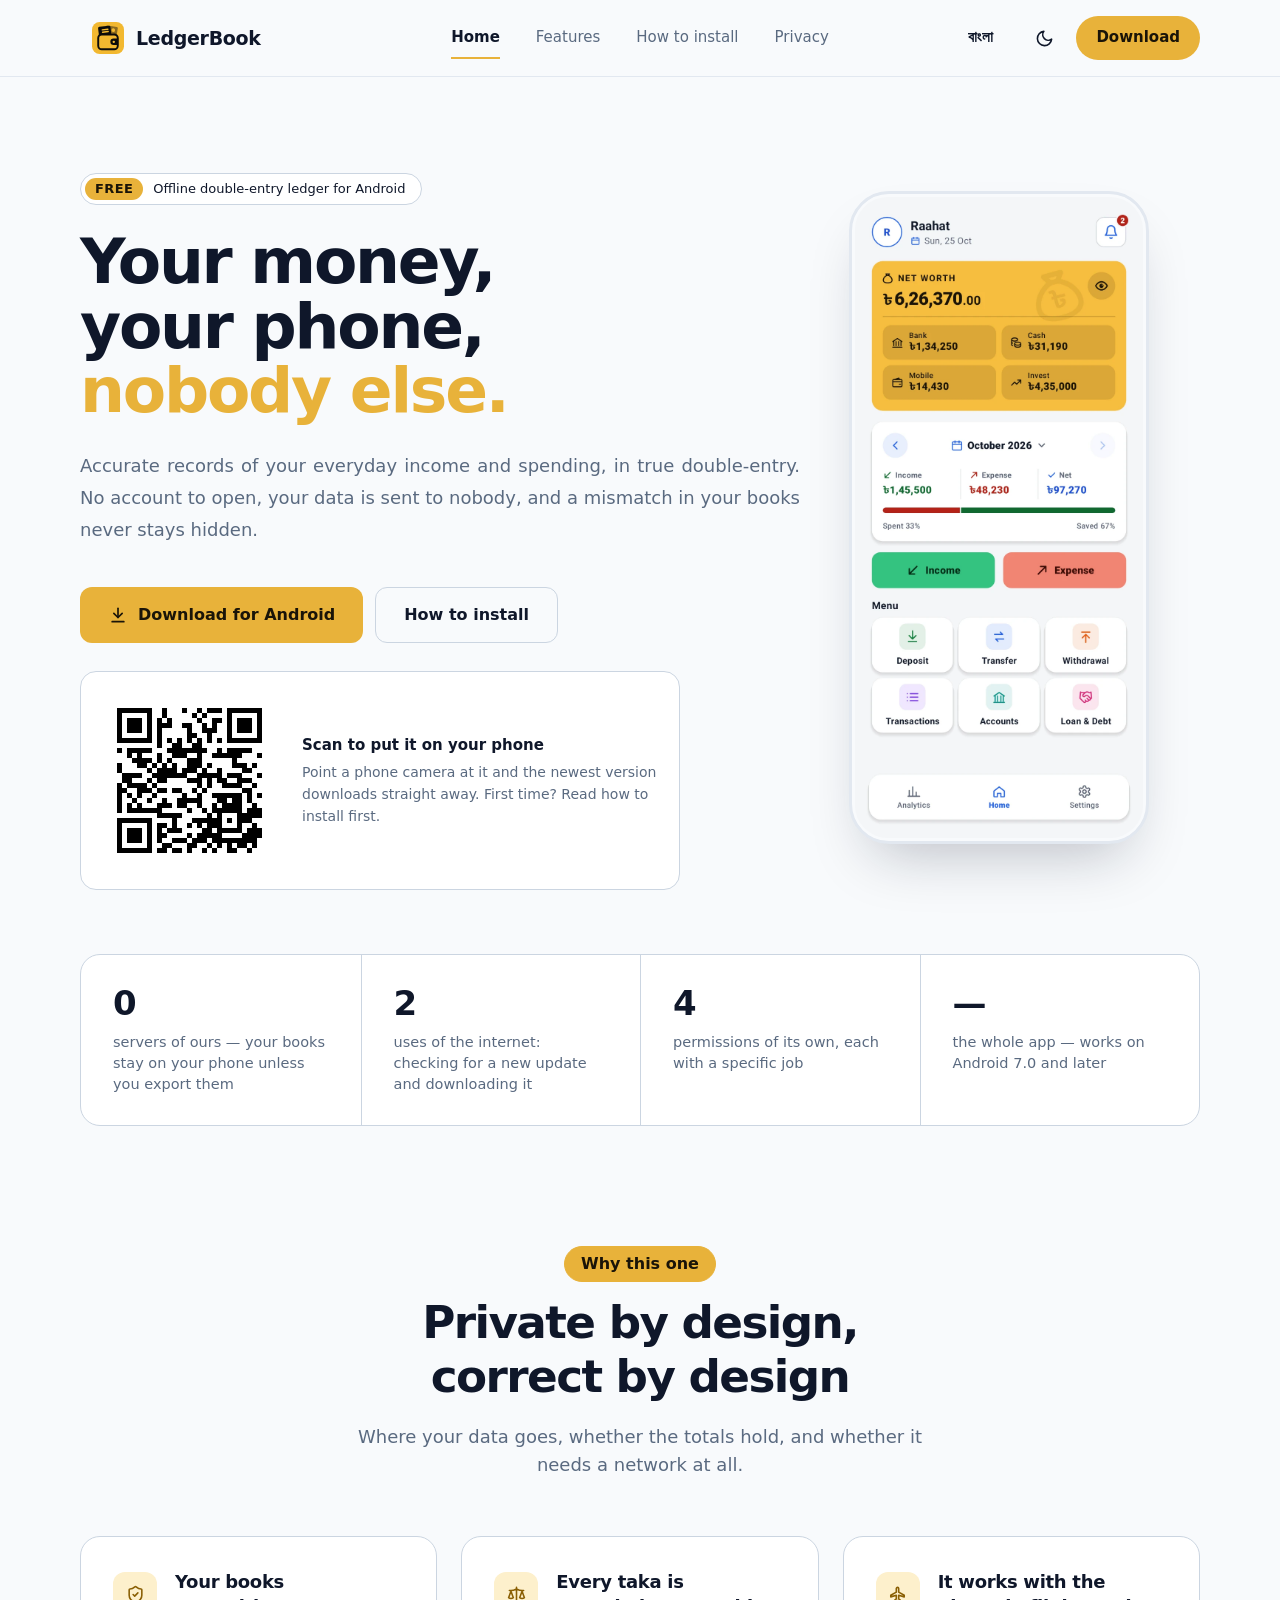
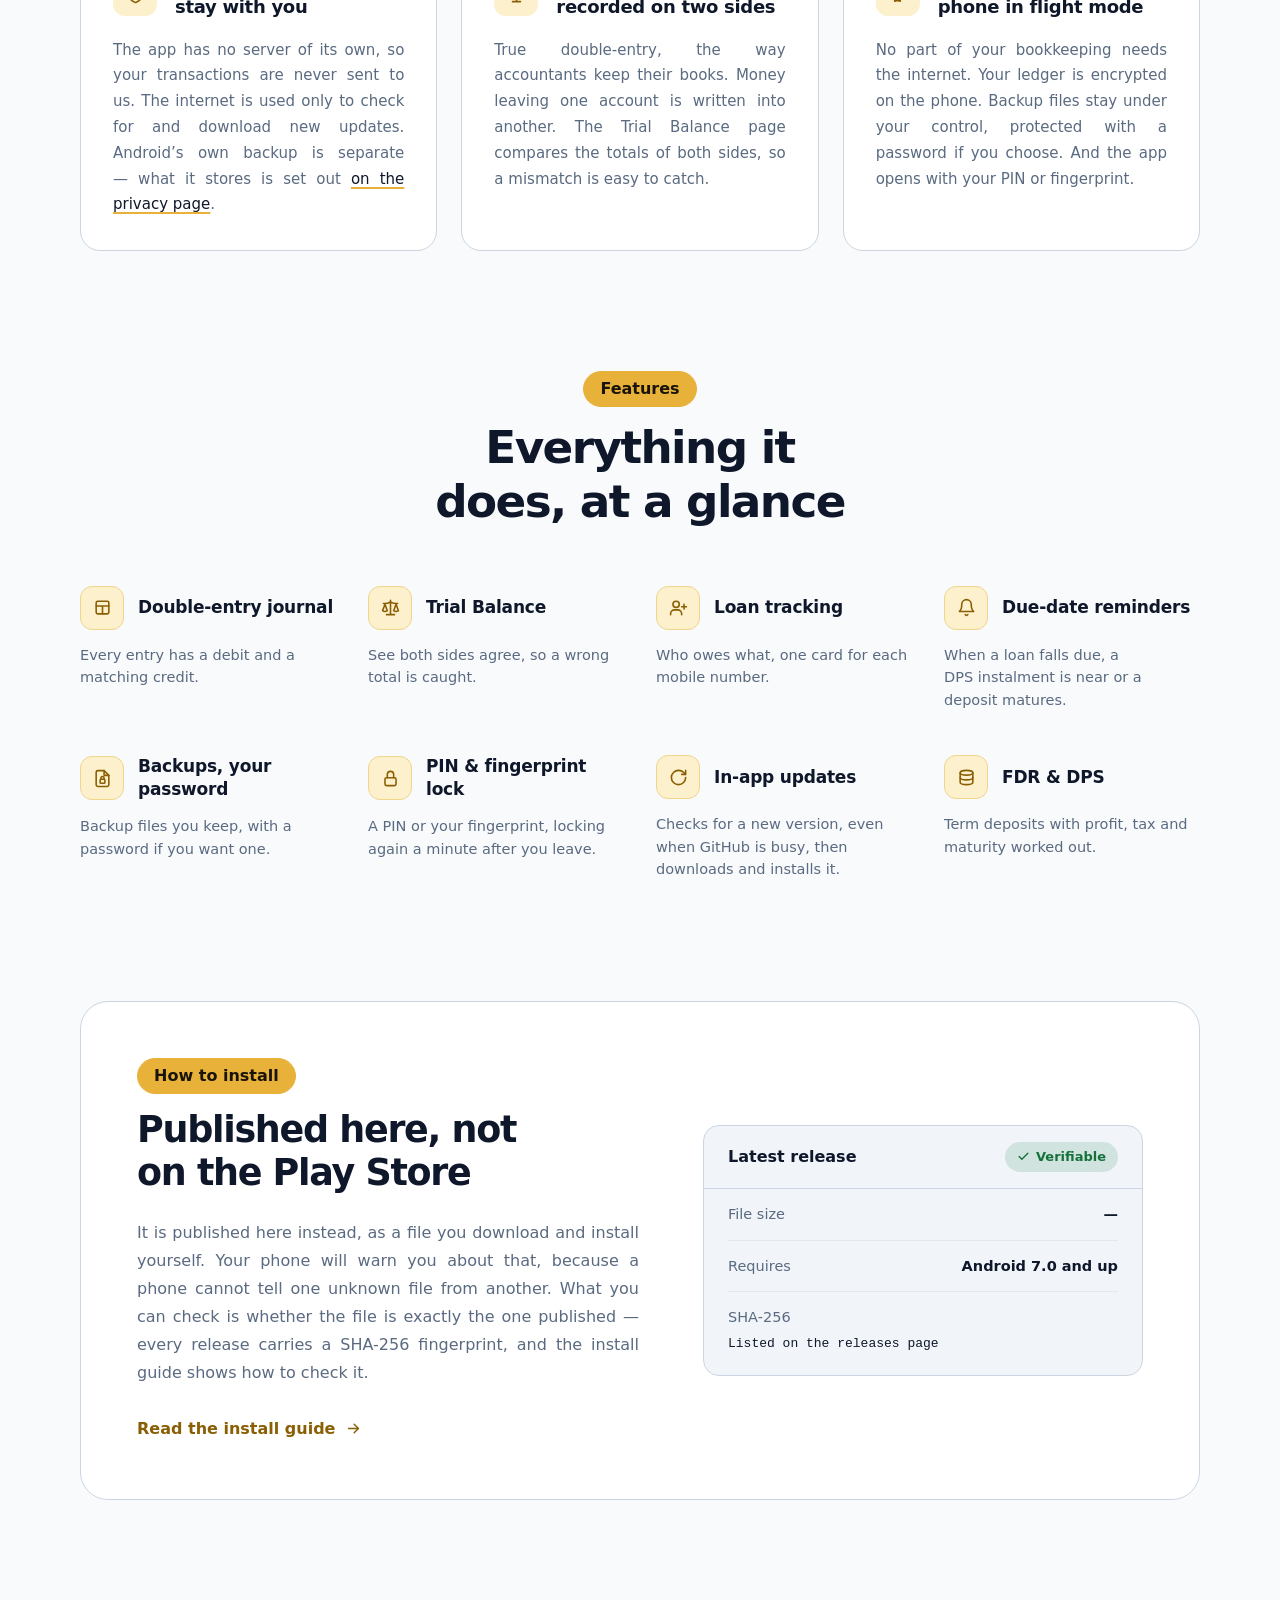
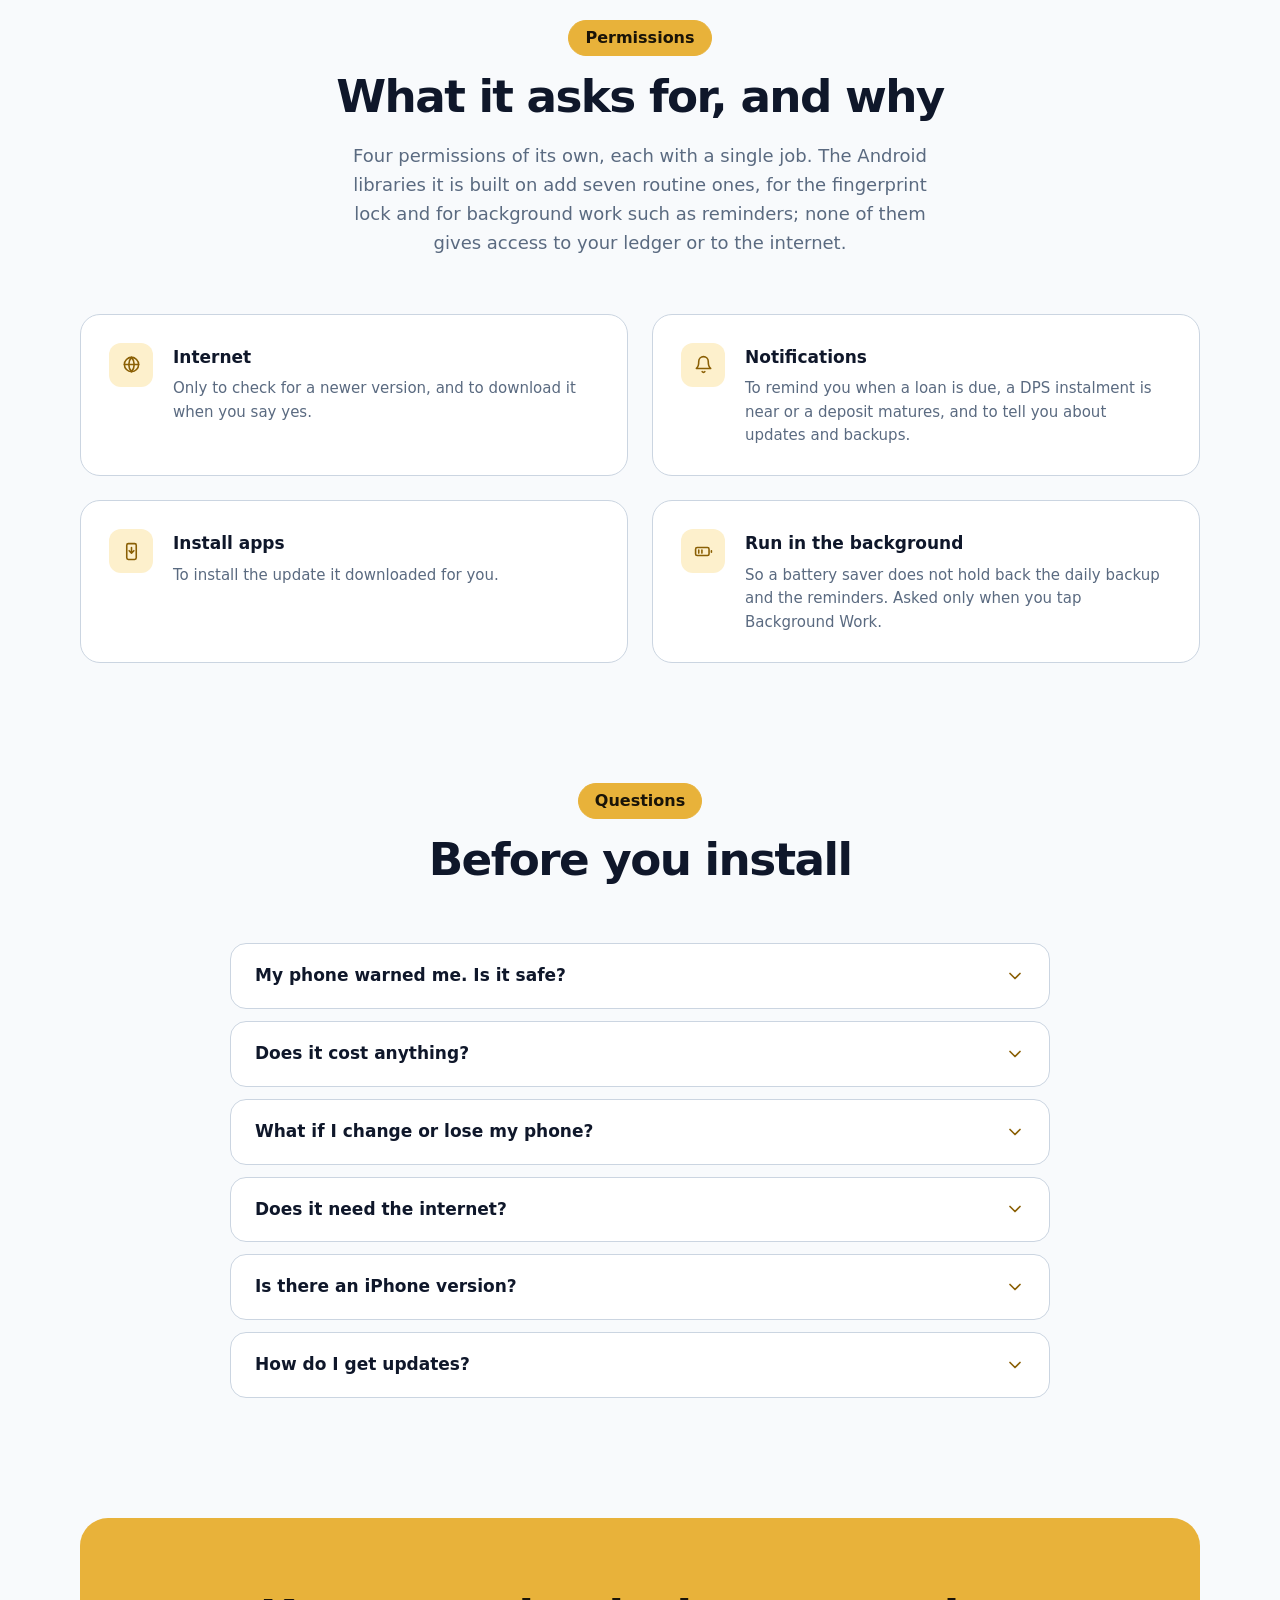
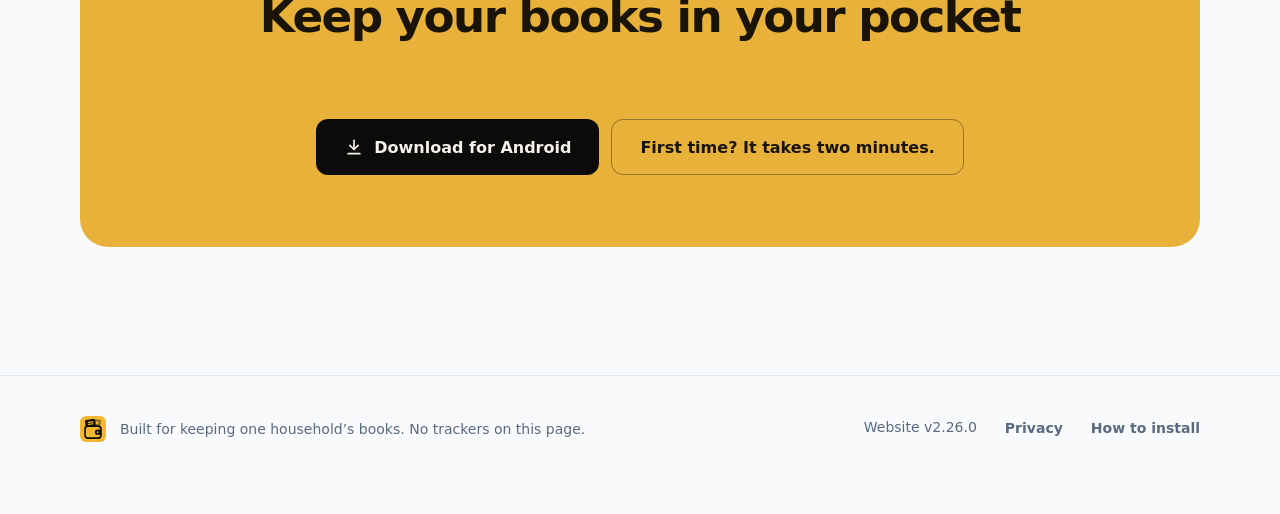
==== commit 1e7bdd5b: "Website 2.26.0: follows app 2.3.0 - Features: light mode in slate or rainbow, dark mode in gold or r" ====
--- a/index.html
+++ b/index.html
@@ -313,7 +313,7 @@
       </details>
       <details>
         <summary><span data-s="faqQ3">What if I change or lose my phone?</span><svg class="ico" viewBox="0 0 24 24" aria-hidden="true"><path d="m6 9 6 6 6-6"/></svg></summary>
-        <p data-s="faqA3">Your ledger is encrypted on this phone, so it does not move to a new one by itself. Before changing phones, create a backup file from the app’s Backup page, protected with a password if you like. On the new phone, install the app and set a PIN, then restore that backup file from the Backup page. So that a lost phone does not mean lost books, keep a copy of the backup off the phone too, such as on Google Drive.</p>
+        <p data-s="faqA3">Your ledger is encrypted on this phone, so it does not move to a new one by itself. Before changing phones, create a backup file from the app’s Backup page, protected with a password if you like. On the new phone, install the app and set a PIN, then restore that backup file from the Backup page. Install the newest version there: a backup made by version 2.3.0 or later does not open in an older one, and one with a password made on Android 8 or newer needs Android 8 or newer to open. So that a lost phone does not mean lost books, keep a copy of the backup off the phone too, such as on Google Drive.</p>
       </details>
       <details>
         <summary><span data-s="faqQ4">Does it need the internet?</span><svg class="ico" viewBox="0 0 24 24" aria-hidden="true"><path d="m6 9 6 6 6-6"/></svg></summary>
@@ -355,7 +355,7 @@
       <p data-s="footerNote">Built for keeping one household’s books. No trackers on this page.</p>
     </div>
     <p class="foot-links">
-      <span class="foot-ver" data-site-version>Website v2.25.29</span>
+      <span class="foot-ver" data-site-version>Website v2.26.0</span>
       <a href="privacy.html" data-s="navPrivacy">Privacy</a>
       <a href="install.html" data-s="navInstall">How to install</a>
     </p>
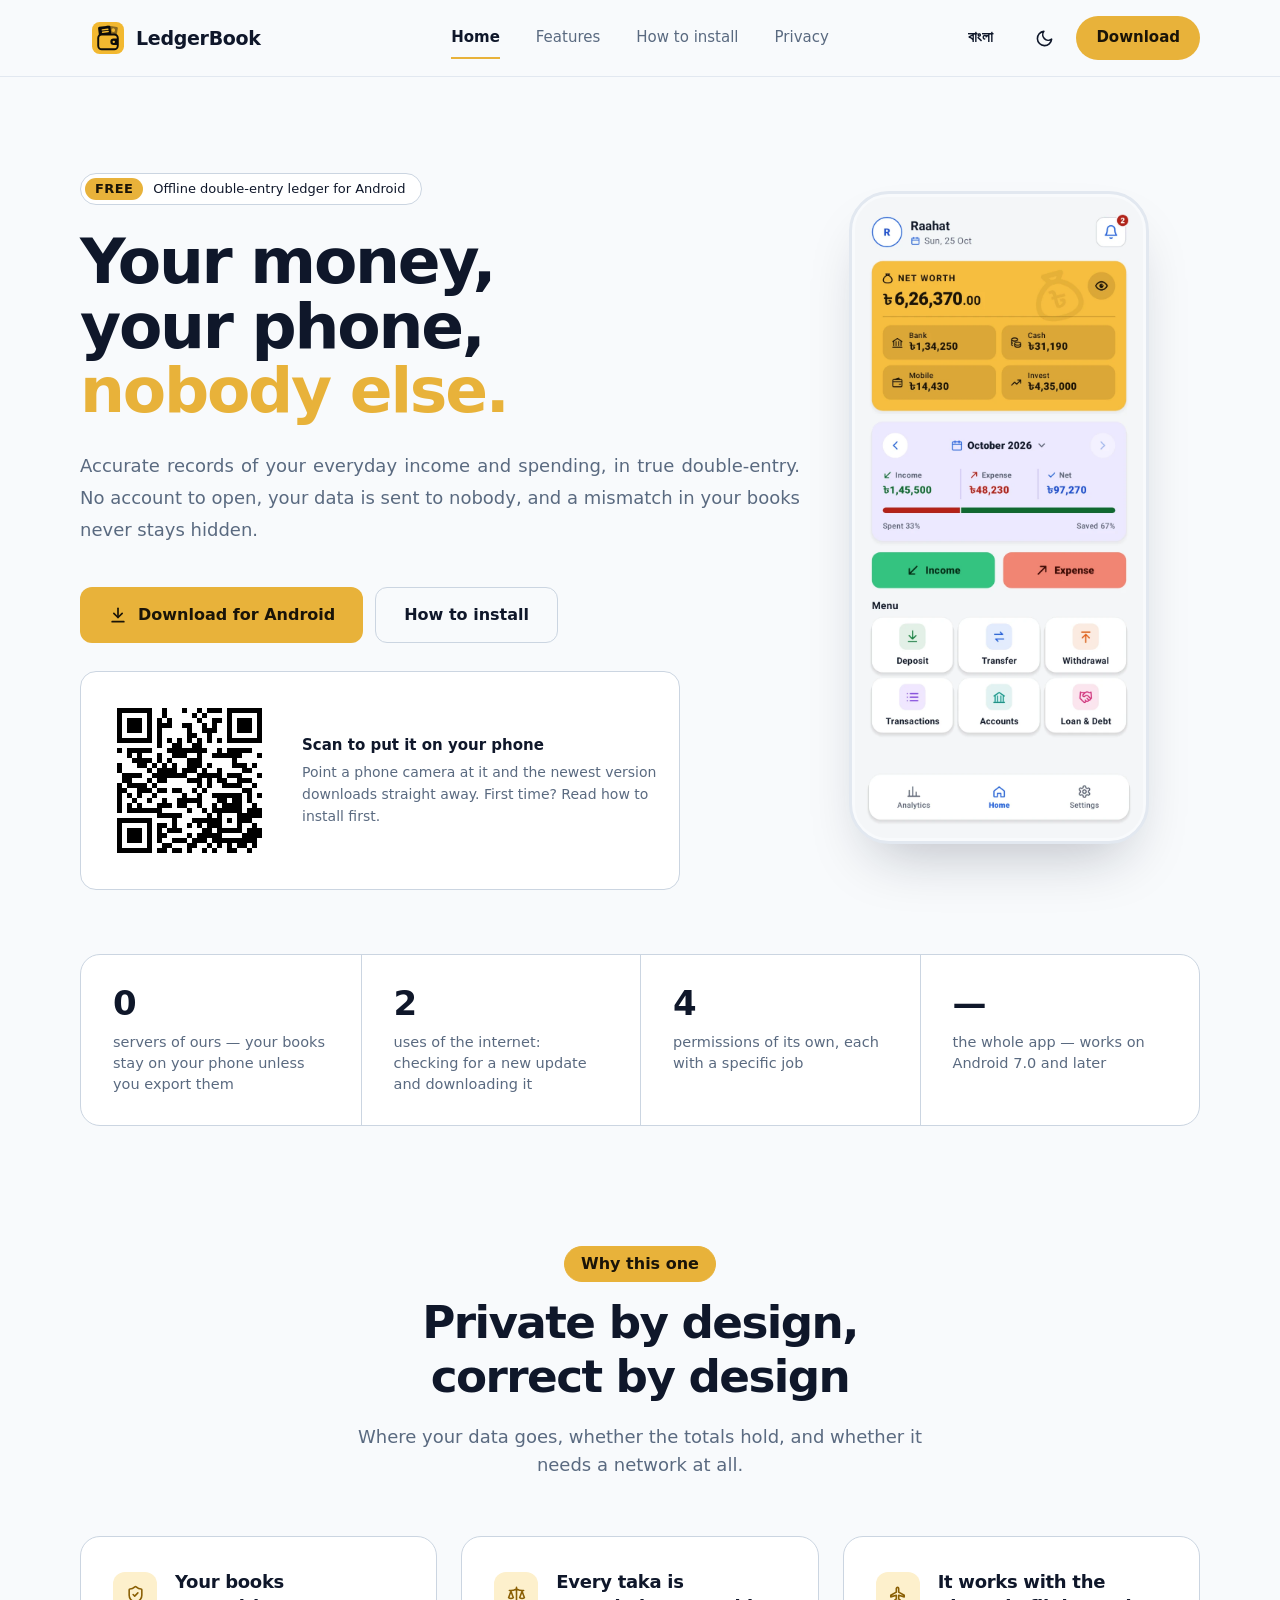
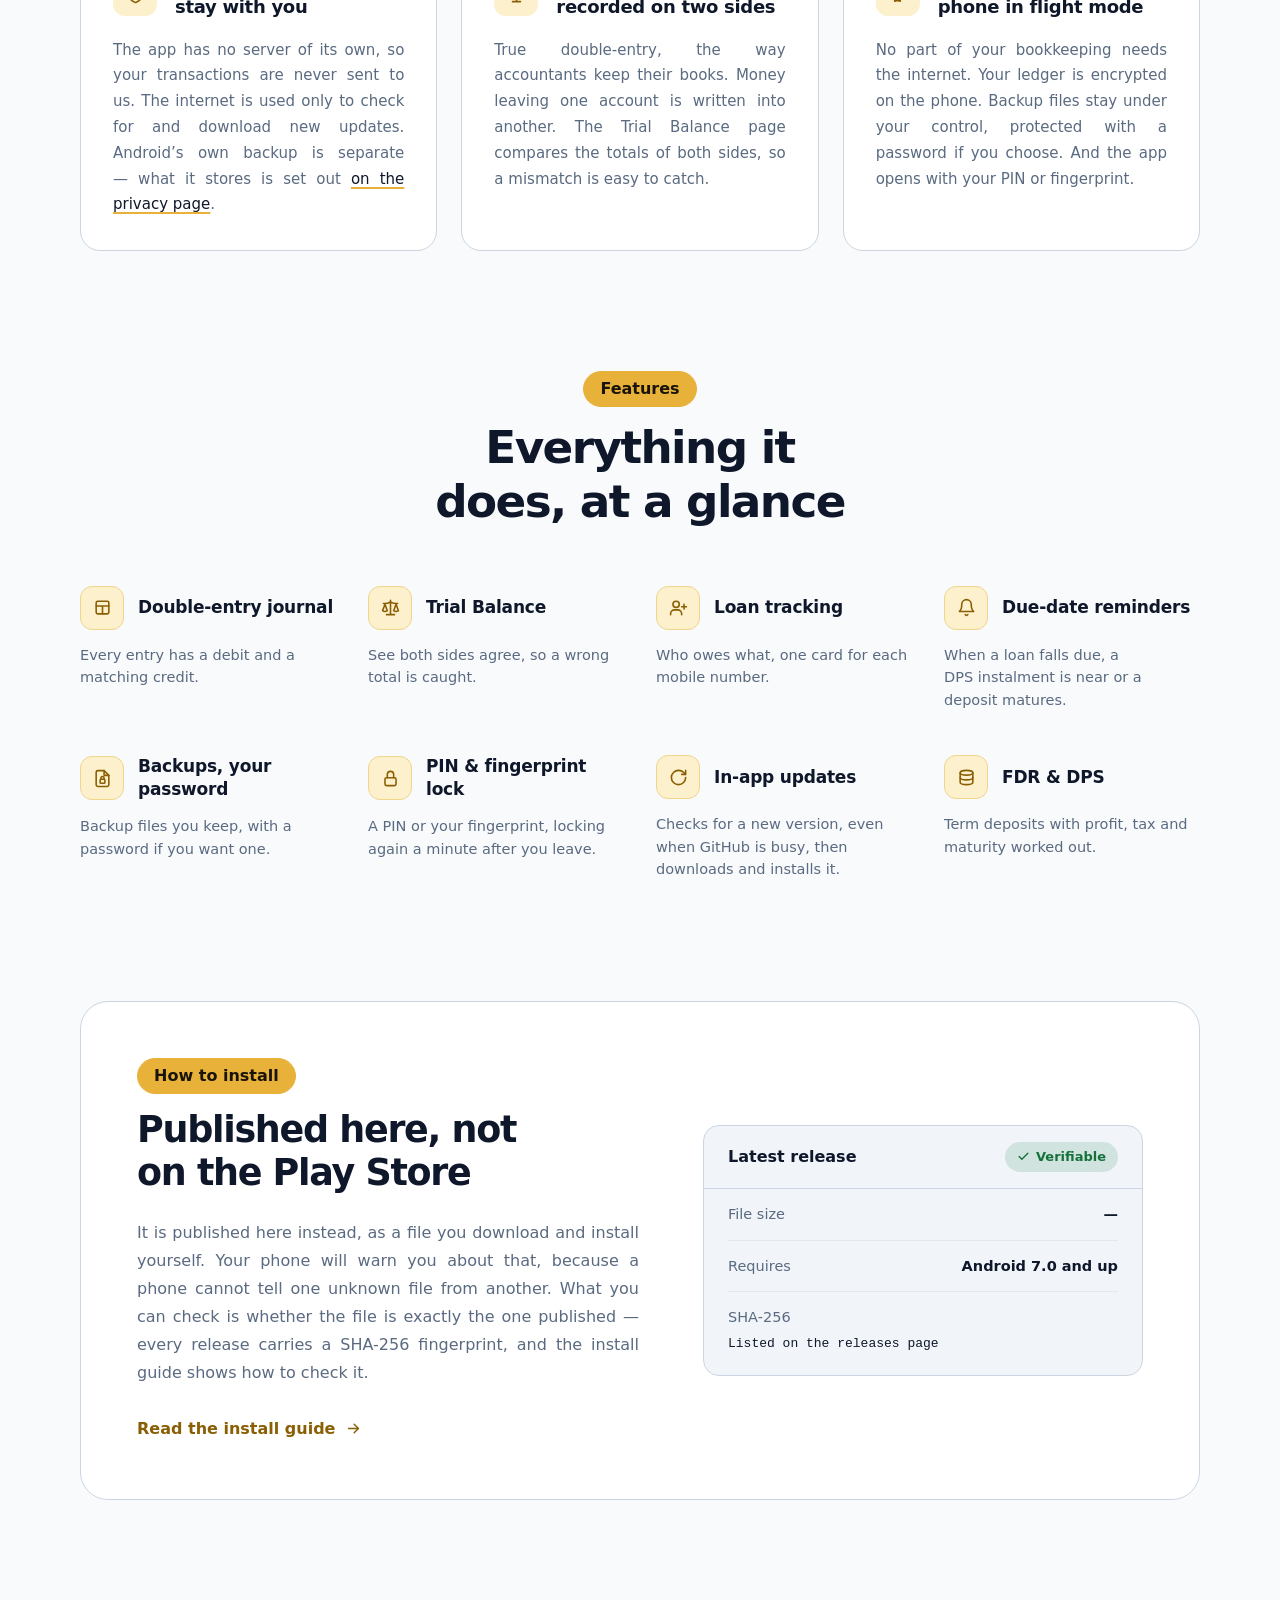
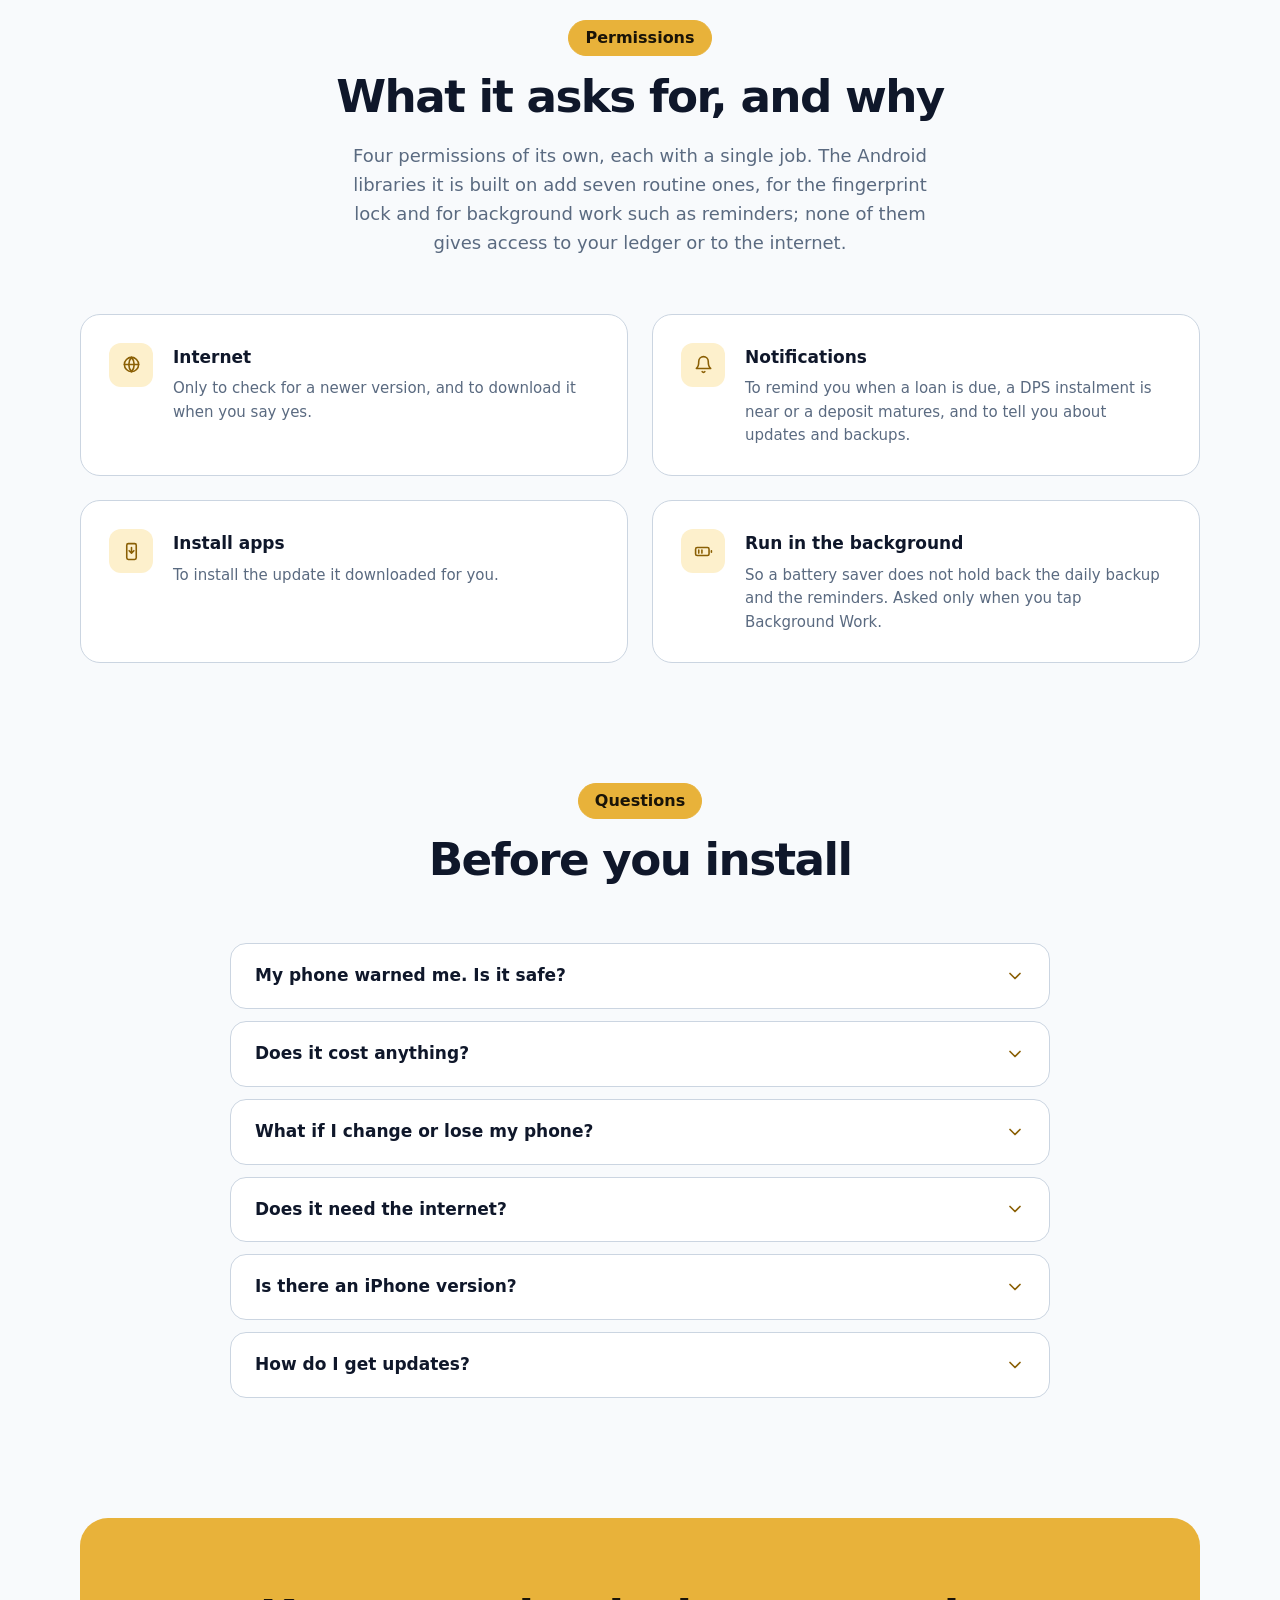
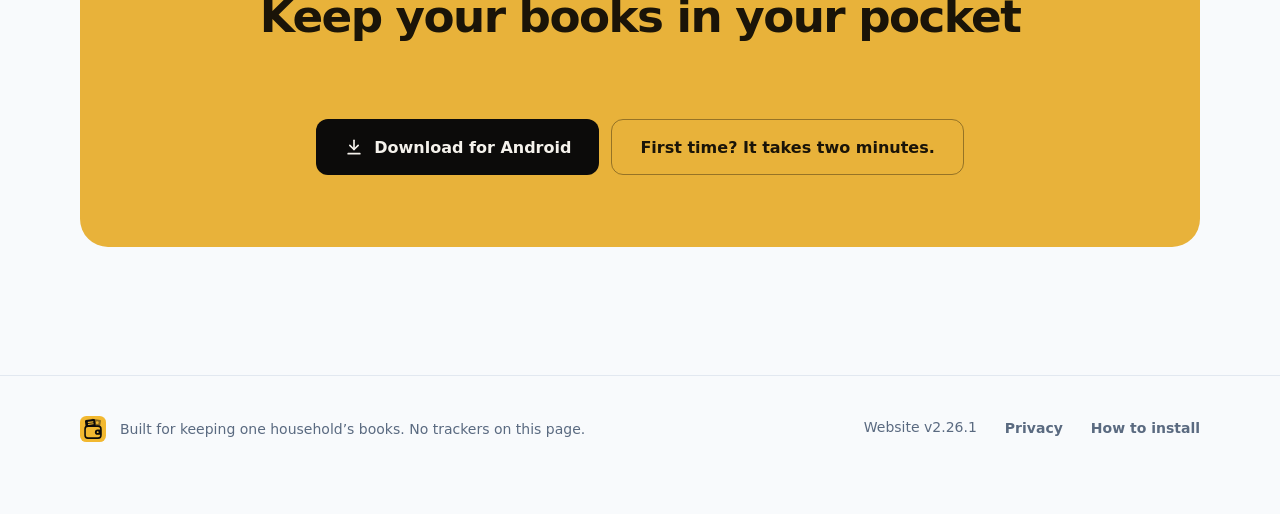
==== commit a055048d: "Website 2.26.1: follows app 2.3.1 - Features: the light theme's dark accent by the name the app now " ====
--- a/index.html
+++ b/index.html
@@ -355,7 +355,7 @@
       <p data-s="footerNote">Built for keeping one household’s books. No trackers on this page.</p>
     </div>
     <p class="foot-links">
-      <span class="foot-ver" data-site-version>Website v2.26.0</span>
+      <span class="foot-ver" data-site-version>Website v2.26.1</span>
       <a href="privacy.html" data-s="navPrivacy">Privacy</a>
       <a href="install.html" data-s="navInstall">How to install</a>
     </p>
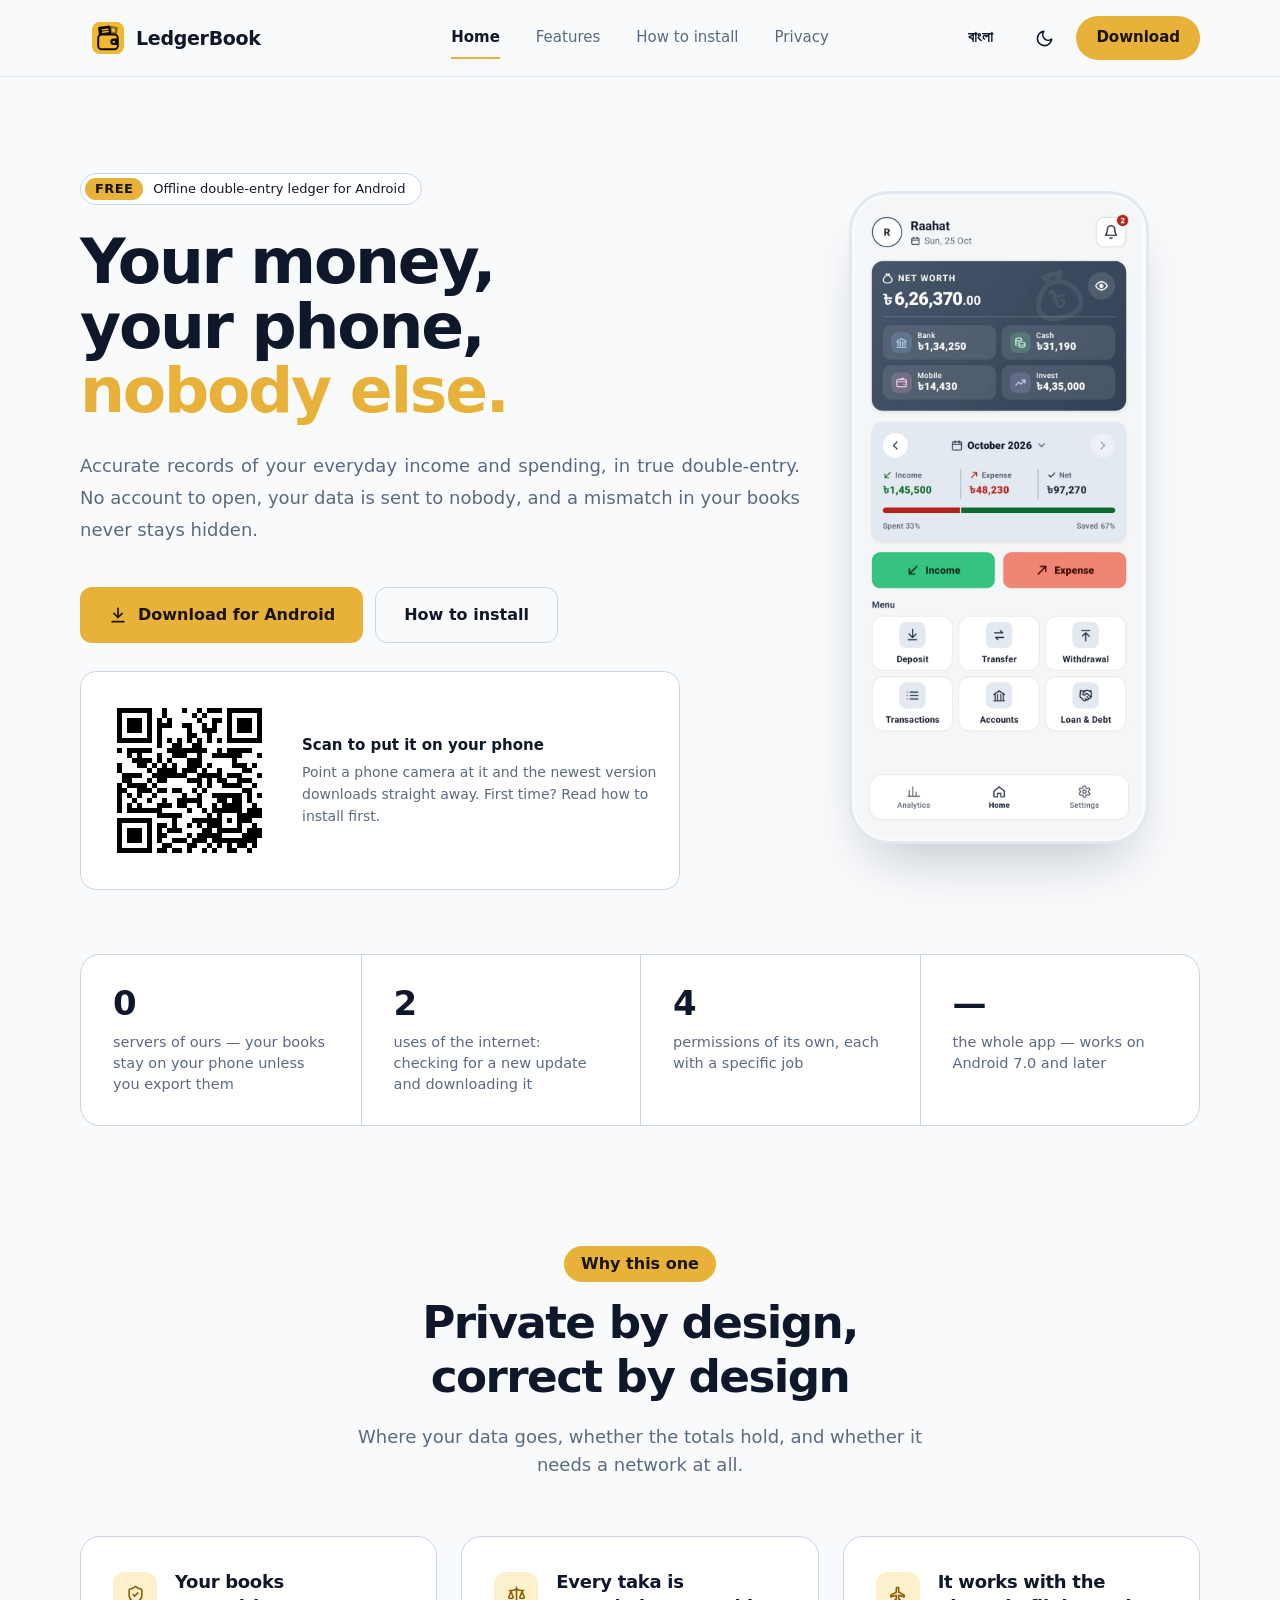
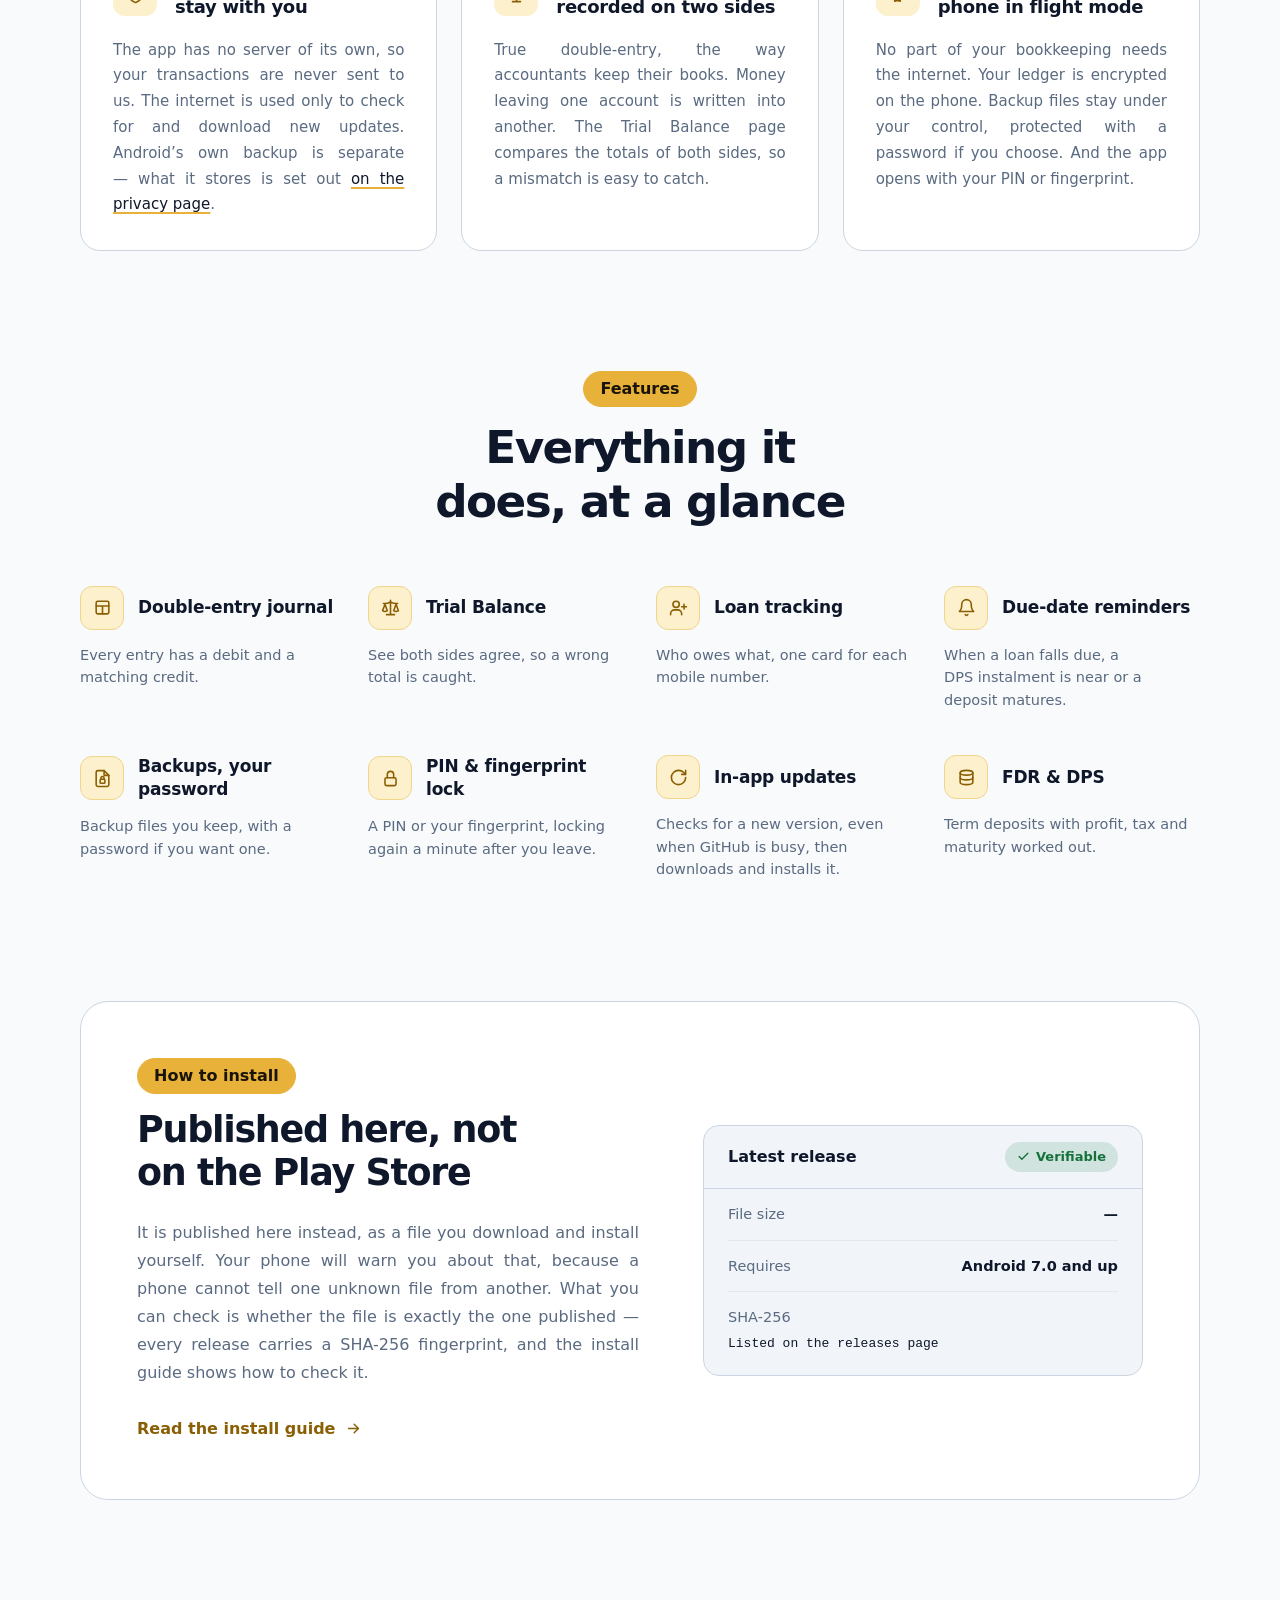
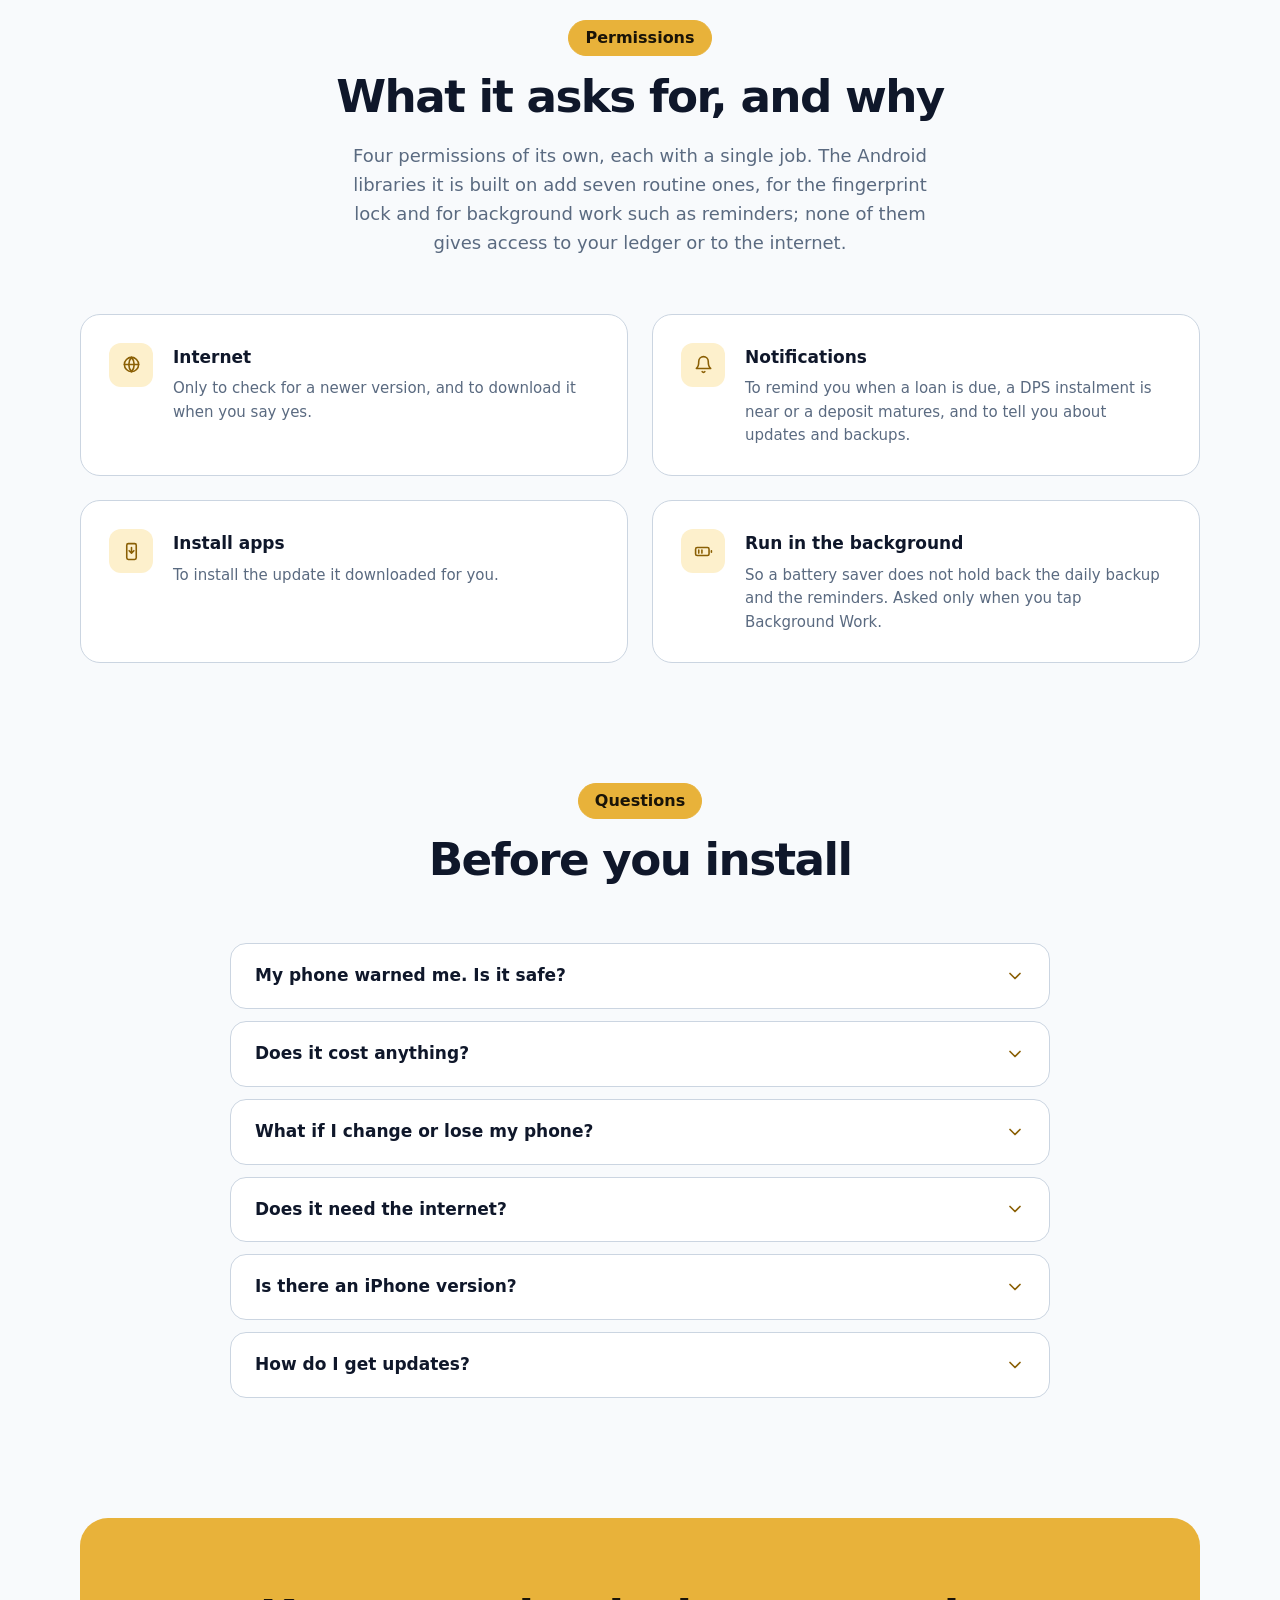
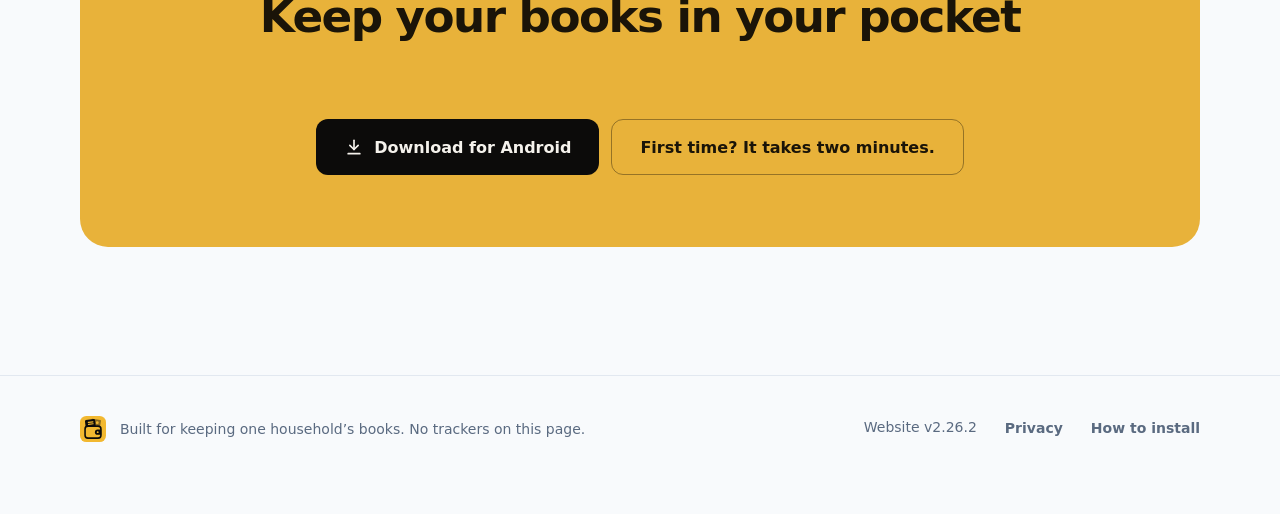
==== commit fc52e450: "Website 2.26.2: the light pictures in Graphite - All 22 light pictures, the first-launch steps among" ====
--- a/index.html
+++ b/index.html
@@ -355,7 +355,7 @@
       <p data-s="footerNote">Built for keeping one household’s books. No trackers on this page.</p>
     </div>
     <p class="foot-links">
-      <span class="foot-ver" data-site-version>Website v2.26.1</span>
+      <span class="foot-ver" data-site-version>Website v2.26.2</span>
       <a href="privacy.html" data-s="navPrivacy">Privacy</a>
       <a href="install.html" data-s="navInstall">How to install</a>
     </p>
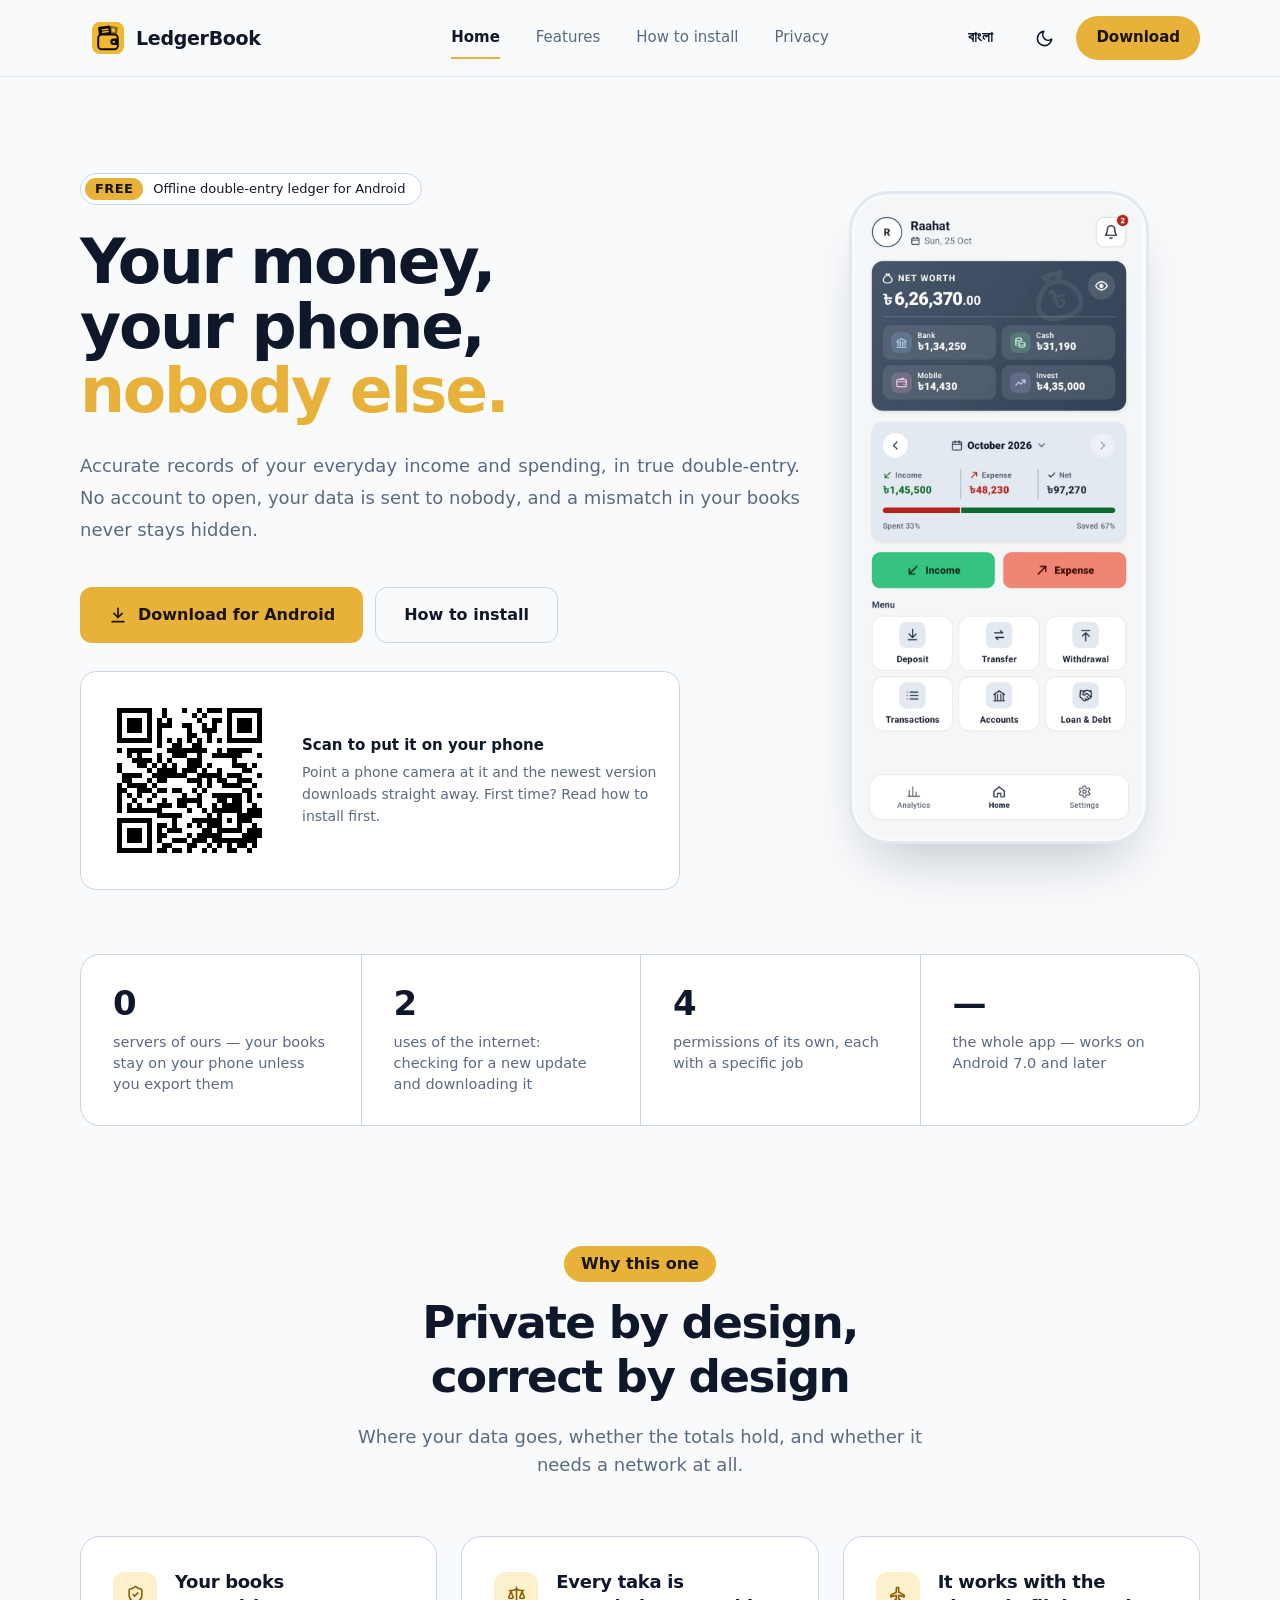
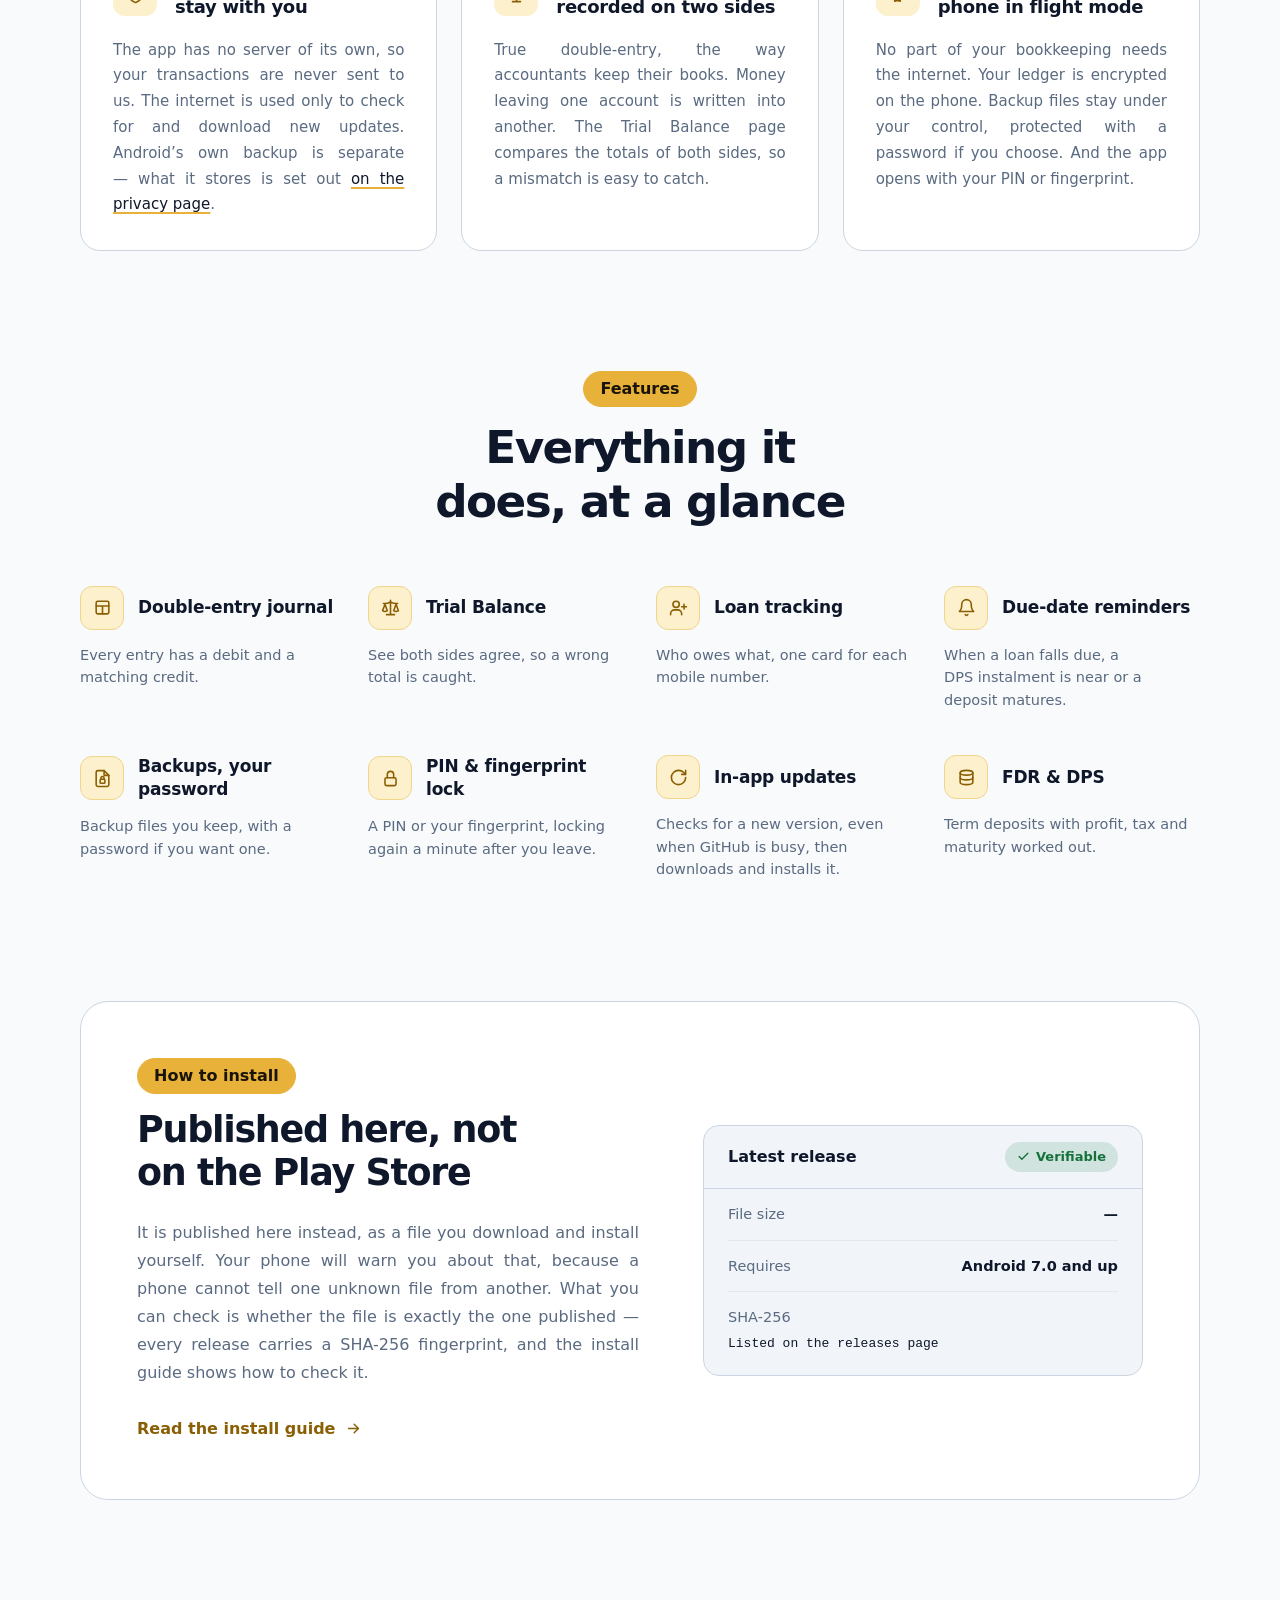
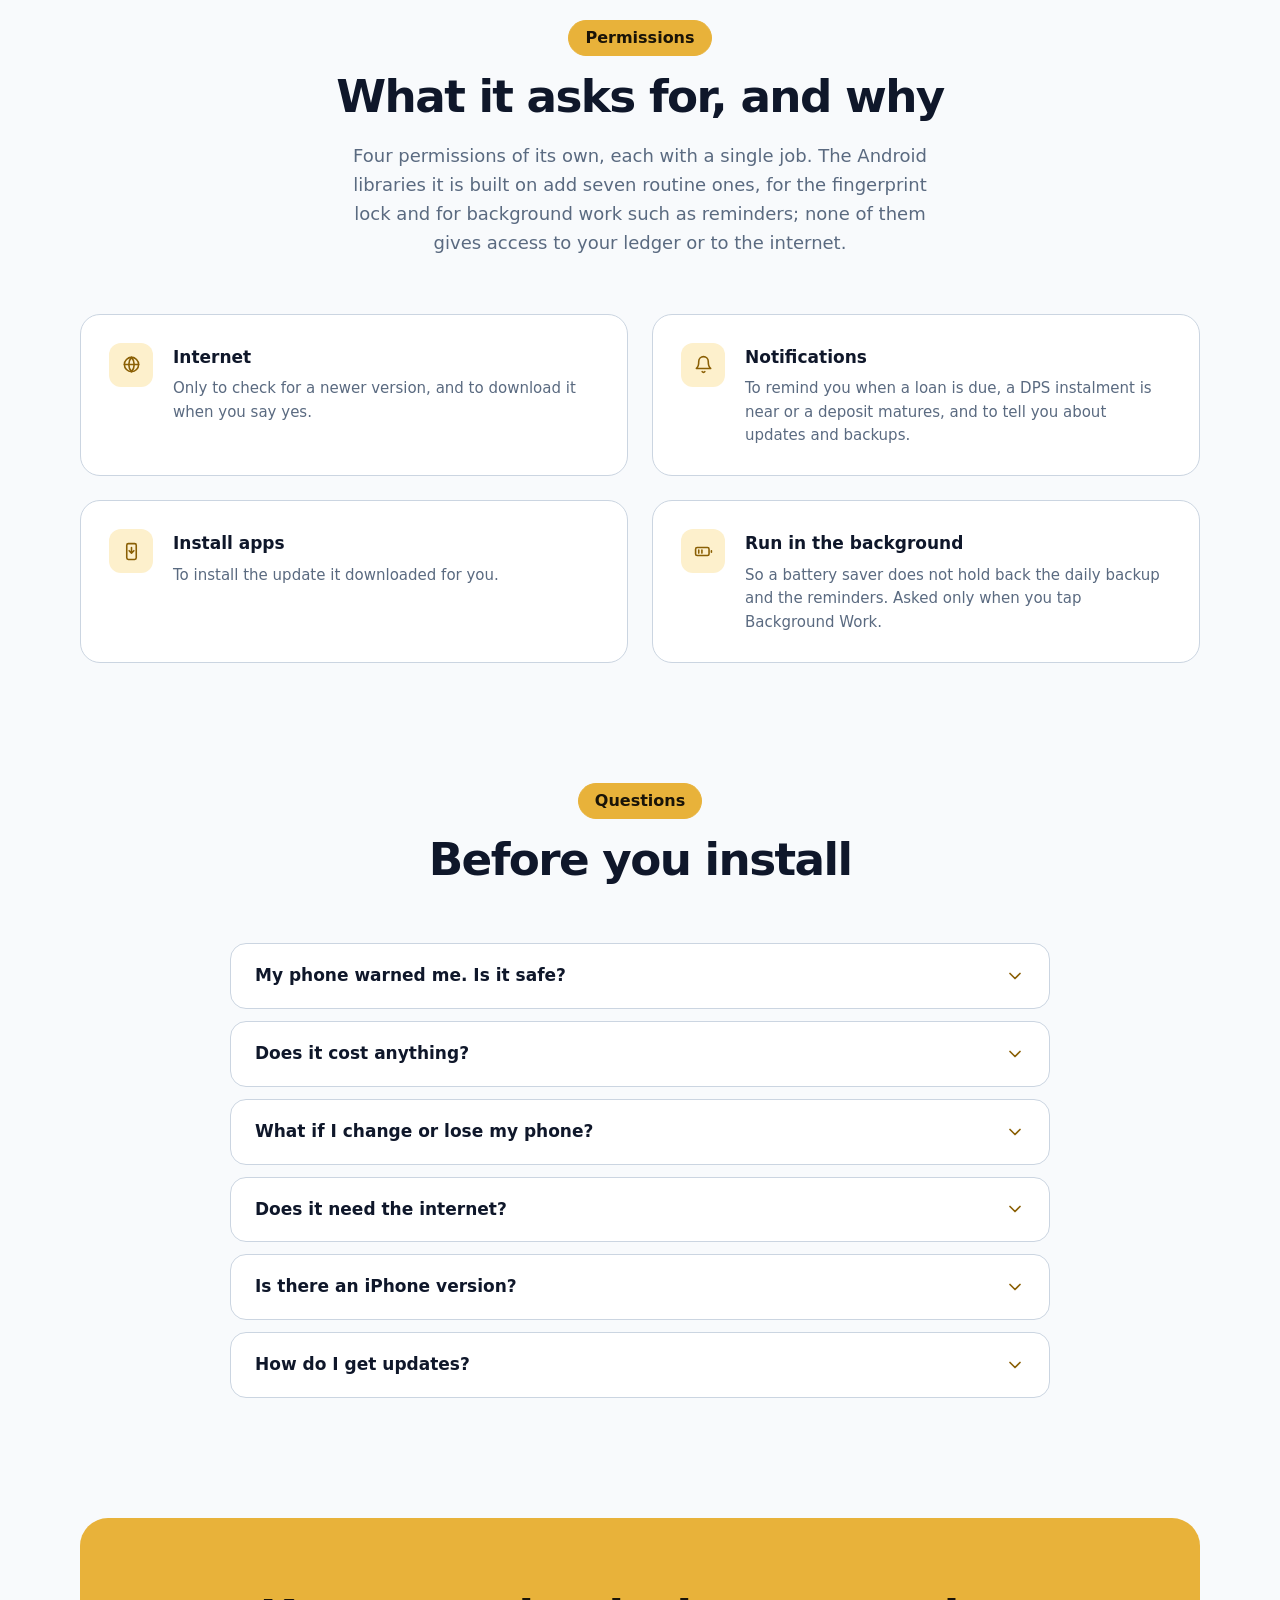
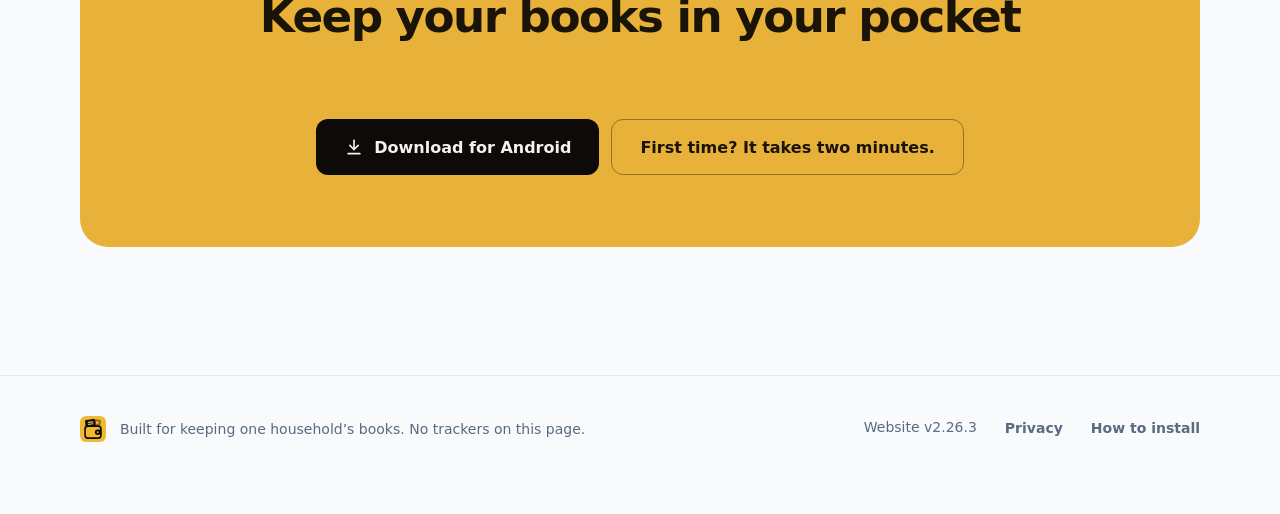
==== commit 88b80fc1: "Website 2.26.3: follows app 2.3.2 - Features: light mode in graphite "(the default)", as a new insta" ====
--- a/index.html
+++ b/index.html
@@ -355,7 +355,7 @@
       <p data-s="footerNote">Built for keeping one household’s books. No trackers on this page.</p>
     </div>
     <p class="foot-links">
-      <span class="foot-ver" data-site-version>Website v2.26.2</span>
+      <span class="foot-ver" data-site-version>Website v2.26.3</span>
       <a href="privacy.html" data-s="navPrivacy">Privacy</a>
       <a href="install.html" data-s="navInstall">How to install</a>
     </p>
